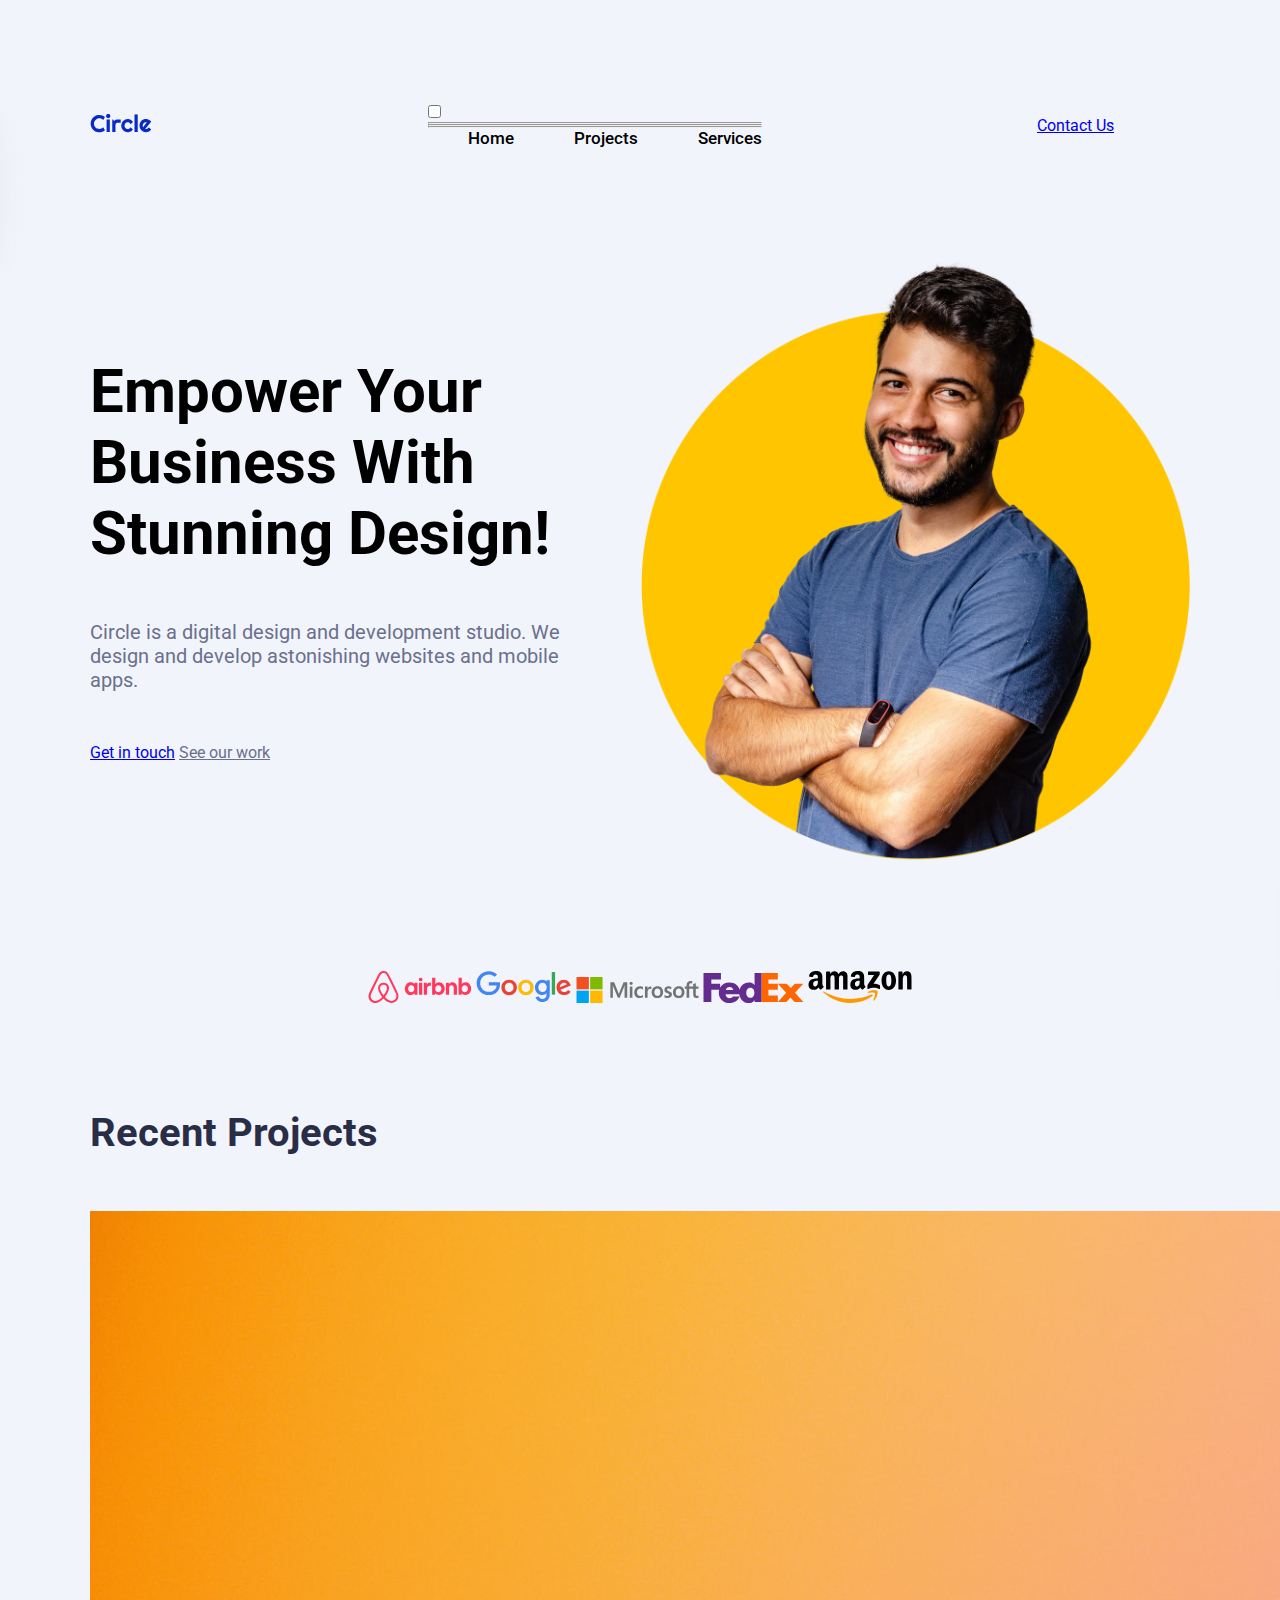
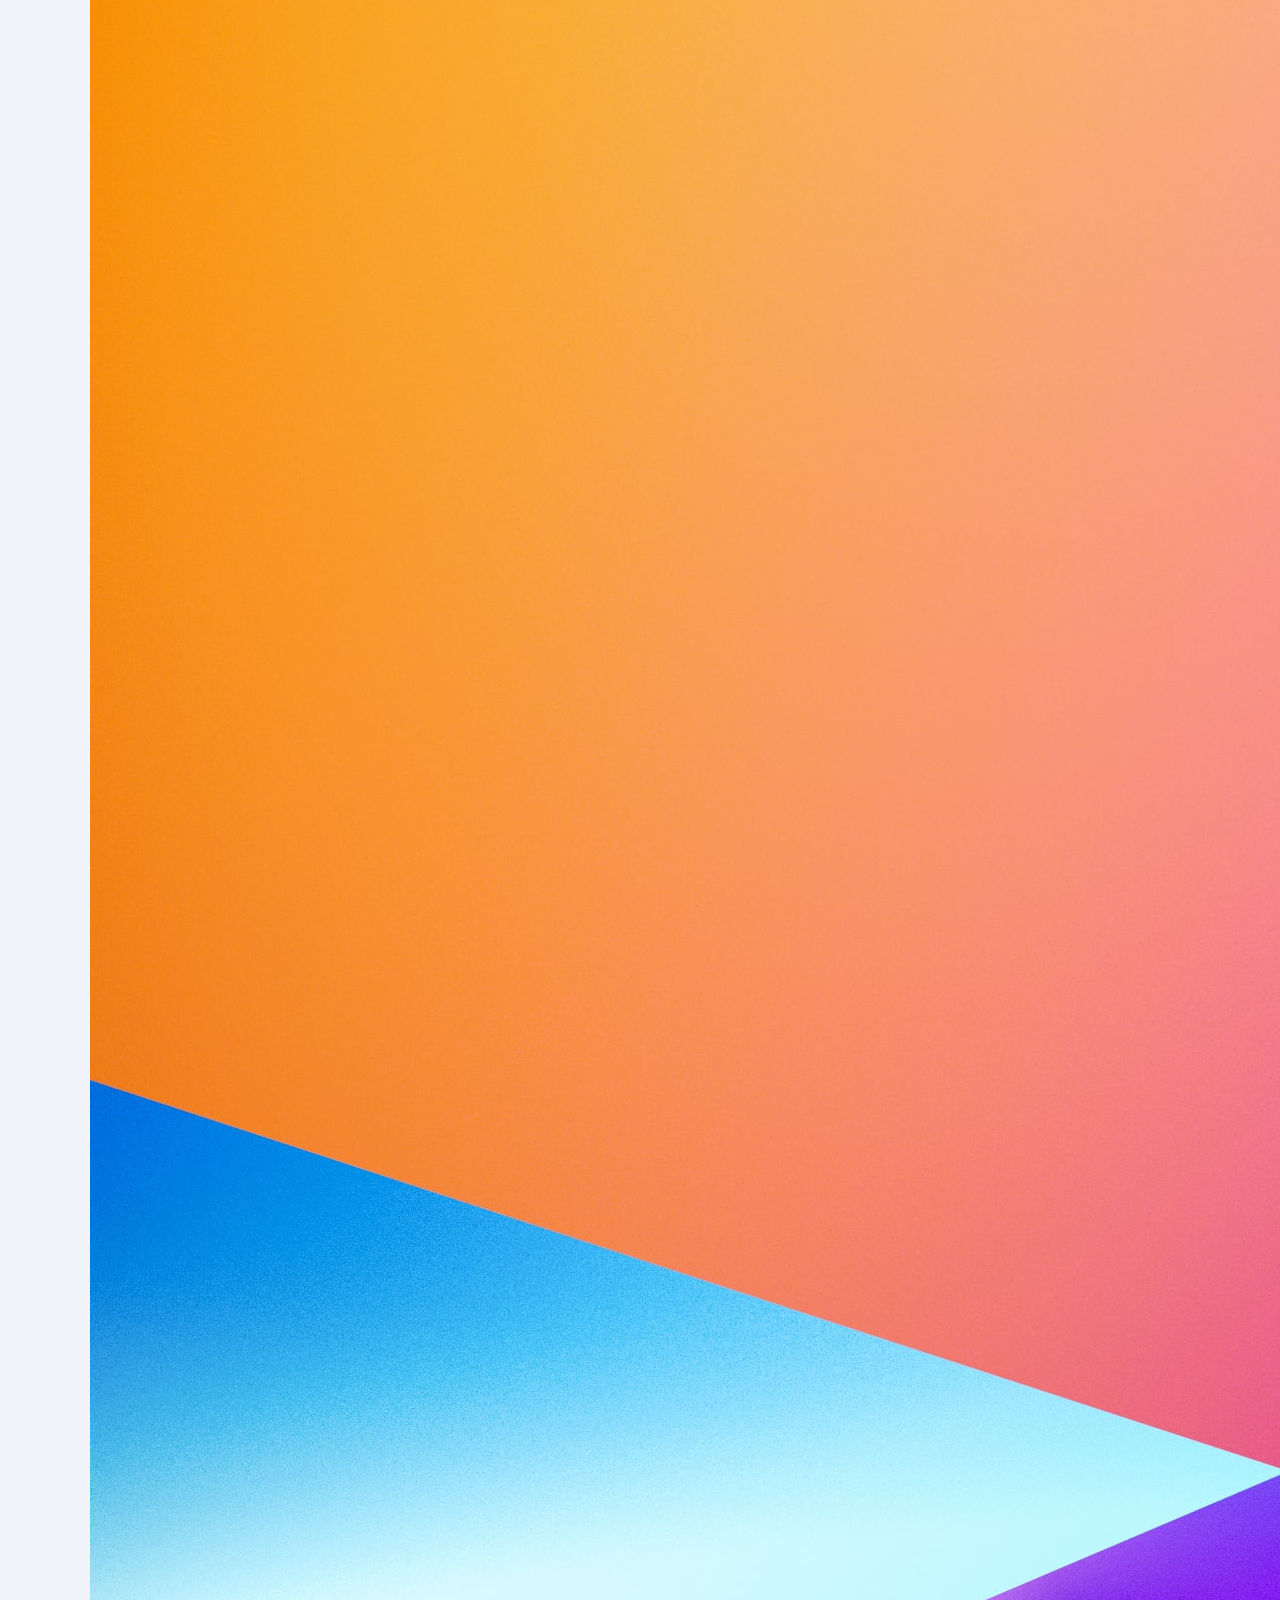
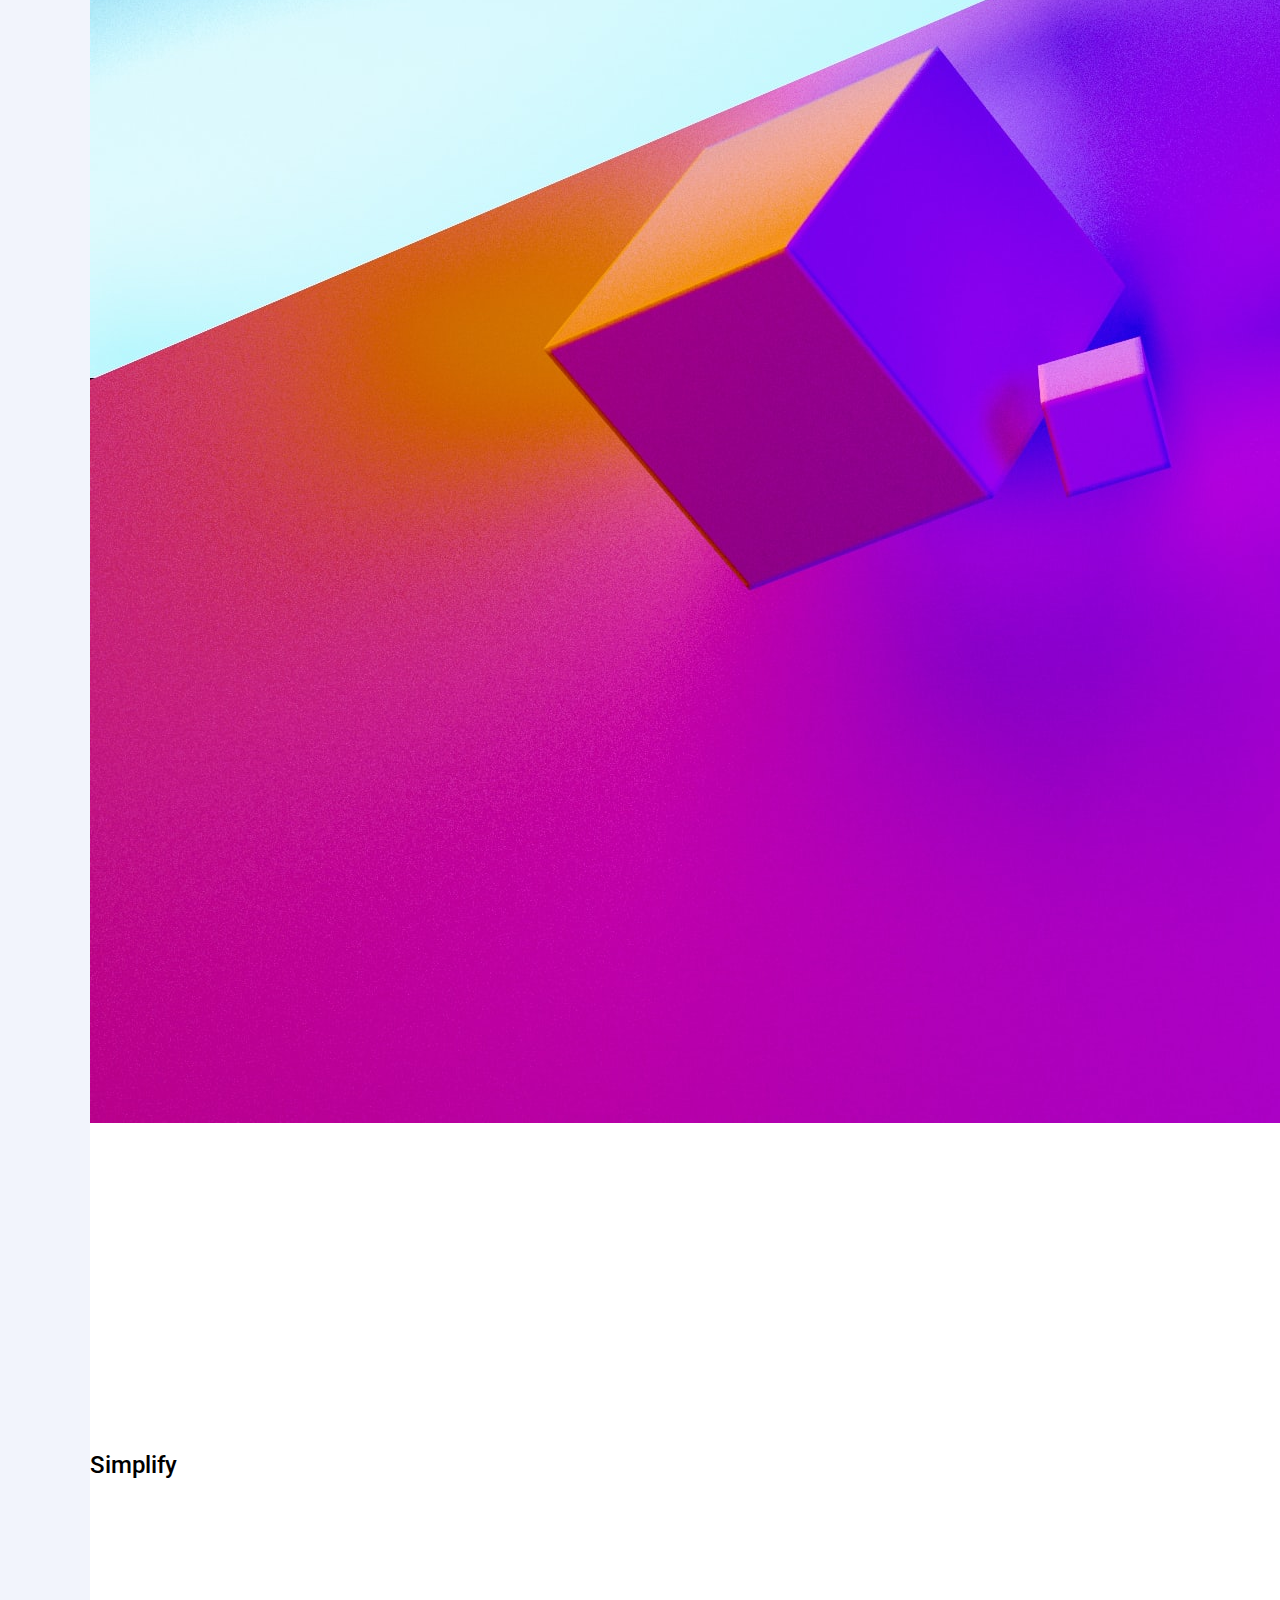
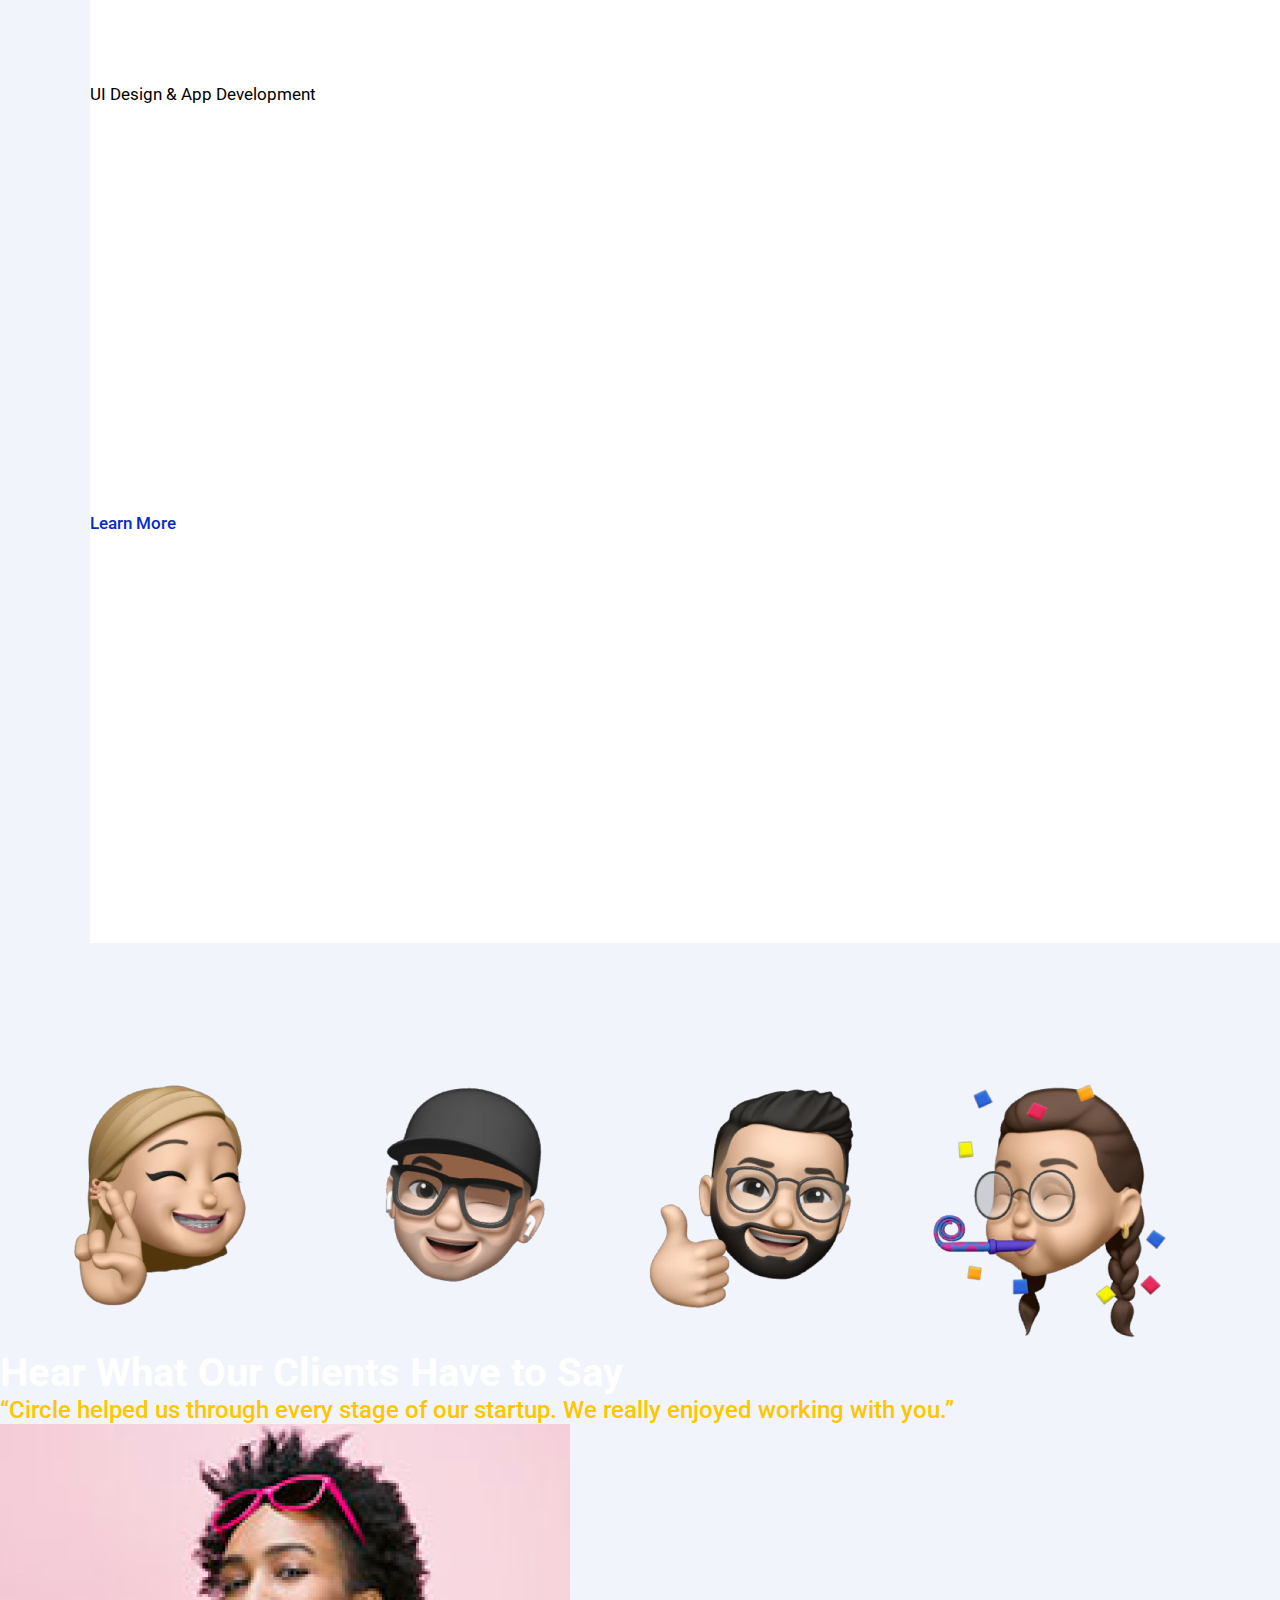
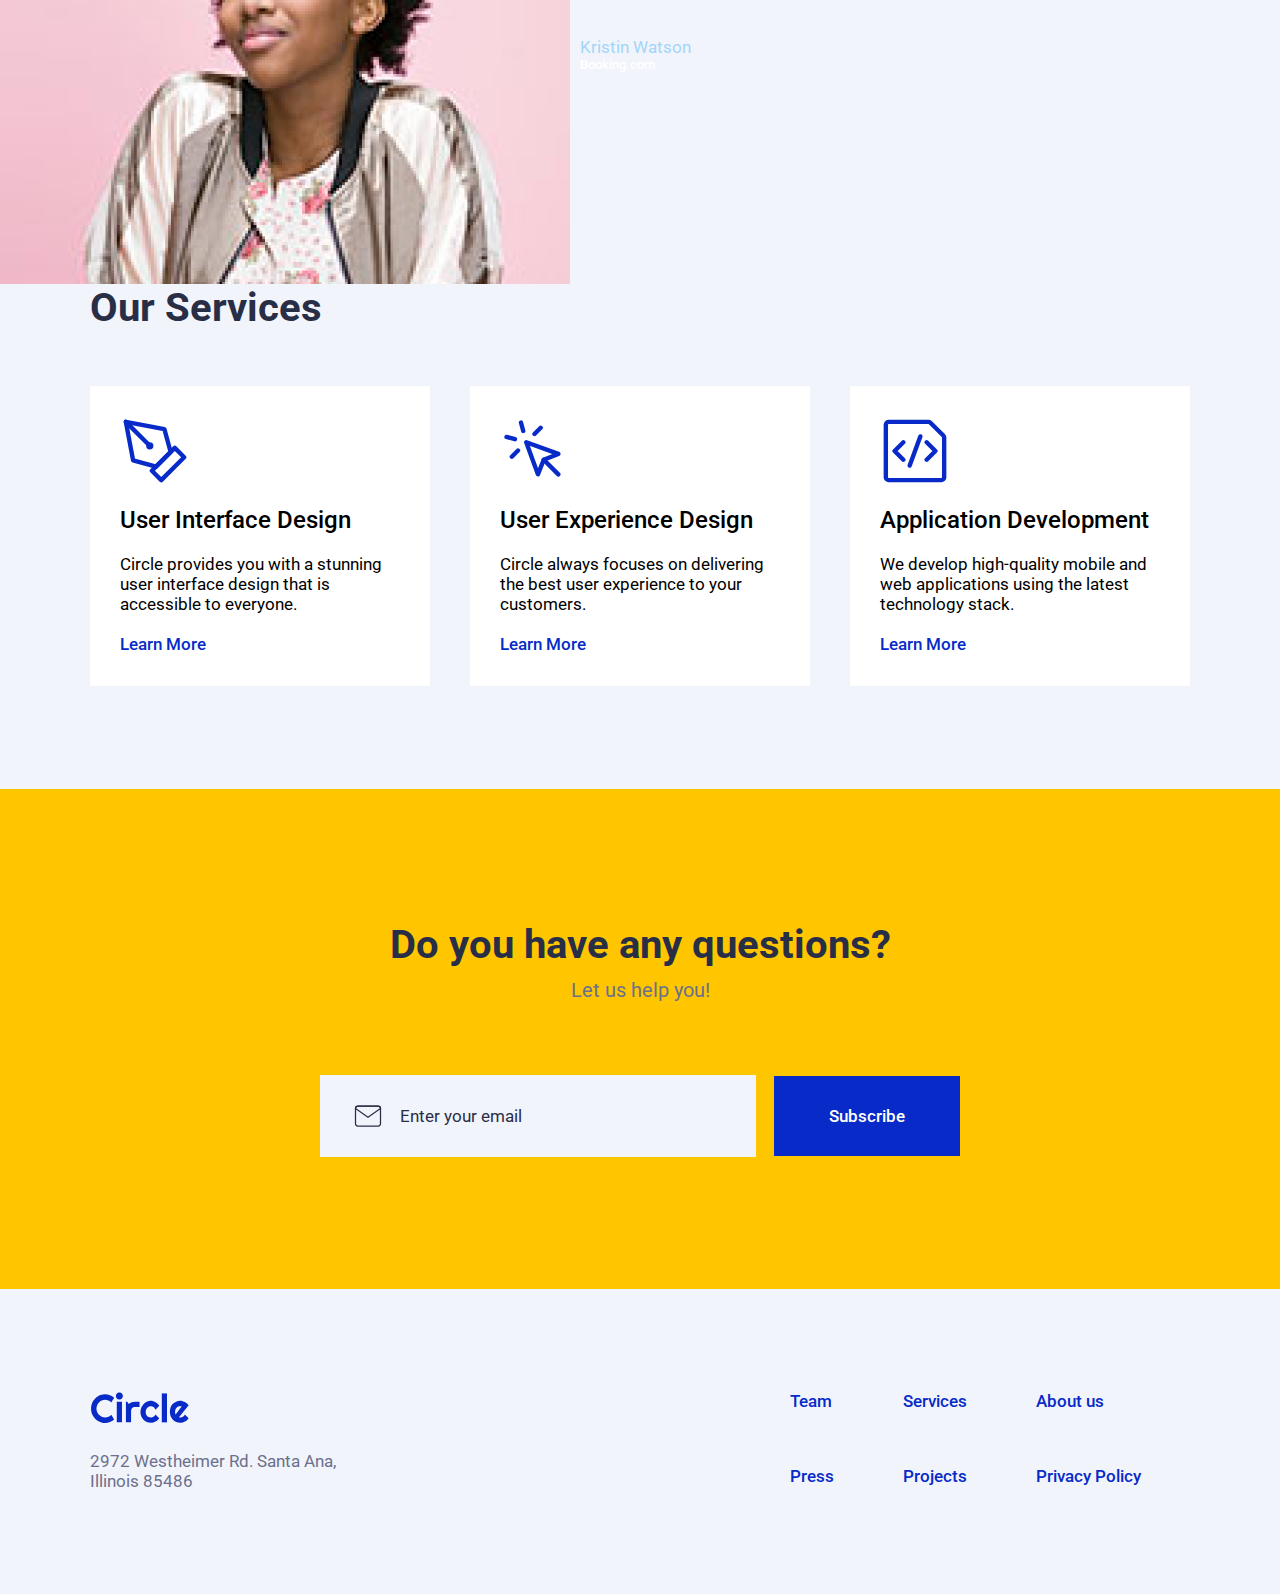
==== index.html @ 89d479fb "add: html boilerplate, link google fonts, structure and images" ====
<!DOCTYPE html>
<html lang="en">

<head>
    <meta charset="UTF-8" />
    <meta http-equiv="X-UA-Compatible" content="IE=edge" />
    <meta name="viewport" content="width=device-width, initial-scale=1.0" />
    <!-- Page Title -->
    <title>Home Page - Circle Agency</title>
    <!-- SEO Meta Tags -->
    <meta name="description"
        content="Your description goes here. This is a brief description of your website or webpage, containing important keywords." />
    <meta name="keywords" content="keyword1, keyword2, keyword3" />
    <!-- CSS Inyection -->
    <link rel="stylesheet" href="assets/css/styles.css" />
    <!-- TO add the script tag + defer attribute to load script file after the html is parsed on the webpage -->
    <!-- Google Fonts -->
    <link rel="preconnect" href="https://fonts.googleapis.com" />
    <link rel="preconnect" href="https://fonts.gstatic.com" crossorigin />
    <link href="https://fonts.googleapis.com/css2?family=Roboto:wght@400;500;700&display=swap" rel="stylesheet" />
    <!-- Js file -->
    <script src="./assets/js/index.js" defer></script>
</head>

<body>
    <header>
        <div class="header container">
            <div class="sub-container">
                <div class="logo">
                    <img class="logo" src="assets/images/logos/circle.svg" alt="circle agency logo">
                </div>
                <nav id="hamburger">
                    <input type="checkbox" id="menu">
                    <label for="menu">
                        <div class="icon">
                            <hr>
                            <hr>
                            <hr>
                        </div>
                    </label>
                    <ul>
                        <li>Home</li>
                        <li>Projects</li>
                        <li>Services</li>
                    </ul>
                </nav>
                <div class="visible">
                    <a class="blue-btn" href="contact.html">Contact Us</a>
                </div>
            </div>
        </div>
    </header>
    <section id="main">
        <div class="vertical-container container">
            <div class="texts">
                <h1>Empower Your Business With Stunning Design!</h1>
                <h4 class="light-grey">
                    Circle is a digital design and development studio. We design and develop astonishing websites and mobile apps.
                </h4>
                <div class="hero-buttons vertical-container">
                    <a href="contact.html" class="hero-btn-blue">Get in touch</a>
                    <a href="project.html" class="hero-btn light-grey">See our work</a>
                </div>
            </div>
            <div class="hero-image">
                <img class="hero" src="assets/images/hero-section/hero-image.png" alt="a happy man smiling at the camera">
                <img class="card1" src="assets/images/hero-section/card-1.png" alt="choose your credit/debit card-1">
                <img  class="card2" src="assets/images/hero-section/card-2.png" alt="thumbs up emoji">
            </div>
        </div>
    </section>
    <section id="logos">
        <div class="logo-container">
            <img class="logo-items" src="assets/images/logos/airbnb-logo.svg" alt="airbnb-logo">
            <img class="logo-items" src="assets/images/logos/google-logo.svg" alt="google-logo">
            <img class="logo-items" src="assets/images/logos/microsoft-logo.svg" alt="microsoft-logo">
            <img class="logo-items" src="assets/images/logos/fedex-logo.svg" alt="fedex-logo">
            <img class="logo-items" src="assets/images/logos/amazon-logo.svg" alt="amazon-logo">
        </div>
    </section>
    <section id="recent-projects">
        <div class="vertical-container">
            <h2 class="grey">Recent Projects</h2>
            <div class="vertical-container horizontal projects">
                <article class="box-section">
                    <img src="assets/images/projects-section/1.jpg"
                        alt="simplify">
                    <div class="fill">
                        <h3 class="gray">Simplify</h3>
                        <h5>UI Design & App Development</h5>
                    </div>
                    <a href="project.html" class="button-learn blue">Learn More</a>
                </article>
                <article class="box-section">
                    <img src="assets/images/projects-section/2.jpg"
                        alt="dashcoin">
                    <div class="fill">
                        <h3 class="gray">Dashcoin</h3>
                        <h5>Web Development</h5>
                    </div>
                    <a href="project.html" class="button-learn blue">Learn More</a>
                </article>
                <article class="box-section">
                    <img src="assets/images/projects-section/3.jpg"
                        alt="Vectorify">
                    <div class="fill">
                        <h3 class="gray">Vectorify</h3>
                        <h5>User Experience Design</h5>
                    </div>
                    <a href="project.html" class="button-learn blue">Learn More</a>
                </article>
            </div>
        </div>
    </section>
    <section id="clients-opinion">
        <div class="emojis">
            <img class="memoji1"
                src="assets/images/testimonial-section/memoji-1.png"
                alt="memoji1" >
            <img class="memoji2"
                src="assets/images/testimonial-section/memoji-2.png"
                alt="memoji2" >
            <img class="memoji3"
                src="assets/images/testimonial-section/memoji-3.png"
                alt="memoji3" >
            <img class="memoji4"
                src="assets/images/testimonial-section/memoji-4.png"
                alt="memoji4" >
            <div class="opinion">
                <h2 class="white">Hear What Our Clients Have to Say</h2>
                <h3 class="yellow">“Circle helped us through every stage of our startup. We really enjoyed working with you.”</h3>
                <div class="card">
                    <img src="assets/images/testimonial-section/profile.png" alt="profile picture">
                    <div class="card-info">
                        <h5 class=light-blue>Kristin Watson</h5>
                        <h6 class="white">Booking.com</h6>
                    </div>
                </div>
            </div>
        </div>
    </section>
    <section id="services">
        <div class="vertical-container">
            <h2 class="grey"> Our Services</h2>
            <div class="vertical-container horizontal2">
                <article class="services-info">
                    <img src="assets/images/services-section/icons/1.svg" alt="pen">
                    <h3 class="services-heading">User Interface Design</h3>
                    <h5>Circle provides you with a stunning user interface design that is accessible to everyone.</h5>
                    <a href="#" class="button-learn blue">Learn More</a>
                </article>
                <article class="services-info">
                    <img src="assets/images/services-section/icons/2.svg" alt="mouse click">
                    <h3 class="services-heading">User Experience Design</h3>
                    <h5>Circle always focuses on delivering the best user experience to your customers.</h5>
                    <a href="#" class="button-learn blue">Learn More</a>
                </article>
                <article class="services-info">
                    <img src="assets/images/services-section/icons/3.svg" alt="document">
                    <h3 class="services-heading">Application Development</h3>
                    <h5>We develop high-quality mobile and web applications using the latest technology stack.</h5>
                    <a href="#" class="button-learn blue">Learn More</a>
                </article>
            </div>
        </div>
    </section>
    <section id="questions">
        <div class="box">
            <h2 class="grey">Do you have any questions?</h2>
            <h4 class="light-grey">Let us help you!</h4>
            <form action="/search" method="get">
                <div class="email-btns">
                    <img src="assets/images/newsletter/icon/mail.svg" alt="email">
                    <input type="email" placeholder="Enter your email">
                    <button type="submit">Subscribe</button>
                </div>
            </form>
        </div>
    </section>
    <footer id="footer">
        <div class="box3">
            <img class="image-logo"
                src="assets/images/logos/circle.svg" />
            <address class="light-grey">
                2972 Westheimer Rd. Santa Ana,<br />Illinois 85486
            </address>
        </div>
        <div class="tags-grid">
            <div class="tags-item"><a href="#" class="button-learn">Team</a></div>
            <div class="tags-item">
                <a href="#services" class="button-learn">Services</a>
            </div>
            <div class="tags-item">
                <a href="#" class="button-learn">About us</a>
            </div>
            <div class="tags-item"><a href="#clients-opinion" class="button-learn">Press</a></div>
            <div class="tags-item">
                <a href="#recent-projects" class="button-learn">Projects</a>
            </div>
            <div class="tags-item">
                <a href="#" class="button-learn">Privacy Policy</a>
            </div>
        </div>
    </footer>
</body>
</html>
---- assets/css/styles.css ----
* {
    font-family: 'Roboto', sans-serif;
    margin: 0;
}

.white {
    color: white;
}

.blue {
    color: #072AC8;
}

.light-blue {
    color: #a2d6f9;
}

.blue2 {
    color: #0082f3;
}

.grey {
    color: #292E47;
}

.medium-grey {
    color: #514D67;
}

.light-grey {
    color: #6B708D;
}

.yellow {
    color: #FFC600;
}

h5 {
    font-size: 17px;
    font-weight: 400;
}

h6 {
    font-size: 13px;
    font-weight: 500;
}

body {
    background-color: #F2F4FC;
}










@media only screen and (max-width: 902px) {

    .super-container {
        display: flex;
        flex-direction: column;
        align-items: center;
    }

    body {
        background-color: #F2F4FC;

    }

    .visible {
        display: none;
    }

    h1 {
        font-size: 30px;
        font-weight: 700;
    }

    h2 {
        font-size: 30px;
        font-weight: 700;
    }

    h4 {
        font-size: 17px;
        font-weight: 400;
    }

    .vertical-container {
        width: 100vw;
        display: flex;
        flex-direction: column;
        align-items: center;
        gap: 2vh;
        margin: 0;
    }

    .button-blue {
        background-color: #072AC8;
        color: white;
        text-decoration: none;
        padding: 15px 30px;
        font-size: 17px;
        font-weight: 500;
    }

    /* ------------------------HEADER -----------------------*/

    .header {
        position: relative;
        width: 100vw;
        display: flex;
        justify-content: center;
        /* border: 1px solid black; */
    }

    .sub-container {
        width: 80vw;
        height: 70px;
        display: flex;
        flex-direction: row;
        align-items: center;
        justify-content: space-between;
        /* border: 1px solid red; */
    }

    .logo {
        padding: 6% 0;
        width: 60px;
        height: 18px;
        /* border: 1px solid black; */
    }

    #hamburger {
        position: relative;
        height: 100%;
        width: 15%;
        display: flex;
        flex-direction: column;
        /* border: 1px solid black; */
    }

    #hamburger input {
        display: none;
        position: absolute;
        top: 0;
        left: 0;
        right: 0;
        bottom: 0;
        margin: auto;
        position: relative;
    }

    ul {
        visibility: hidden;
        position: absolute;
        top: 70px;
        left: -80vw;
        width: 100vw;
        overflow: hidden;
        display: flex;
        flex-direction: column;
        align-items: center;
        justify-content: center;
        list-style: none;
        background-color: lightgrey;
        padding-top: 2vh;
        padding-bottom: 2vh;
    }

    #hamburger input:checked~ul {
        visibility: visible;
    }

    #hamburger input:checked~label {
        background-color: lightgrey;
    }

    #hamburger input:checked~label hr {
        background-color: white;
    }

    #hamburger label {
        height: 100%;
        width: 60px;
        display: flex;
        flex-direction: column;
        justify-content: center;
        align-items: center;
        /* border: 1px solid green; */
    }

    .icon {
        /* border: 1px solid green; */
        width: 15px;
        height: 10px;
        display: flex;
        flex-direction: column;
        justify-content: space-between;
    }

    hr {
        height: 2px;
        background-color: #292E47;
        border: none;
    }

    ul li {
        width: 100vw;
        margin: 0;
        padding: 5%;
        font-size: 17px;
        font-weight: 500;
    }




    /*-------------------------- MAIN --------------------------*/

    .two-buttons {
        display: flex;
        align-content: center;
        margin-top: 50px;
        font-size: 17px;
        font-weight: 500;
    }

    .button-white {
        text-decoration: none;
        padding: 15px 30px;

    }

    .button-learn {
        font-size: 17px;
        font-weight: 500;
        text-decoration: none;
        color: #072AC8
    }

    #main {
        margin-bottom: 5vh 0;
        width: 100vw;
    }

    #main img {
        padding: 0px;
        margin: 0px;
        width: 70vw;
    }

    .texts {
        display: flex;
        flex-direction: column;
        align-items: center;
        width: 80vw;
        padding: 5%;
        text-align: center;
    }

    .texts h4 {
        margin-top: 2vh;
    }

    /* ------------------------LOGOS-------------------------- */

    #logos {
        margin: 15vw 0;
        display: flex;
        flex-direction: column;
        align-items: center;
    }

    .logos-grid {
        display: grid;
        grid-template-columns: auto auto;
    }

    /* --------------------RECENT PROJECTS-------------------- */

    #recent-projects {
        margin-bottom: 8vh;
    }

    #recent-projects article {
        background-color: white;
        width: 80vw;
        display: flex;
        flex-direction: column;
        gap: 1vh;
        /* border: 1px solid red; */
    }

    .box-section {
        background-color: white;
        display: flex;
        flex-direction: column;
        /* border: 1px solid green; */
    }

    #recent-projects h3 {
        margin-left: 8vw;
        margin-top: 5vw;
    }

    #recent-projects h5 {
        margin-left: 8vw;
        margin-top: 1vw;
    }

    #recent-projects a {
        margin-left: 8vw;
        margin-top: 5vw;
        margin-bottom: 8vw;
    }

    .width {
        width: 90%;
        height: 300px;
        /* border: 1px solid black; */
        display: flex;
        flex-direction: column;
        justify-content: space-between;

    }


    /* ------------------------------ OPINIONS------------------ */

    #opinions {
        margin-bottom: 8vh;
        height: 50vh;
        padding: 5vh 0;
        position: relative;
        background-color: #292E47;
        background-image: url("https://res.cloudinary.com/dmcofgm8p/image/upload/v1658237000/Midproject_Images/Orbit_uw90mo.png");
        background-position: center;
        background-repeat: no-repeat;
        background-size: cover;
    }

    #opinions h3 {
        margin-top: 6vh;
        margin-bottom: 6vh;
    }

    .disposition {
        width: 100vw;
        margin-right: auto;
        margin-left: auto;
        display: flex;
        justify-content: space-around;
        align-items: baseline;
    }

    .emoji1 {
        position: absolute;
        top: 50px;
        left: 50px;
    }

    .emoji2 {
        position: absolute;
        top: 50px;
        right: 50px;
    }

    .emoji3 {
        position: absolute;
        bottom: 50px;
        right: 50px;
    }

    .emoji4 {
        position: absolute;
        bottom: 50px;
        left: 50px;
    }

    .profile-pic {
        max-width: 50px;
        max-height: 50px;
    }

    .personal-opinion {
        display: flex;
        flex-direction: column;
        text-align: center;
        line-height: 5vh;
        width: 80vw;
        align-items: center;
        justify-content: space-around;
    }

    .card {
        display: flex;
        gap: 20px;
        align-items: center;

    }

    .card-texts {
        text-align: left;
        line-height: 30px;
    }


    /* --------------------- SERVICES ------------------------*/

    #services {
        margin-bottom: 8vh;
    }

    #services article {
        background-color: white;
        width: 60vw;
        display: flex;
        flex-direction: column;
        gap: 4vh;
        padding: 10%;
    }

    #services img {
        max-width: 70px;
    }


    /* ---------------QUESTIONS------------------ */

    #questions {
        margin-bottom: 8vh;
        background-color: #FFC600;
        height: 50vh;
        padding-top: 8vh;
        display: flex;
        flex-direction: column;
        align-items: center;
    }



    .box {
        width: 80vw;
        display: flex;
        flex-direction: column;
        align-items: center;
        gap: 4vh;
        margin: 0;
        text-align: center;
    }

    form {
        width: 70vw;
        position: relative;
        display: flex;
        flex-direction: column;
        justify-content: center;
        align-items: center;

    }

    .email-btns {
        width: 70vw;
        display: flex;
        flex-direction: column;
        align-items: center;
        gap: 2vh;
        position: relative;
    }

    .email-btns img {
        position: absolute;
        width: 8vw;
        height: 8vw;
        top: 3.2vh;
        left: 5vw;
    }

    ::placeholder {
        color: #292E47;
        font-weight: 400;
        padding: 20vw;
    }

    #questions input {
        width: 100%;
        padding: 4vh 0;
        background-color: #F2F4FC;
        font-size: 17px;
        font-weight: 500;
        border: none;
    }

    #questions button {
        width: 100%;
        padding: 4vh 5vw;
        background-color: #072AC8;
        font-size: 17px;
        font-weight: 500;
        color: white;
        border: none;
    }

    /*----------------------- FOOTER------------------- */

    #footer {
        margin-bottom: 8vh;
        padding-top: 8vh;
        display: flex;
        flex-direction: column;
        align-items: center;
        gap: 5vh;
    }

    .box3 {
        display: flex;
        flex-direction: column;
        justify-content: center;
        align-items: center;
        gap: 2vh;
        /* border: 1px solid black; */
    }

    #footer img {
        width: 100px;
        /* border: 1px solid black; */
    }

    address {
        text-align: center;
        font-style: normal;
        font-size: 17px;
    }

    .tags-grid {
        width: 80vw;
        display: grid;
        grid-template-columns: auto auto auto;
        gap: 50% 20%;
    }

}


















@media only screen and (min-width: 903px) {

    h1 {
        font-size: 60px;
        font-weight: 700;
    }

    h2 {
        font-size: 40px;
        font-weight: 700;
    }

    h3 {
        font-size: 24px;
        font-weight: 500;
    }


    h4 {
        font-size: 20px;
        font-weight: 400;
    }

    .button-blue {
        background-color: #072AC8;
        color: white;
        text-decoration: none;
        padding: 15px 30px;
        font-size: 17px;
        font-weight: 500;
    }

    /* ------------------------HEADER -----------------------*/

    .container {
        max-width: 1100px;
        margin-right: auto;
        margin-left: auto;
        display: flex;
        justify-content: space-between;
        /* border: 1px solid red; */
    }

    .sub-container {
        width: 80vw;
        height: 70px;
        display: flex;
        flex-direction: row;
        align-items: center;
        justify-content: space-between;
        /* border: 1px solid red; */
    }

    .header {
        display: flex;
        justify-content: space-between;
        align-items: baseline;
        margin-top: 10vh;
        margin-bottom: 10vh;
        /* border: 1px solid yellow; */
    }

    .image-logo {
        width: 60px;
        height: 18px;
    }

    #hamburguer input {
        display: none;
    }

    #hamburguer label {
        display: none;
    }

    ul {
        font-size: 17px;
        font-weight: 500;
        display: flex;
        list-style: none;
        gap: 60px;
    }


    /*-------------------------- MAIN --------------------------*/

    #main {
        margin-bottom: 8%;
    }

    .two-buttons {
        display: flex;
        align-content: center;
        font-size: 17px;
        font-weight: 500;
    }

    .button-white {
        text-decoration: none;
        padding: 15px 30px;

    }

    .button-learn {
        font-size: 17px;
        font-weight: 500;
        text-decoration: none;
        color: #072AC8
    }

    .hero-shot {
        position: relative;
    }

    .hero {
        max-width: 550px;
    }

    .card1 {
        position: absolute;
        max-width: 275px;
        top: 5%;
        left: -18%;
    }

    .card2 {
        position: absolute;
        max-width: 275px;
        right: -20%;
        bottom: -20%;
    }

    .texts {
        display: flex;
        flex-direction: column;
        justify-content: center;
        text-align: left;
        width: 45%;
        padding: 5% 0 5% 0;
        /* border: 1px solid green; */
        gap: 10%;
    }

    /* ------------------------LOGOS-------------------------- */

    #logos {
        margin-bottom: 8%;
        display: flex;
        flex-direction: column;
        align-items: center;
    }

    .logos-grid {

        display: grid;
        width: 100%;
        grid-template-columns: auto auto auto auto auto;
    }

    /* --------------------RECENT PROJECTS-------------------- */

    #recent-projects {
        margin-bottom: 8%;
        max-width: 1100px;
        margin-right: auto;
        margin-left: auto;
        display: flex;
        flex-direction: column;
        /* border: 1px solid black; */
    }

    .horizontal {
        margin-top: 5%;
        display: flex;
        /* justify-content: space-between; */
        gap: 40px;
    }

    .box-section {
        background-color: white;
        display: flex;
        flex-direction: column;
    }

    #recent-projects h3 {

        margin-top: 8%;
    }

    #recent-projects h5 {

        margin-top: 5%;
    }

    #recent-projects a {

        margin-top: 10%;
        margin-bottom: 10%;
    }

    .width {
        display: flex;
        flex-direction: column;
        justify-content: space-between;
        padding: 0 10%;
        /* padding: 4%; */
        height: 350px;
        /* border: 1px solid red; */
    }


    /* ------------------------------ OPINIONS------------------ */

    #opinions {
        margin-bottom: 8%;
        position: relative;
        background-color: #292E47;
        background-image: url("https://res.cloudinary.com/dmcofgm8p/image/upload/v1658237000/Midproject_Images/Orbit_uw90mo.png");
        background-position: center;
        background-repeat: no-repeat;
        background-size: cover;
        max-width: 1300px;
        margin-right: auto;
        margin-left: auto;
        height: 622px;
        display: flex;
        justify-content: center;
        align-items: center;
    }

    #opinions h3 {
        margin-top: 6vh;
        margin-bottom: 6vh;
    }

    .disposition {
        justify-items: flex-end;
        width: 80%;
        height: 100%;
        display: flex;
        justify-content: center;
        align-items: center;
    }

    .emoji1 {
        position: absolute;
        top: 50px;
        left: 60px;
    }

    .emoji2 {
        position: absolute;
        top: 50px;
        right: 60px;
    }

    .emoji3 {
        position: absolute;
        bottom: 50px;
        right: 60px;
    }

    .emoji4 {
        position: absolute;
        bottom: 50px;
        left: 60px;
    }

    .profile-pic {
        max-width: 50px;
        max-height: 50px;
    }

    .personal-opinion {
        display: flex;
        flex-direction: column;
        text-align: center;
        line-height: 50px;
        width: 80%;
        height: 100%;
        align-items: center;
        justify-content: space-around;
    }

    .card {
        display: flex;
        gap: 10px;
        align-items: center;
    }

    .card-texts {
        text-align: left;
        line-height: 20px;
    }


    /* --------------------- SERVICES ------------------------*/

    #services {
        margin-bottom: 8%;
        max-width: 1100px;
        margin-right: auto;
        margin-left: auto;
        display: flex;
        flex-direction: column;
        /* border: 1px solid black; */
    }

    .horizontal2 {
        margin-top: 5%;
        height: 300px;
        display: flex;
        flex-direction: row;
        gap: 40px;
        /* border: 1px solid black; */
    }

    #services article {
        background-color: #FFFFFF;
        padding: 30px;
        flex-grow: 1;
        flex-basis: 0;
        display: flex;
        flex-direction: column;
        align-items: left;
        gap: 20px;

    }

    #services img {
        max-width: 70px;
    }

    #services h4 {
        font-weight: 400;
    }






    /* ---------------QUESTIONS------------------ */

    #questions {
        margin-bottom: 8%;
        background-color: #FFC600;
        max-width: 1300px;
        margin-right: auto;
        margin-left: auto;
        height: 500px;
        display: flex;
        justify-content: center;
        align-items: center;
    }

    .box {
        width: 100%;
        display: flex;
        flex-direction: column;
        align-items: center;
        gap: 10px;
        margin: 0;
        text-align: center;
        /* border: 1px solid black; */
    }

    form {
        margin-top: 5%;
        width: 100%;
        position: relative;
        display: flex;
        justify-content: center;
        align-items: center;
        /* border: 1px solid black; */
    }

    .email-btns {
        width: 50%;
        height: 80px;
        display: flex;
        flex-direction: row;
        justify-content: center;
        align-items: center;
        gap: 2vh;
        position: relative;
        /* border: 1px solid red; */
    }

    .email-btns img {
        position: absolute;
        max-width: 30px;
        max-height: 30px;
        top: 0;
        right: 0;
        bottom: 0;
        left: -85%;
        margin: auto;
    }

    ::placeholder {
        color: #292E47;
        font-weight: 400;
        padding: 18%;
    }

    #questions input {
        width: 70%;
        height: 100%;
        background-color: #F2F4FC;
        font-size: 17px;
        font-weight: 500;
        border: none;
        /* border: 1px solid red; */
    }

    #questions button {
        width: 30%;
        height: 100%;
        background-color: #072AC8;
        font-size: 17px;
        font-weight: 500;
        color: white;
        border: none;
    }

    /*----------------------- FOOTER------------------- */

    #footer {


        display: flex;
        flex-direction: row;
        justify-content: space-between;
        align-items: center;
        height: 100px;

        margin-bottom: 8%;
        max-width: 1100px;
        margin-right: auto;
        margin-left: auto;
        /* border: 1px solid red; */
    }

    .box3 {
        height: 100%;
        /* border: 1px solid red; */
        display: flex;
        flex-direction: column;
        justify-content: space-between;
    }

    #footer img {
        width: 100px;
        height: auto;
    }

    address {
        text-align: left;
        font-style: normal;
        font-size: 17px;
    }

    .tags-grid {
        width: 400px;
        height: 100%;
        font-weight: 400;
        display: grid;
        grid-template-columns: auto auto auto;
        gap: 50% 5%;
        /* border: 1px solid green; */
    }

}
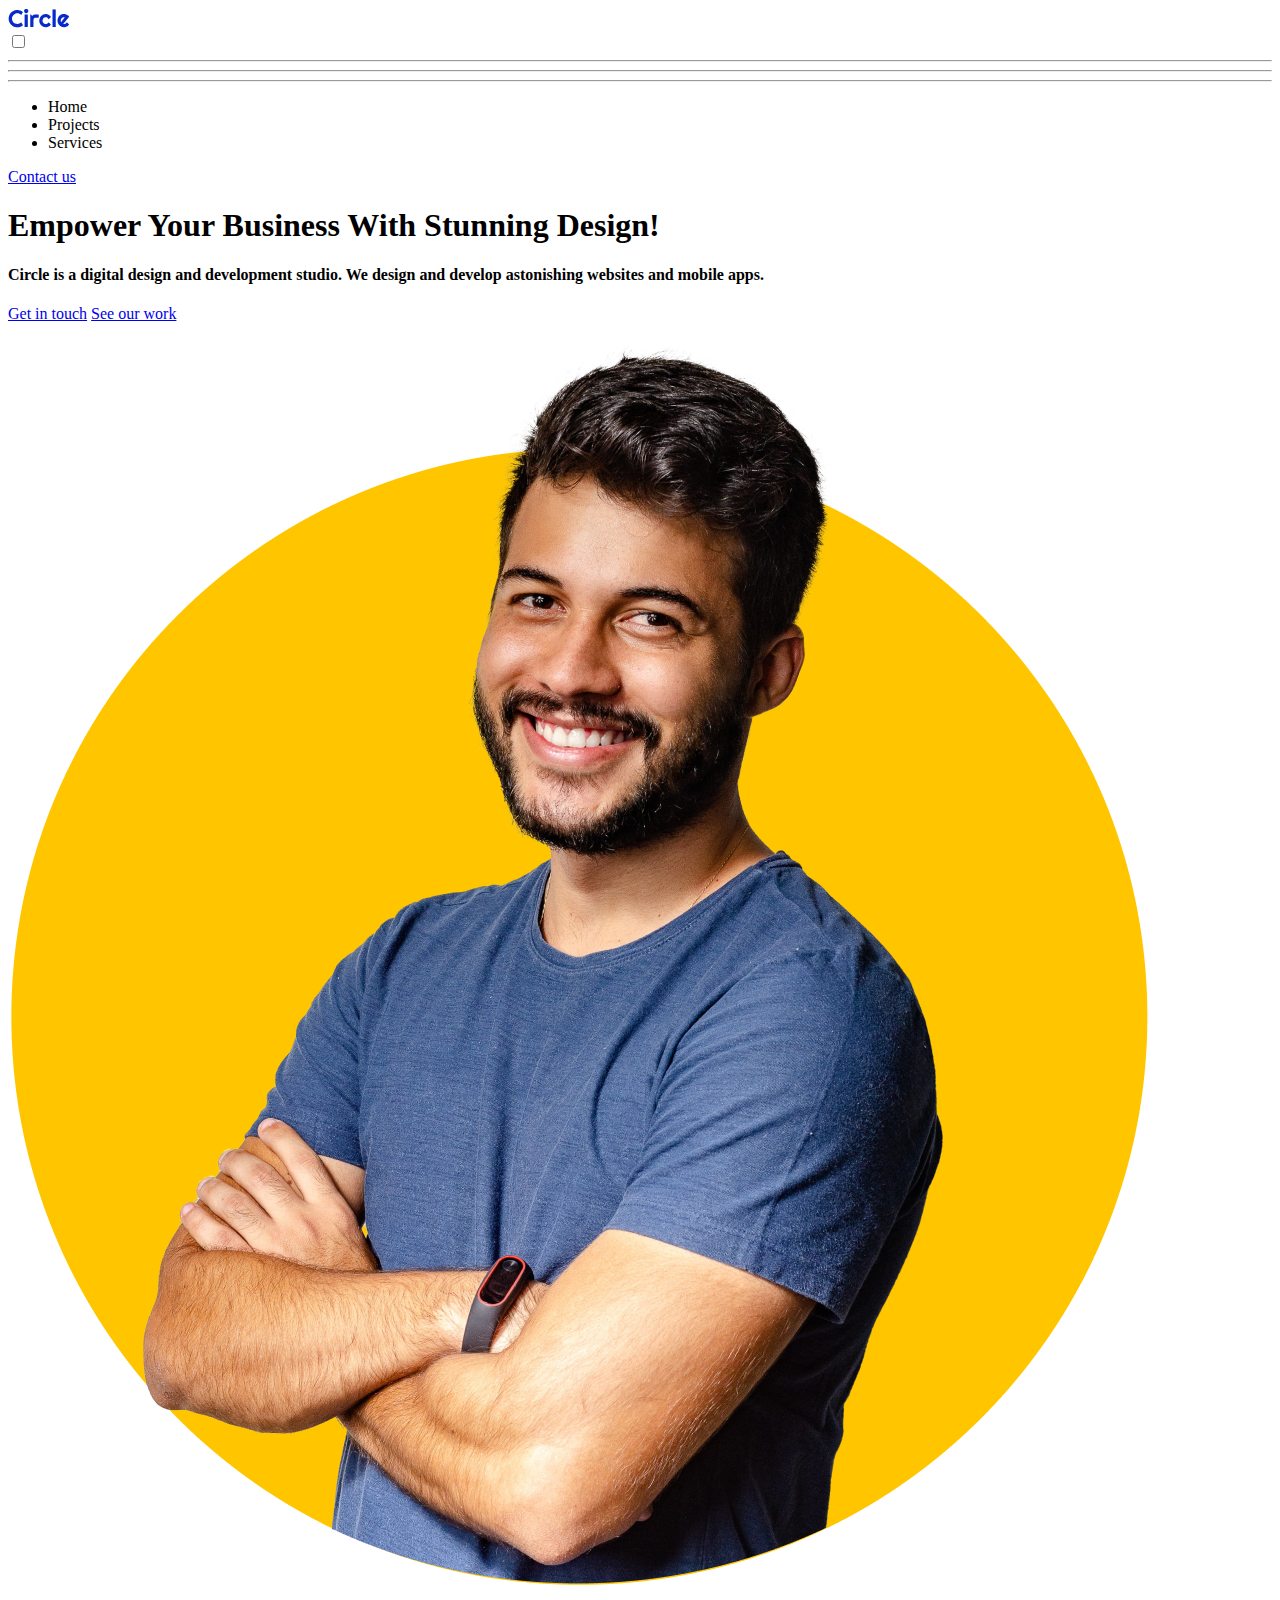
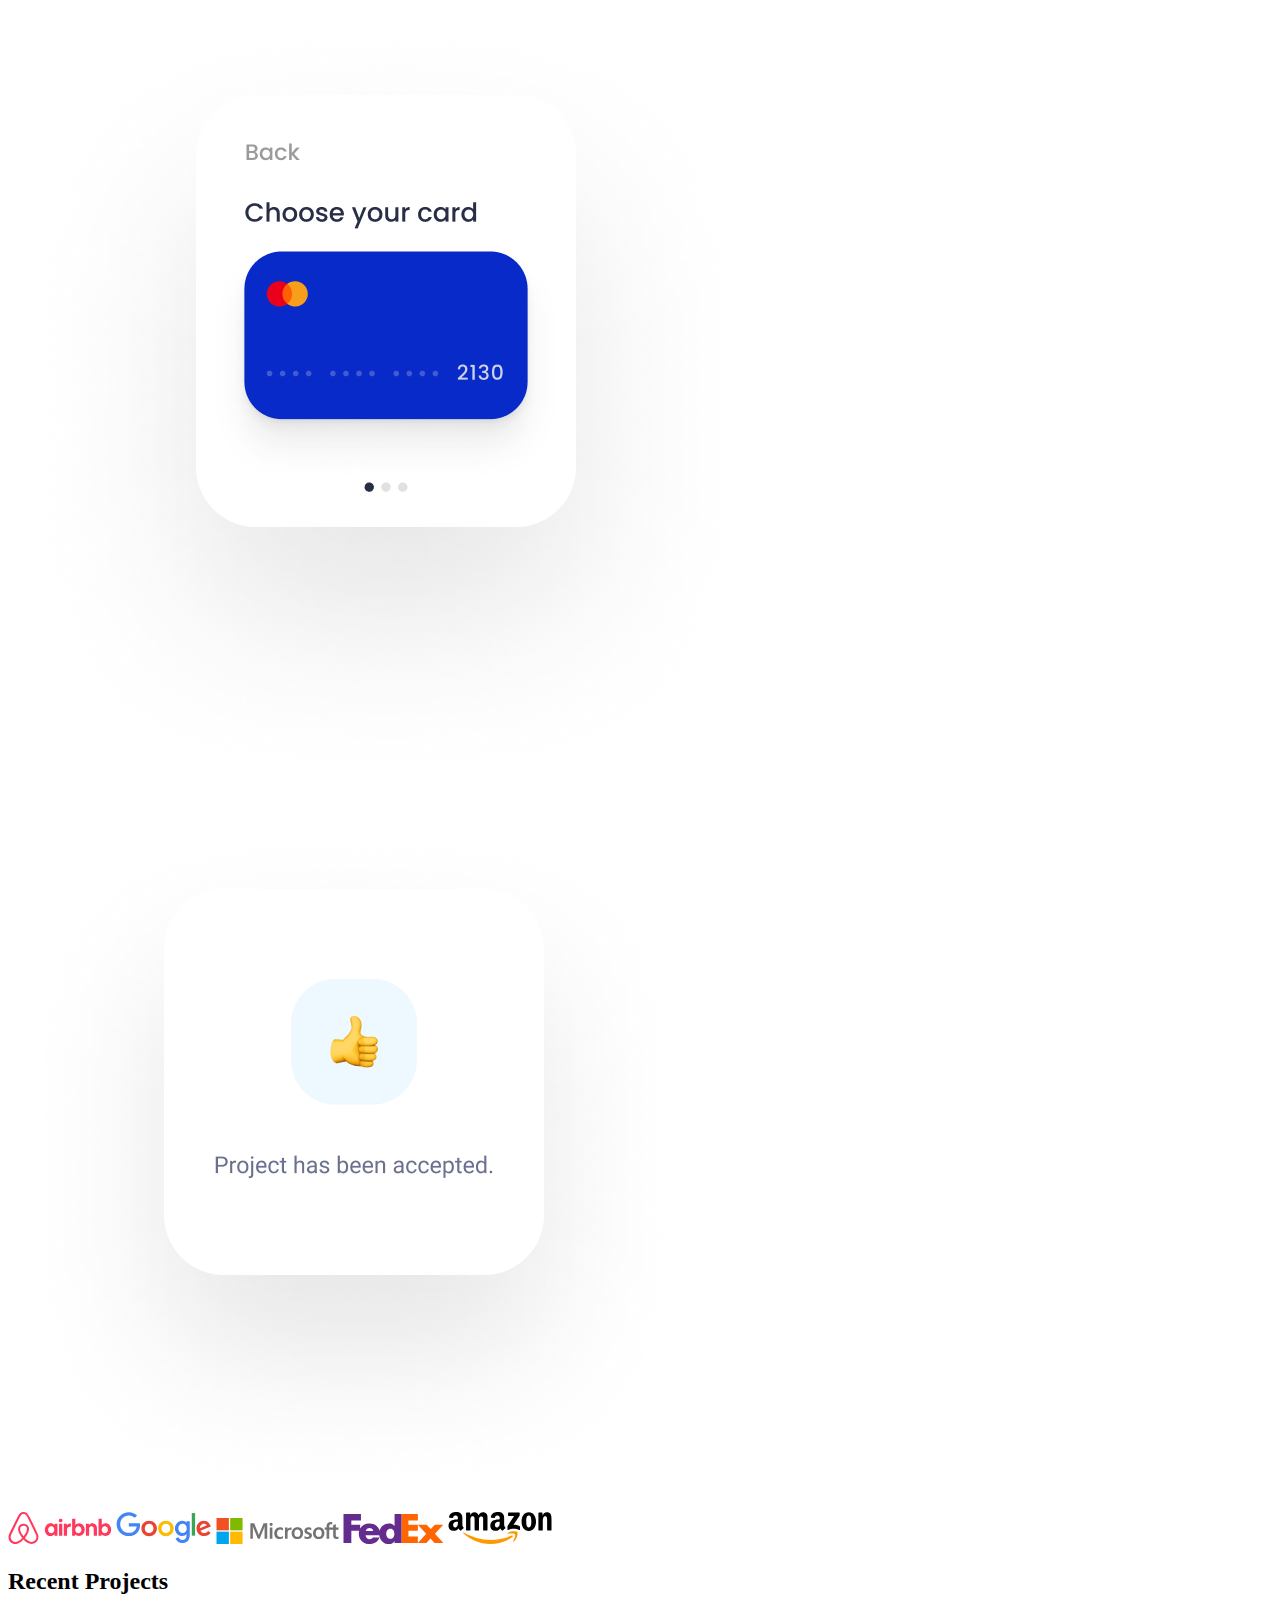
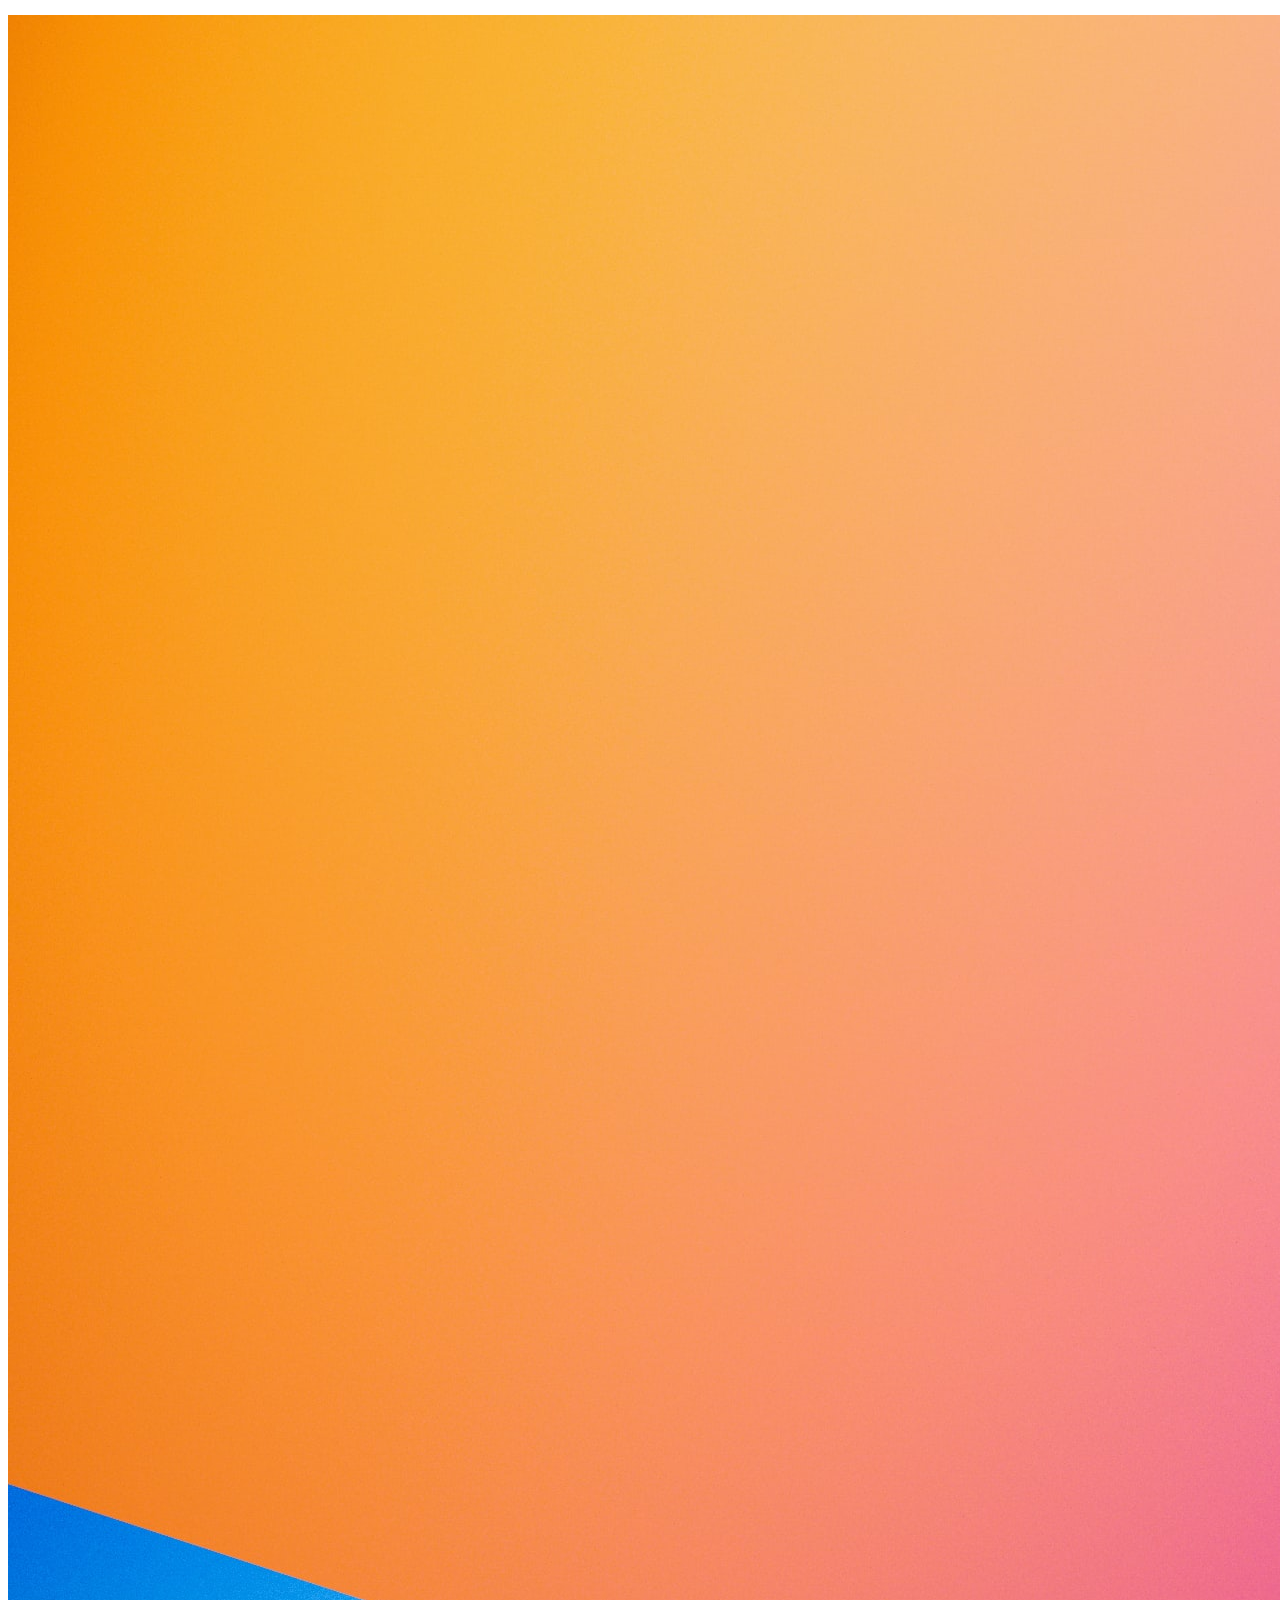
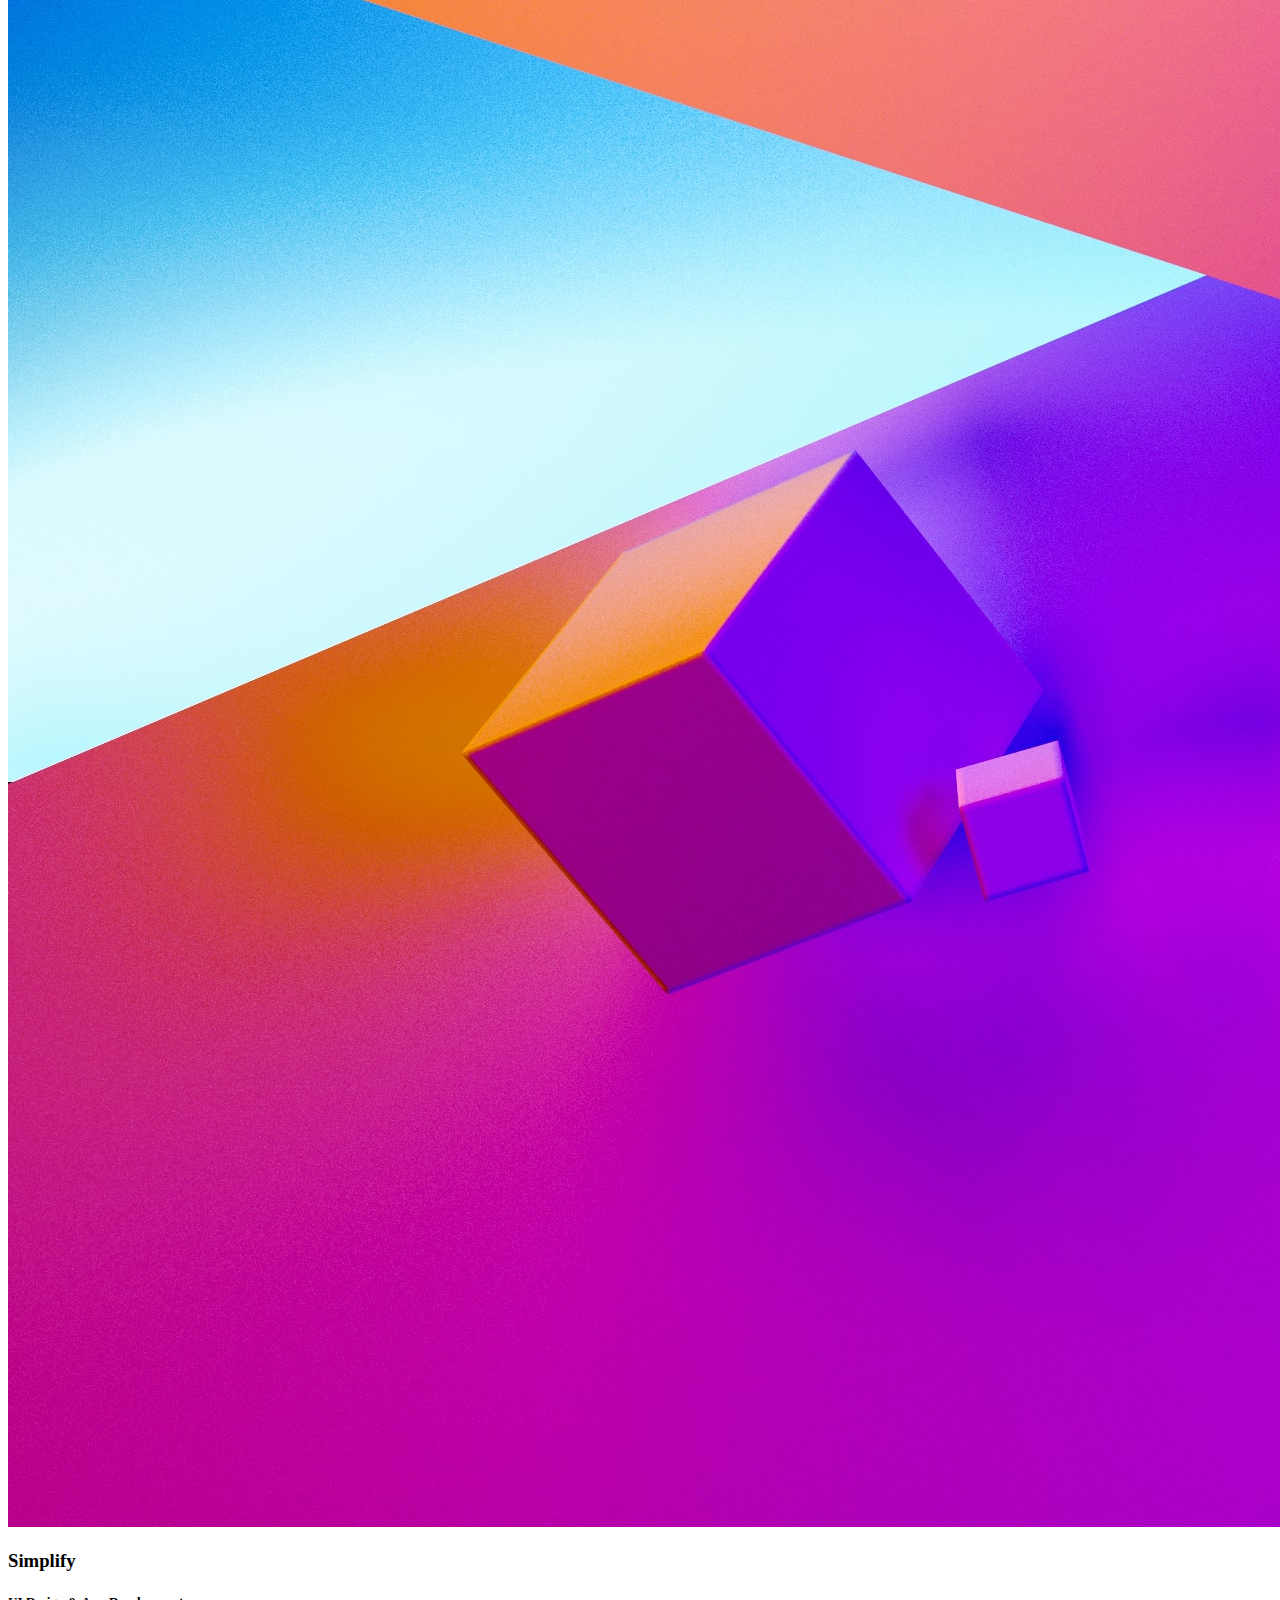
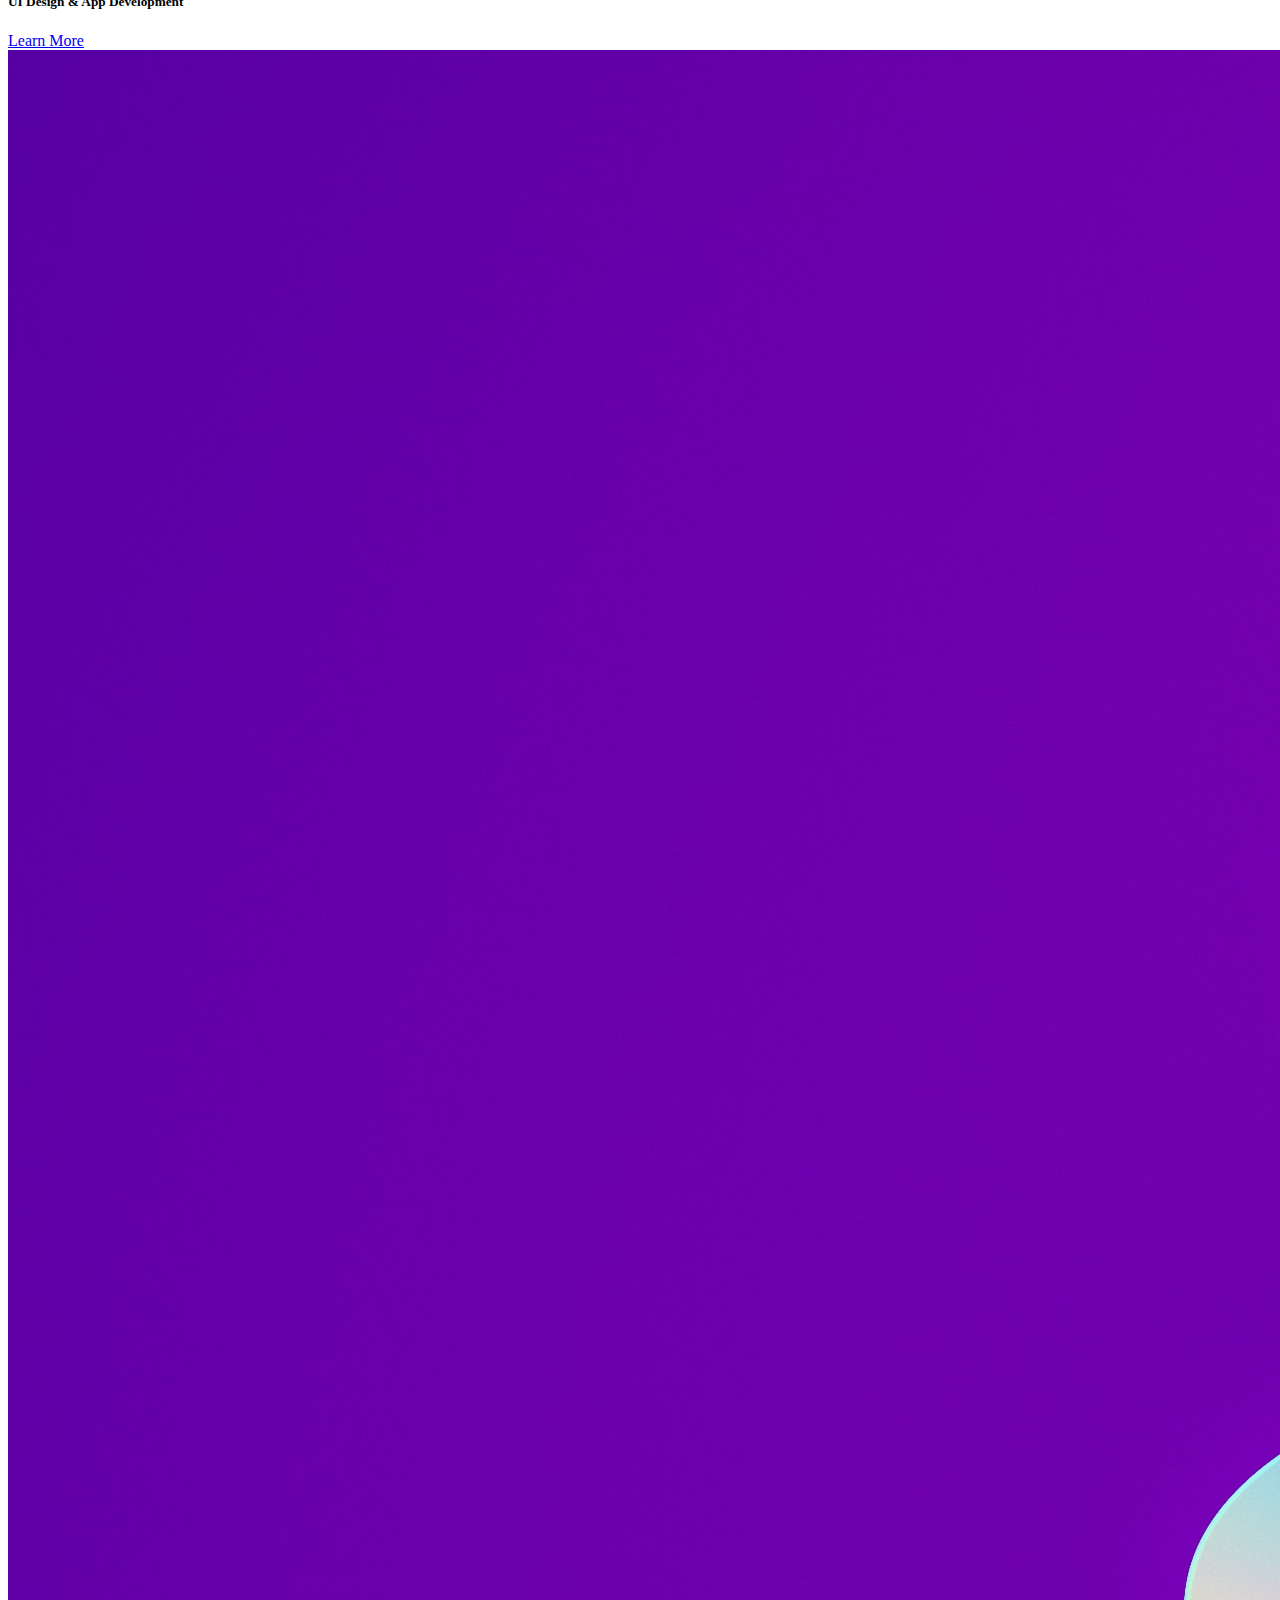
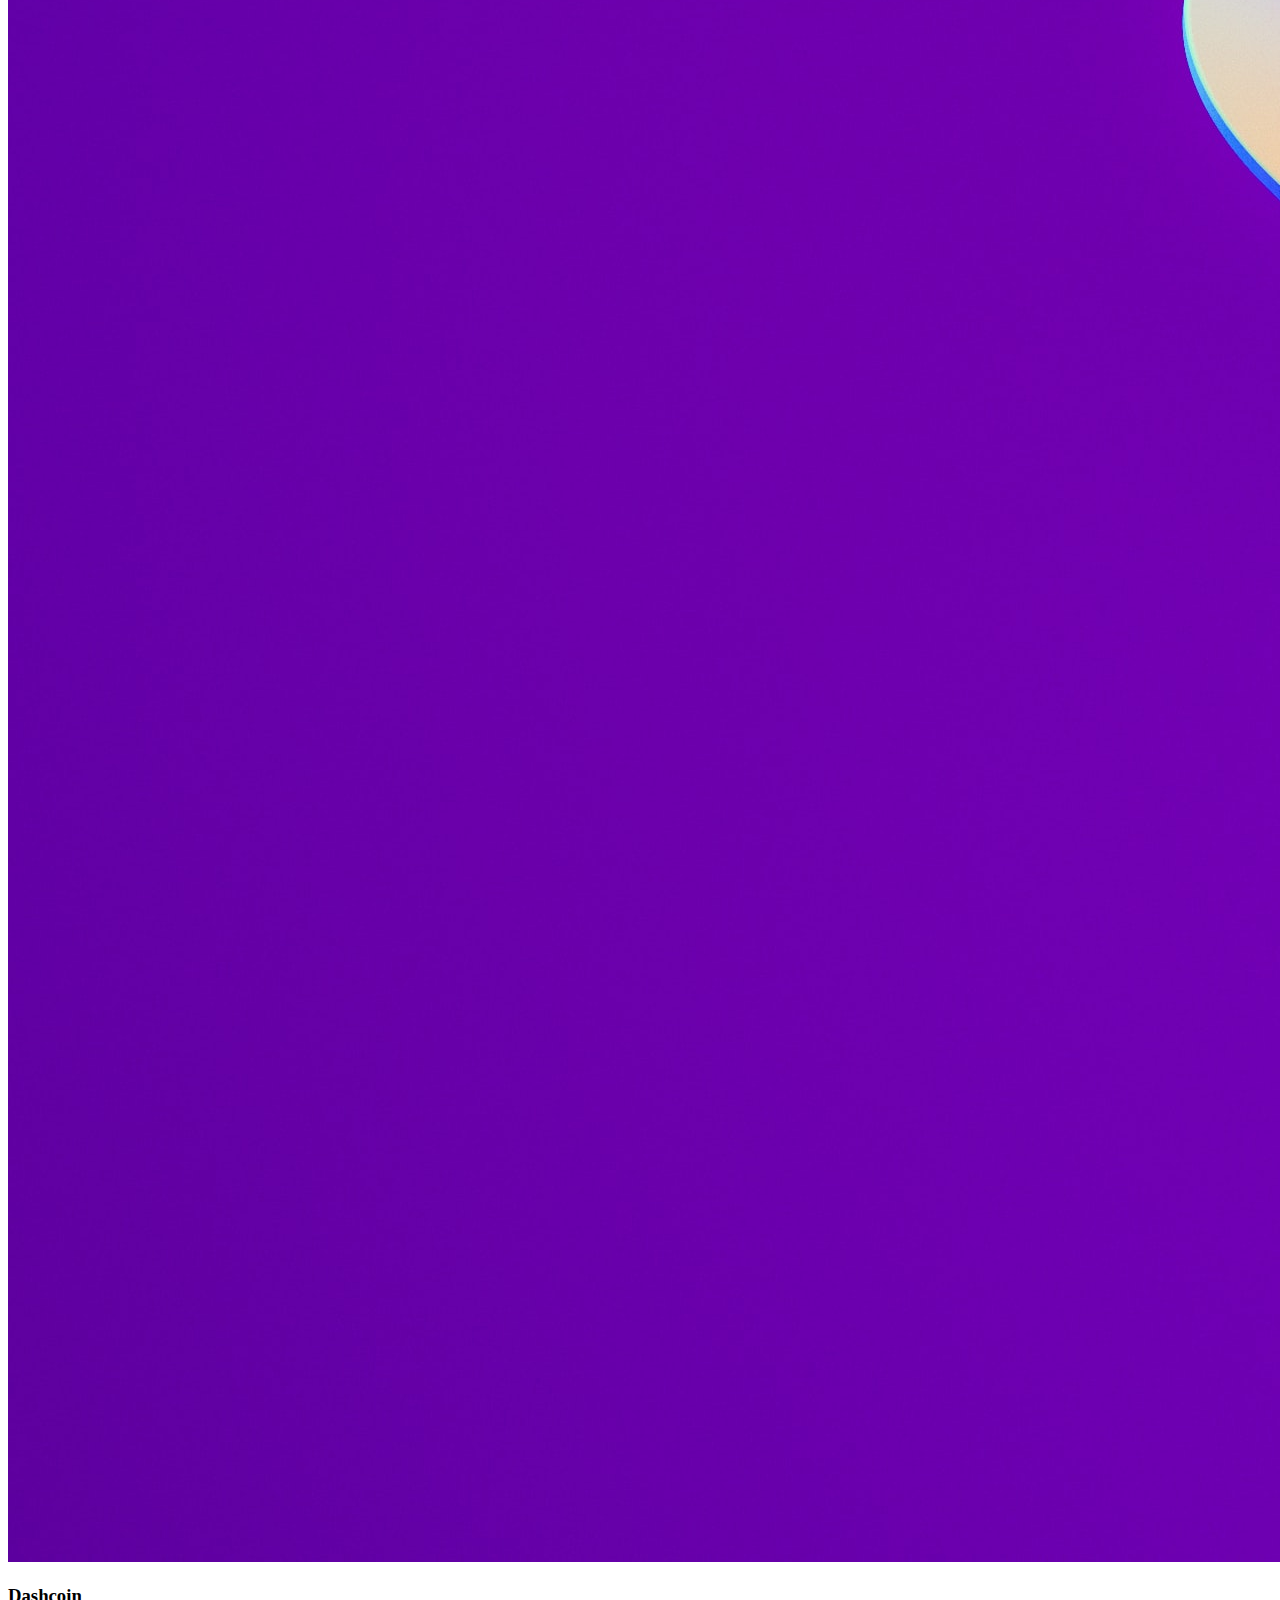
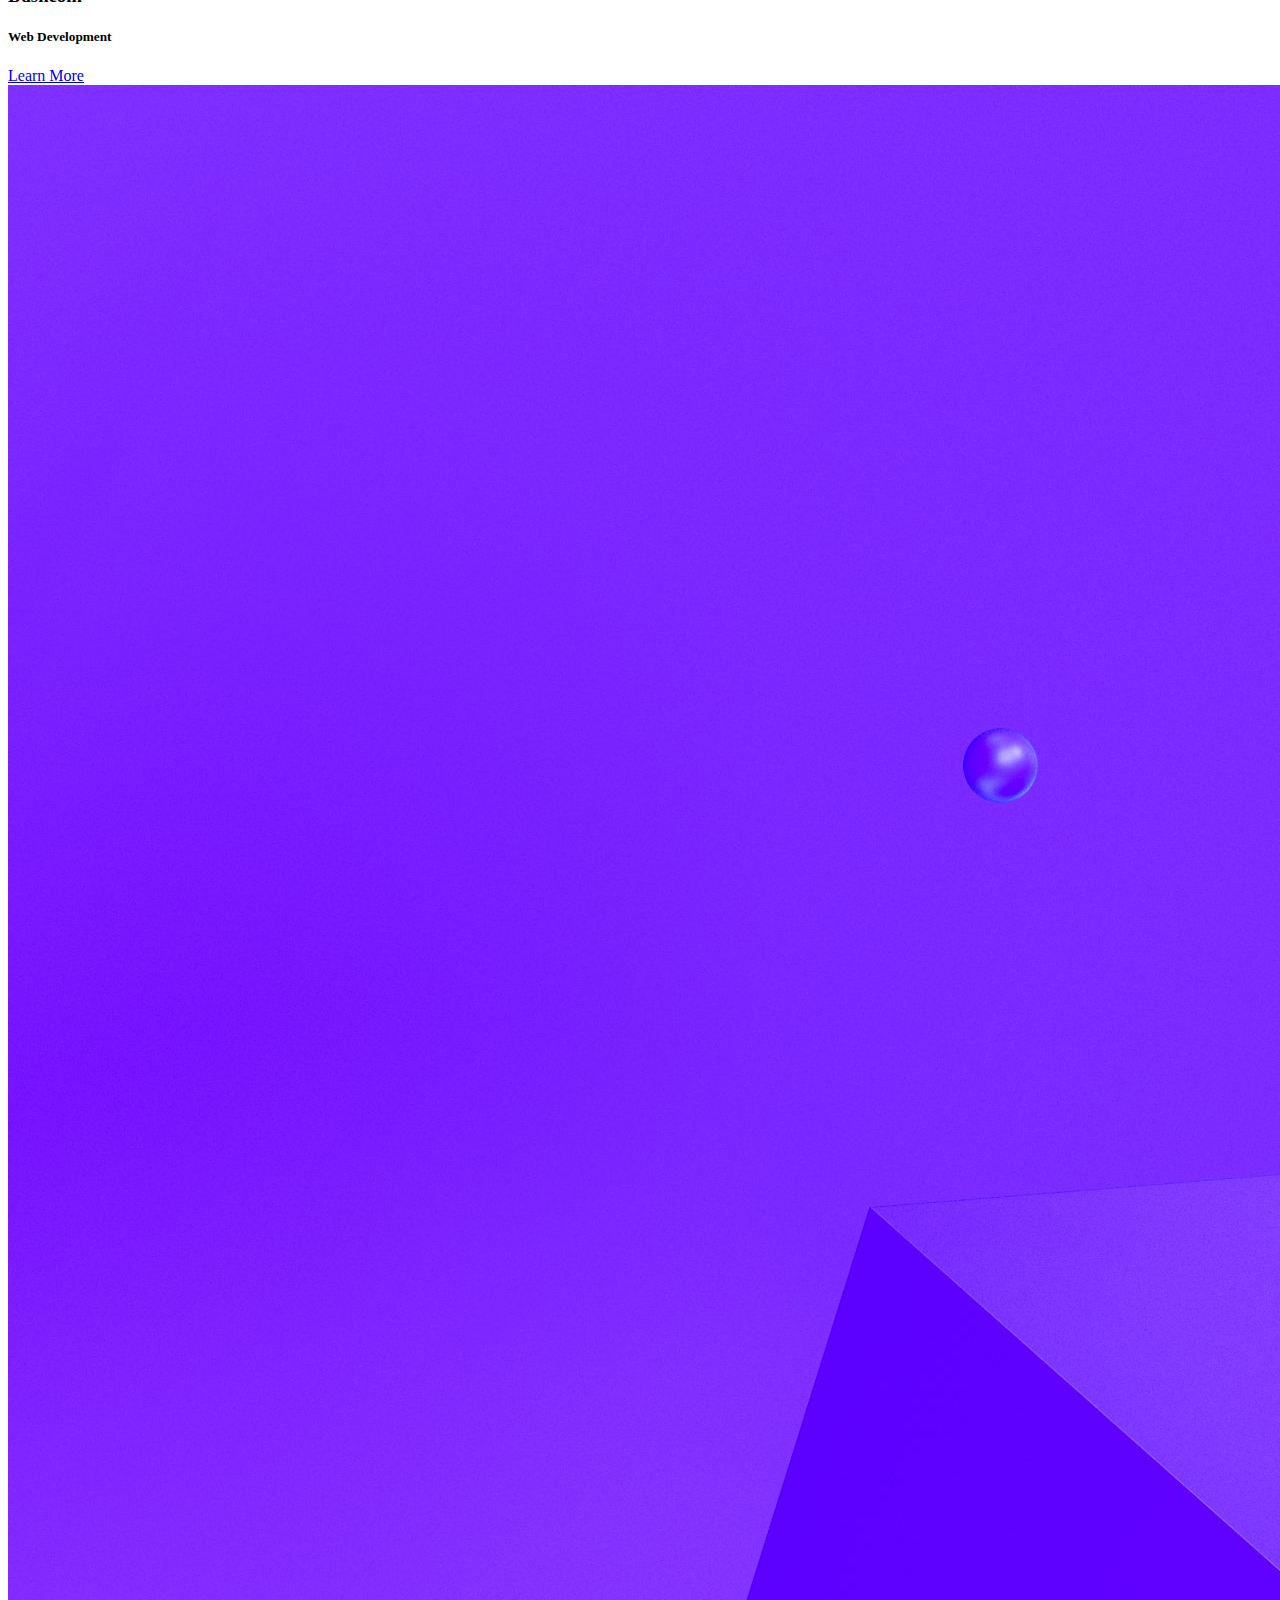
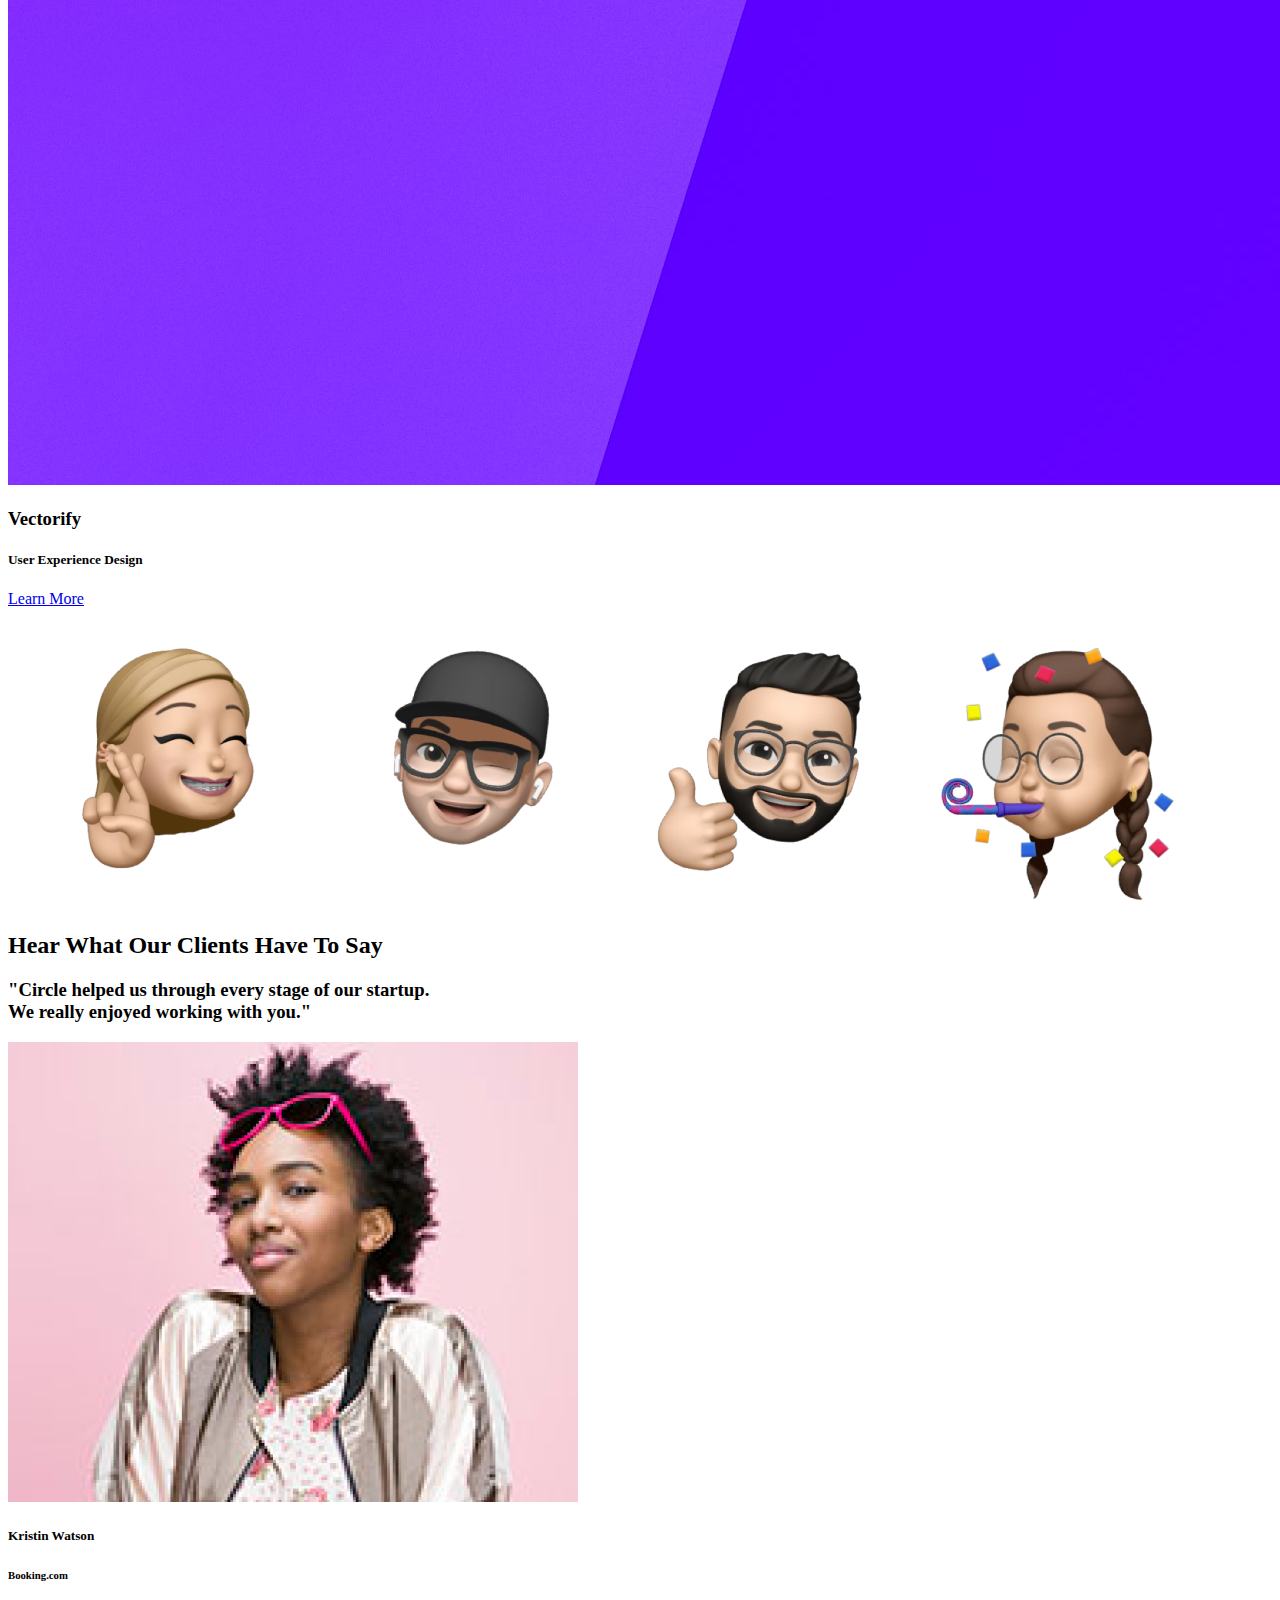
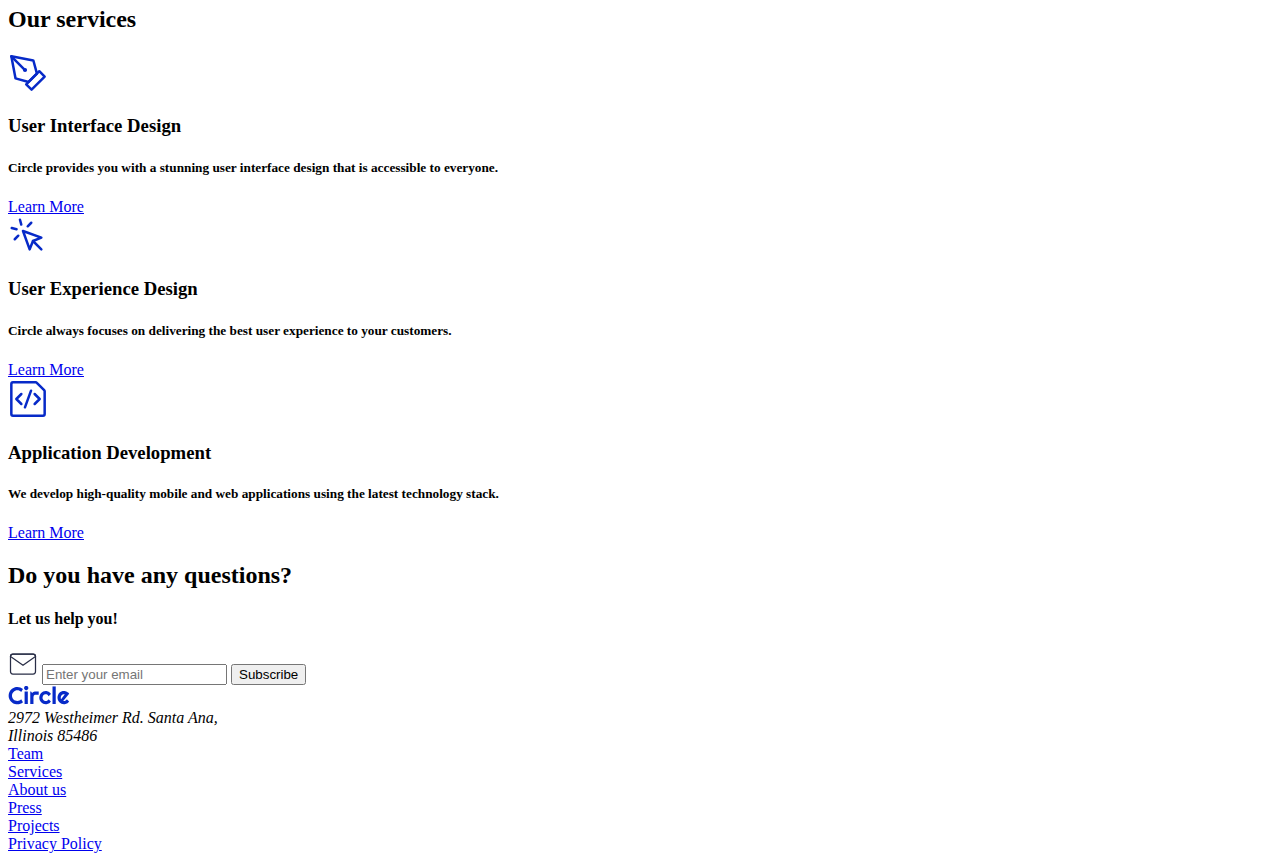
==== commit a342e83b: "add: structure, ids, classes, img links" ====
--- a/index.html
+++ b/index.html
@@ -6,31 +6,26 @@
     <meta http-equiv="X-UA-Compatible" content="IE=edge" />
     <meta name="viewport" content="width=device-width, initial-scale=1.0" />
     <!-- Page Title -->
-    <title>Home Page - Circle Agency</title>
+    <title>Contact Page - Circle Agency</title>
     <!-- SEO Meta Tags -->
     <meta name="description"
         content="Your description goes here. This is a brief description of your website or webpage, containing important keywords." />
     <meta name="keywords" content="keyword1, keyword2, keyword3" />
-    <!-- CSS Inyection -->
-    <link rel="stylesheet" href="assets/css/styles.css" />
+    <!-- CSS Injection -->
+    <link rel="stylesheet" href="style.css" />
     <!-- TO add the script tag + defer attribute to load script file after the html is parsed on the webpage -->
-    <!-- Google Fonts -->
-    <link rel="preconnect" href="https://fonts.googleapis.com" />
-    <link rel="preconnect" href="https://fonts.gstatic.com" crossorigin />
-    <link href="https://fonts.googleapis.com/css2?family=Roboto:wght@400;500;700&display=swap" rel="stylesheet" />
-    <!-- Js file -->
-    <script src="./assets/js/index.js" defer></script>
+    <script src="/assets/js/index.js" defer></script>
 </head>
-
 <body>
     <header>
-        <div class="header container">
-            <div class="sub-container">
-                <div class="logo">
-                    <img class="logo" src="assets/images/logos/circle.svg" alt="circle agency logo">
+        <div class="container header">
+            <div class="menu-container">
+                <div class="logo-container">
+                    <img class="image-logo"
+                        src="assets/images/logos/circle.svg" />
                 </div>
                 <nav id="hamburger">
-                    <input type="checkbox" id="menu">
+                    <input type="checkbox" id="menu" />
                     <label for="menu">
                         <div class="icon">
                             <hr>
@@ -38,14 +33,14 @@
                             <hr>
                         </div>
                     </label>
-                    <ul>
-                        <li>Home</li>
+                    <ul class="list">
+                        <li class="blue2">Home</li>
                         <li>Projects</li>
                         <li>Services</li>
                     </ul>
                 </nav>
                 <div class="visible">
-                    <a class="blue-btn" href="contact.html">Contact Us</a>
+                    <a class='blue-btn' href='contact.html'>Contact us</a>
                 </div>
             </div>
         </div>
@@ -57,25 +52,39 @@
                 <h4 class="light-grey">
                     Circle is a digital design and development studio. We design and develop astonishing websites and mobile apps.
                 </h4>
-                <div class="hero-buttons vertical-container">
-                    <a href="contact.html" class="hero-btn-blue">Get in touch</a>
-                    <a href="project.html" class="hero-btn light-grey">See our work</a>
-                </div>
-            </div>
-            <div class="hero-image">
-                <img class="hero" src="assets/images/hero-section/hero-image.png" alt="a happy man smiling at the camera">
-                <img class="card1" src="assets/images/hero-section/card-1.png" alt="choose your credit/debit card-1">
-                <img  class="card2" src="assets/images/hero-section/card-2.png" alt="thumbs up emoji">
+                <div class="two-buttons vertical-container">
+                    <a href="contact.html" class="blue-btn">Get in touch</a>
+                    <a href="#recent-projects" class="button-white light-grey">See our work</a>
+                </div>
+            </div>
+            <div class="hero-shot">
+                <img class="hero"
+                    src="assets/images/hero-section/hero-image.png">
+                <img class="visible card1"
+                    src="assets/images/hero-section/card-1.png"
+                    alt="man smiling smiling at the camera">
+                <img class="visible card2"
+                    src="assets/images/hero-section/card-2.png">
             </div>
         </div>
     </section>
     <section id="logos">
-        <div class="logo-container">
-            <img class="logo-items" src="assets/images/logos/airbnb-logo.svg" alt="airbnb-logo">
-            <img class="logo-items" src="assets/images/logos/google-logo.svg" alt="google-logo">
-            <img class="logo-items" src="assets/images/logos/microsoft-logo.svg" alt="microsoft-logo">
-            <img class="logo-items" src="assets/images/logos/fedex-logo.svg" alt="fedex-logo">
-            <img class="logo-items" src="assets/images/logos/amazon-logo.svg" alt="amazon-logo">
+        <div class="logos-grid container">
+            <img class="logos-items"
+                src="assets/images/logos/airbnb-logo.svg"
+                alt="airbnb logo">
+            <img class="logos-items"
+                src="assets/images/logos/google-logo.svg"
+                alt="google logo">
+            <img class="logos-items"
+                src="assets/images/logos/microsoft-logo.svg"
+                alt="microsoft logo">
+            <img class="logos-items"
+                src="assets/images/logos/fedex-logo.svg"
+                alt="fedex logo">
+            <img class="logos-items visible"
+                src="assets/images/logos/amazon-logo.svg"
+                alt="amazon logo">
         </div>
     </section>
     <section id="recent-projects">
@@ -83,56 +92,57 @@
             <h2 class="grey">Recent Projects</h2>
             <div class="vertical-container horizontal projects">
                 <article class="box-section">
-                    <img src="assets/images/projects-section/1.jpg"
-                        alt="simplify">
-                    <div class="fill">
-                        <h3 class="gray">Simplify</h3>
-                        <h5>UI Design & App Development</h5>
-                    </div>
-                    <a href="project.html" class="button-learn blue">Learn More</a>
-                </article>
+					<img class="projects-image" src="assets/images/projects-section/1.jpg" alt="simplify" >
+					<div class="fill">
+						<h3 class="grey">Simplify</h3>
+						<h5>UI Design & App Development</h5>
+					</div>
+					<a href="project.html" class="button-learn blue">Learn More</a>
+				</article>
                 <article class="box-section">
-                    <img src="assets/images/projects-section/2.jpg"
-                        alt="dashcoin">
-                    <div class="fill">
-                        <h3 class="gray">Dashcoin</h3>
-                        <h5>Web Development</h5>
-                    </div>
-                    <a href="project.html" class="button-learn blue">Learn More</a>
-                </article>
-                <article class="box-section">
-                    <img src="assets/images/projects-section/3.jpg"
-                        alt="Vectorify">
-                    <div class="fill">
-                        <h3 class="gray">Vectorify</h3>
-                        <h5>User Experience Design</h5>
-                    </div>
-                    <a href="project.html" class="button-learn blue">Learn More</a>
-                </article>
-            </div>
-        </div>
-    </section>
-    <section id="clients-opinion">
-        <div class="emojis">
-            <img class="memoji1"
+					<img class="projects-image" src="assets/images/projects-section/2.jpg" alt="dashcoin" >
+					<div class="fill">
+						<h3 class="grey">Dashcoin</h3>
+						<h5>Web Development</h5>
+					</div>
+					<a href="project.html" class="button-learn blue">Learn More</a>
+				</article>
+				<article class="box-section">
+					<img class="projects-image" src="assets/images/projects-section/3.jpg" alt="Vectorify">
+					<div class="fill">
+						<h3 class="grey">Vectorify</h3>
+						<h5>User Experience Design</h5>
+					</div>
+					<a href="project.html" class="button-learn blue">Learn More</a>
+				</article>
+            </div>
+        </div>
+    </section>
+    <section id="opinions">
+        <div class="disposition">
+            <img class="memoji1 visible"
                 src="assets/images/testimonial-section/memoji-1.png"
-                alt="memoji1" >
-            <img class="memoji2"
+                alt="mmemoji1" />
+            <img class="memoji2 visible"
                 src="assets/images/testimonial-section/memoji-2.png"
-                alt="memoji2" >
-            <img class="memoji3"
+                alt="mmemoji2" />
+            <img class="memoji3 visible"
                 src="assets/images/testimonial-section/memoji-3.png"
-                alt="memoji3" >
-            <img class="memoji4"
+                alt="memoji3" />
+            <img class="memoji4 visible"
                 src="assets/images/testimonial-section/memoji-4.png"
-                alt="memoji4" >
-            <div class="opinion">
-                <h2 class="white">Hear What Our Clients Have to Say</h2>
-                <h3 class="yellow">“Circle helped us through every stage of our startup. We really enjoyed working with you.”</h3>
+                alt="memoji4" />
+            <div class="personal-opinion">
+                <h2 class="white">Hear What Our Clients Have To Say</h2>
+                <h3 class="yellow">
+                    "Circle helped us through every stage of our startup.<br />We really enjoyed working with you."
+                </h3>
                 <div class="card">
-                    <img src="assets/images/testimonial-section/profile.png" alt="profile picture">
-                    <div class="card-info">
-                        <h5 class=light-blue>Kristin Watson</h5>
+                    <img class="profile-pic"
+                        src="assets/images/testimonial-section/profile.png"
+                        alt="profile pic" />
+                    <div class="card-texts">
+                        <h5 class="light-blue">Kristin Watson</h5>
                         <h6 class="white">Booking.com</h6>
                     </div>
                 </div>
@@ -141,38 +151,50 @@
     </section>
     <section id="services">
         <div class="vertical-container">
-            <h2 class="grey"> Our Services</h2>
+            <h2 class="grey">Our services</h2>
             <div class="vertical-container horizontal2">
-                <article class="services-info">
-                    <img src="assets/images/services-section/icons/1.svg" alt="pen">
-                    <h3 class="services-heading">User Interface Design</h3>
-                    <h5>Circle provides you with a stunning user interface design that is accessible to everyone.</h5>
-                    <a href="#" class="button-learn blue">Learn More</a>
+                <article class="box-services">
+                    <img src="assets/images/services-section/icons/1.svg"
+                        alt="pen">
+                    <h3 class="grey">User Interface Design</h3>
+                    <h5>
+                        Circle provides you with a stunning user interface design that is accessible to everyone.
+                    </h5>
+                    <div><a href="#recent-projects" class="button-learn blue">Learn More</a></div>
                 </article>
-                <article class="services-info">
-                    <img src="assets/images/services-section/icons/2.svg" alt="mouse click">
-                    <h3 class="services-heading">User Experience Design</h3>
-                    <h5>Circle always focuses on delivering the best user experience to your customers.</h5>
-                    <a href="#" class="button-learn blue">Learn More</a>
+                <article class="box-services">
+                    <img src="assets/images/services-section/icons/2.svg"
+                        alt="click">
+                    <h3 class="grey">User Experience Design</h3>
+                    <h5>
+                        Circle always focuses on delivering the best user experience to your customers.
+                    </h5>
+                    <div><a href="#recent-projects" class="button-learn blue">Learn More</a></div>
                 </article>
-                <article class="services-info">
-                    <img src="assets/images/services-section/icons/3.svg" alt="document">
-                    <h3 class="services-heading">Application Development</h3>
-                    <h5>We develop high-quality mobile and web applications using the latest technology stack.</h5>
-                    <a href="#" class="button-learn blue">Learn More</a>
+                <article class="box-services">
+                    <img src="assets/images/services-section/icons/3.svg"
+                        alt="html file icon">
+                    <h3 class="grey">Application Development</h3>
+                    <h5>
+                        We develop high-quality mobile and web applications using the
+                        latest technology stack.
+                    </h5>
+                    <div><a href="#recent-projects" class="button-learn blue">Learn More</a></div>
                 </article>
             </div>
         </div>
     </section>
     <section id="questions">
-        <div class="box">
+        <div class="newsletter">
             <h2 class="grey">Do you have any questions?</h2>
             <h4 class="light-grey">Let us help you!</h4>
+
             <form action="/search" method="get">
-                <div class="email-btns">
-                    <img src="assets/images/newsletter/icon/mail.svg" alt="email">
-                    <input type="email" placeholder="Enter your email">
-                    <button type="submit">Subscribe</button>
+                <div class="email-btn">
+                    <img src="assets/images/newsletter/icon/mail.svg"
+                        alt="email" />
+                    <input type="email" placeholder="Enter your email" />
+                    <button>Subscribe</button>
                 </div>
             </form>
         </div>
@@ -193,7 +215,7 @@
             <div class="tags-item">
                 <a href="#" class="button-learn">About us</a>
             </div>
-            <div class="tags-item"><a href="#clients-opinion" class="button-learn">Press</a></div>
+            <div class="tags-item"><a href="#" class="button-learn">Press</a></div>
             <div class="tags-item">
                 <a href="#recent-projects" class="button-learn">Projects</a>
             </div>
@@ -202,5 +224,7 @@
             </div>
         </div>
     </footer>
+    <script src="homepage.js"></script>
 </body>
+
 </html>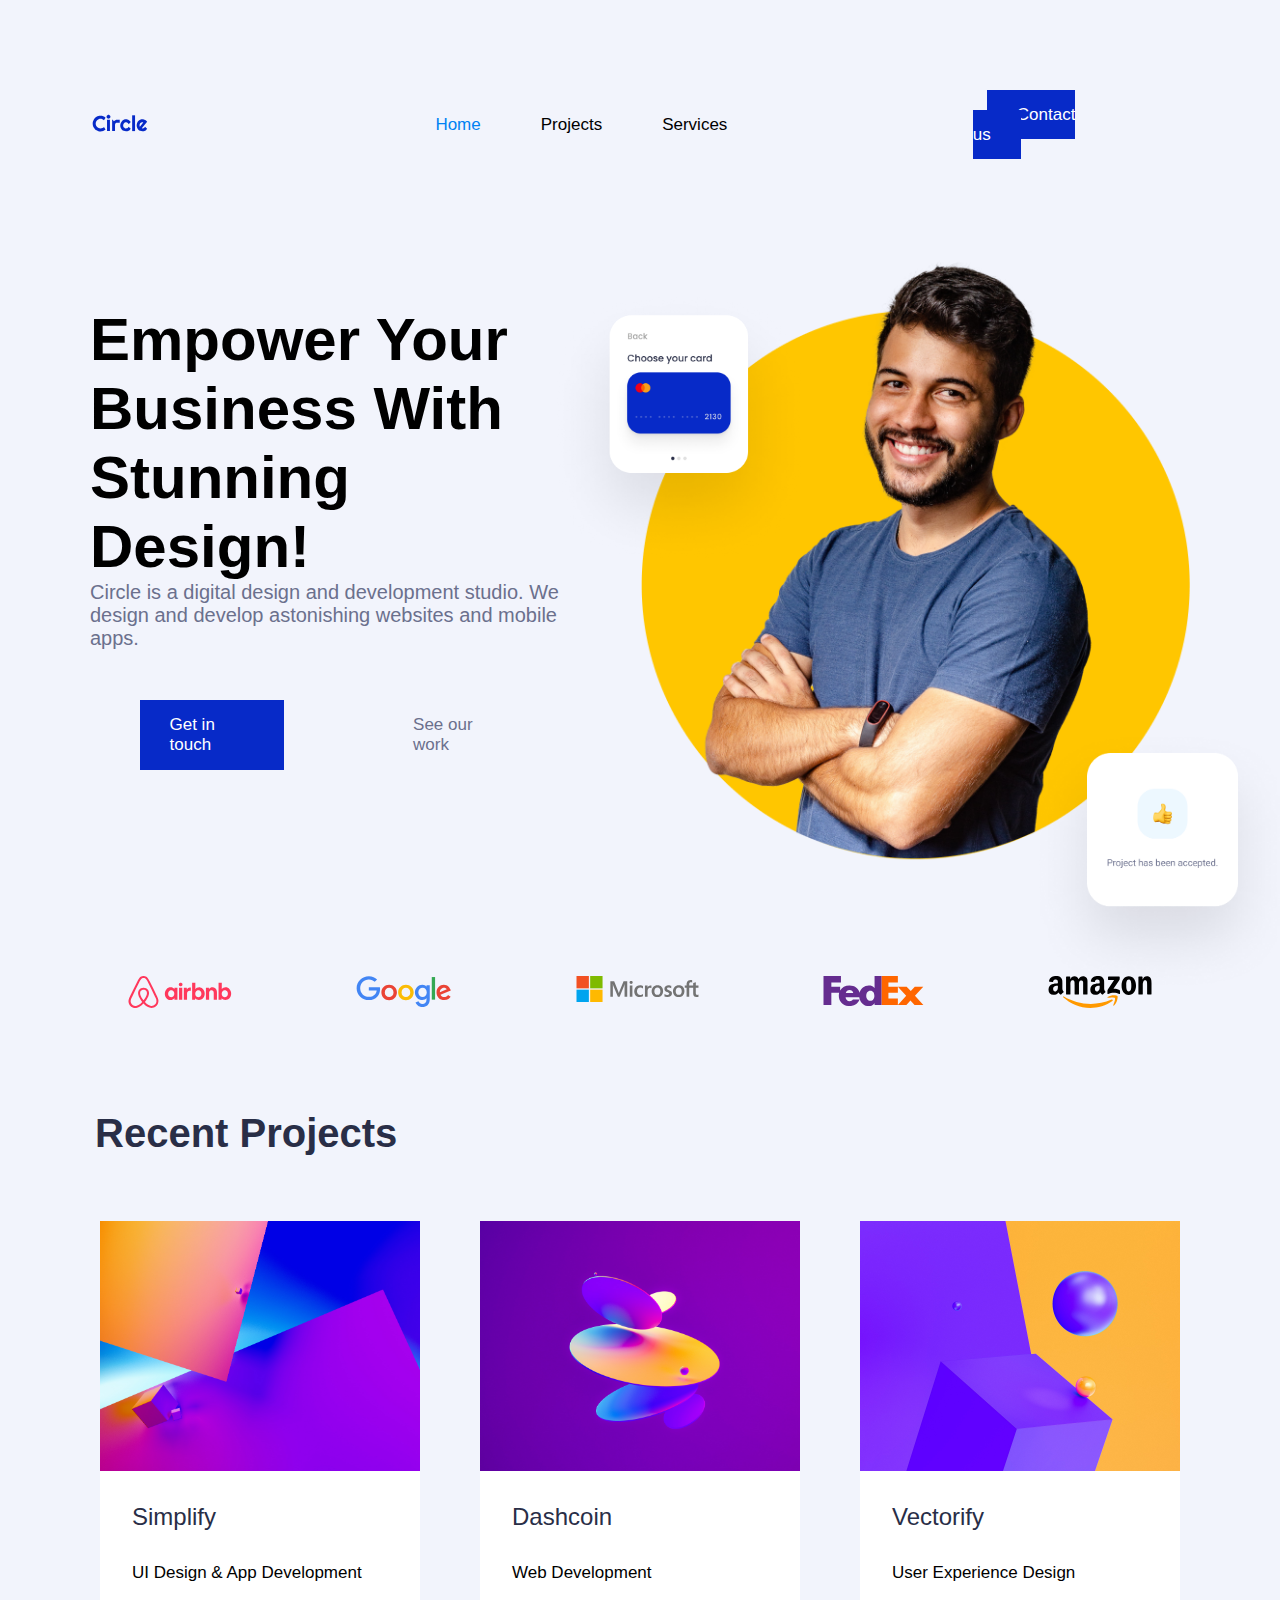
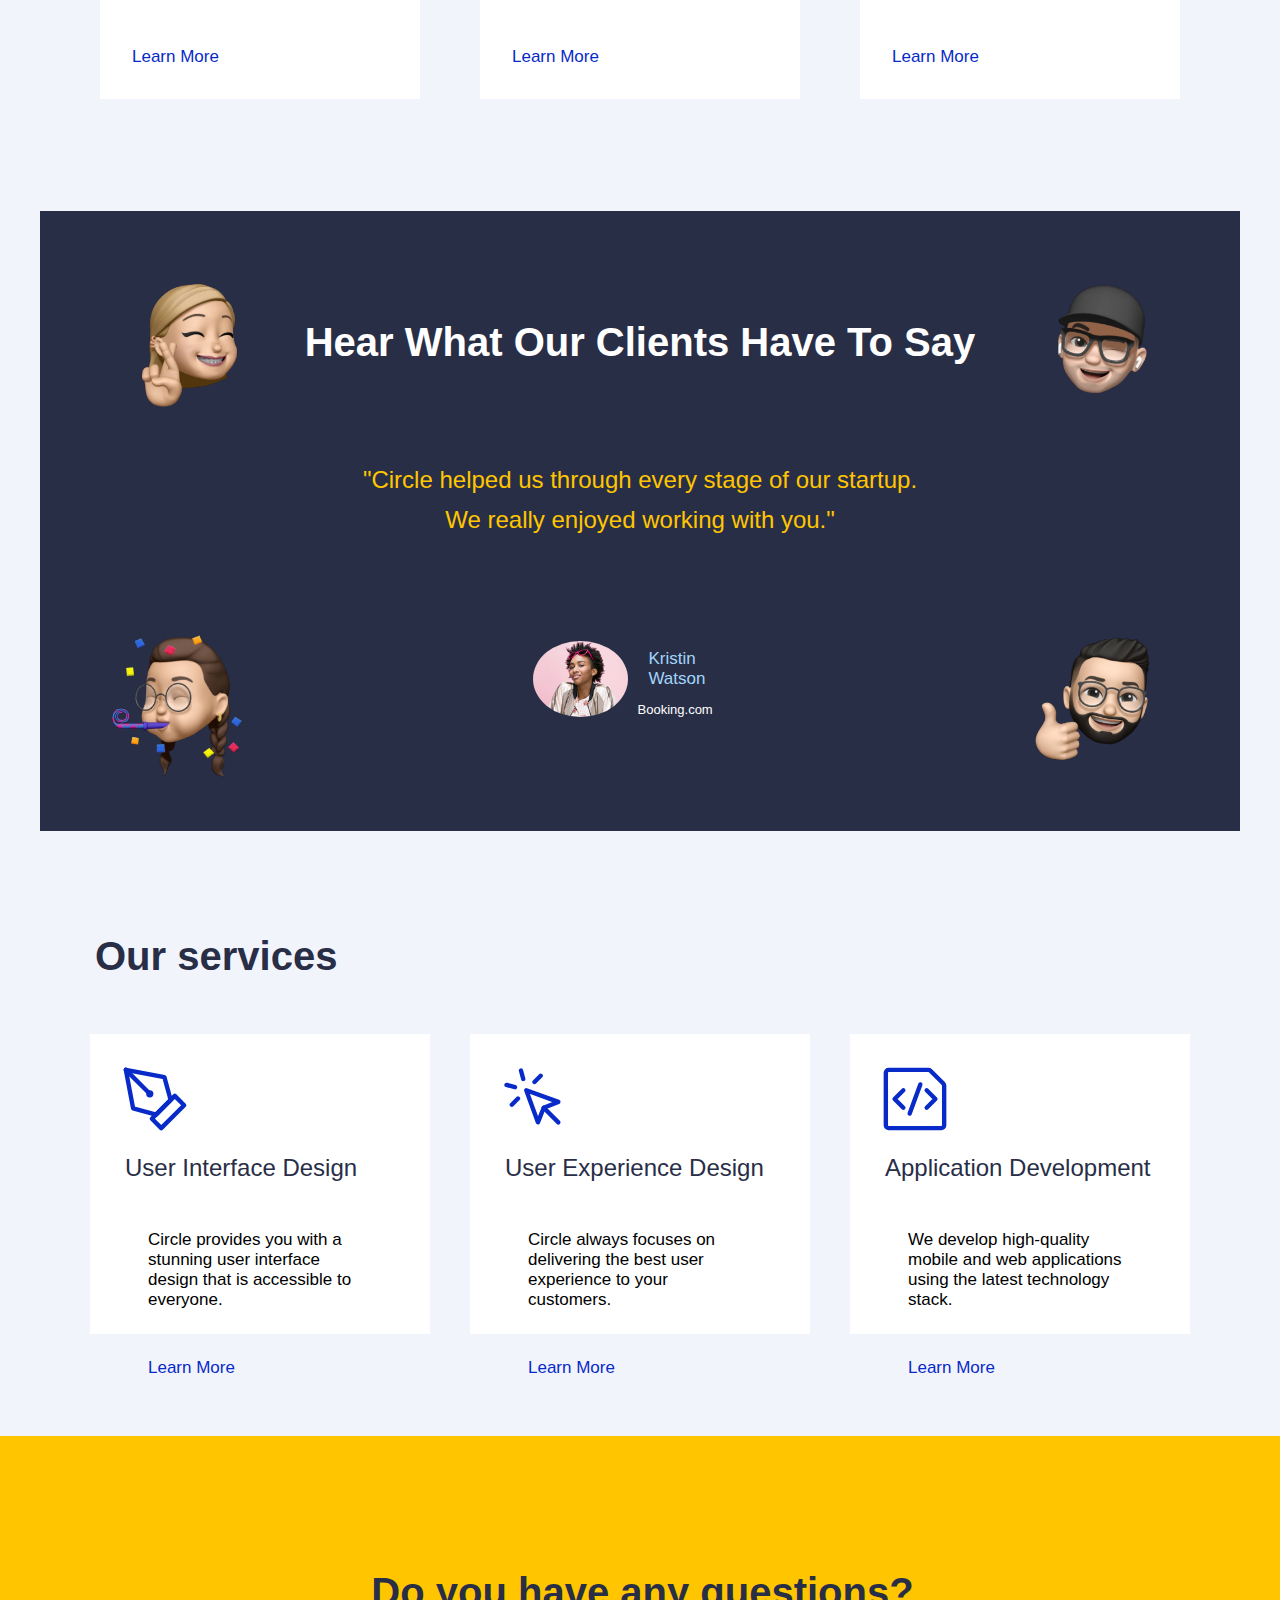
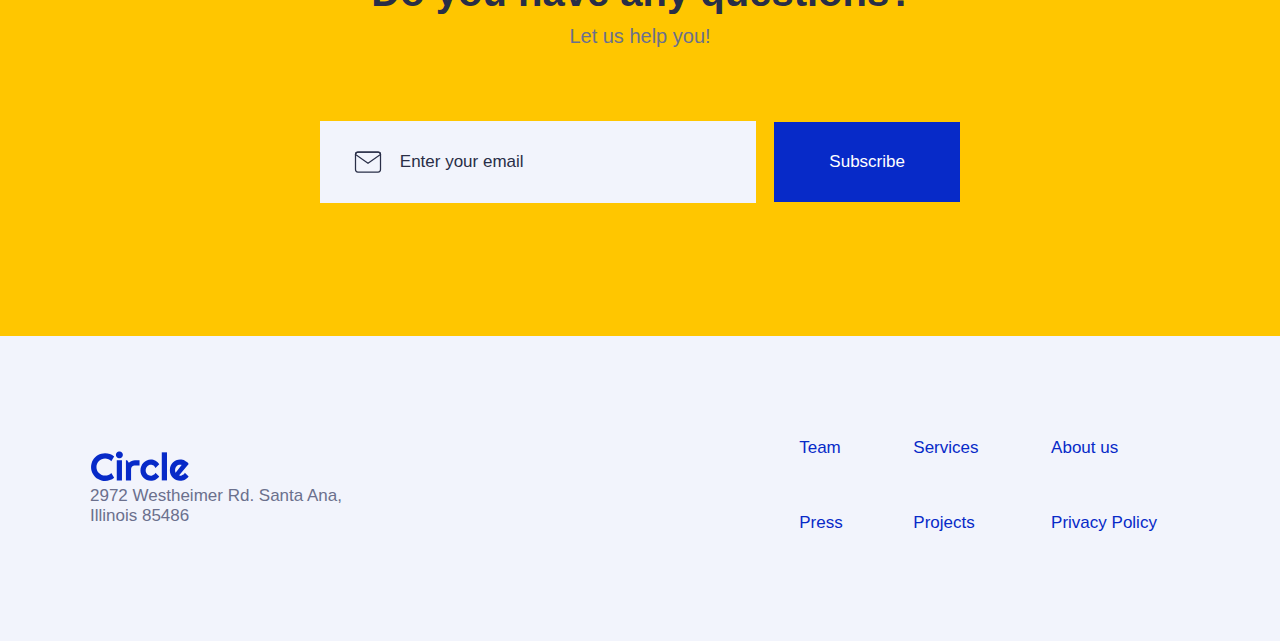
==== commit e80e81f1: "fix: stylesheet path" ====
--- a/index.html
+++ b/index.html
@@ -12,7 +12,7 @@
         content="Your description goes here. This is a brief description of your website or webpage, containing important keywords." />
     <meta name="keywords" content="keyword1, keyword2, keyword3" />
     <!-- CSS Injection -->
-    <link rel="stylesheet" href="style.css" />
+    <link rel="stylesheet" href="./assets/css/styles.css" />
     <!-- TO add the script tag + defer attribute to load script file after the html is parsed on the webpage -->
     <script src="/assets/js/index.js" defer></script>
 </head>
@@ -122,10 +122,10 @@
         <div class="disposition">
             <img class="memoji1 visible"
                 src="assets/images/testimonial-section/memoji-1.png"
-                alt="mmemoji1" />
+                alt="memoji1" />
             <img class="memoji2 visible"
                 src="assets/images/testimonial-section/memoji-2.png"
-                alt="mmemoji2" />
+                alt="memoji2" />
             <img class="memoji3 visible"
                 src="assets/images/testimonial-section/memoji-3.png"
                 alt="memoji3" />
--- a/assets/css/styles.css
+++ b/assets/css/styles.css
@@ -0,0 +1,978 @@
+:root {
+    --font-family: 'Roboto', sans-serif;
+    --color-white: #FFFFFF;
+    --color-blue: #072AC8;
+    --color-light-blue: #a2d6f9;
+    --color-blue2: #0082f3;
+    --color-grey: #292E47;
+    --color-medium-grey: #514D67;
+    --color-light-grey: #6B708D;
+    --color-yellow: #FFC600;
+    --background-color: #F2F4FC;
+    --font-size-h5: 17px;
+    --font-size-h6: 13px;
+    --font-weight-h5: 400;
+    --font-weight-h6: 500;
+    --padding-btn: 15px 30px;
+}
+
+* {
+    font-family: var(--font-family);
+    margin: 0;
+}
+
+.white {
+    color: var(--color-white);
+}
+
+.blue {
+    color: var(--color-blue);
+}
+
+.light-blue {
+    color: var(--color-light-blue);
+}
+
+.blue2 {
+    color: var(--color-blue2);
+}
+
+.grey {
+    color: var(--color-grey);
+}
+
+.medium-grey {
+    color: var(--color-medium-grey);
+}
+
+.light-grey {
+    color: var(--color-light-grey);
+}
+
+.yellow {
+    color: var(--color-yellow);
+}
+
+body {
+    background-color: var(--background-color);
+}
+
+h5 {
+    font-size: var(--font-size-h5);
+    font-weight: var(--font-weight-h5);
+}
+
+h6 {
+    font-size: var(--font-size-h6);
+    font-weight: var(--font-weight-h6);
+}
+
+.blue-btn {
+    background-color: var(--color-blue);
+    color: var(--color-white);
+    text-decoration: none;
+    padding: var(--padding-btn);
+    font-size: var(--font-size-h5);
+    font-weight: var(--font-weight-h6);
+}
+
+@media only screen and (max-width: 902px) {
+
+    .super-container {
+        display: flex;
+        flex-direction: column;
+        align-items: center;
+    }
+
+    body {
+        background-color: #F2F4FC;
+
+    }
+
+    .visible {
+        display: none;
+    }
+
+    h1 {
+        font-size: 30px;
+        font-weight: 700;
+    }
+
+    h2 {
+        font-size: 30px;
+        font-weight: 700;
+    }
+
+    h4 {
+        font-size: 17px;
+        font-weight: 400;
+    }
+
+    
+
+    /* Header Section */
+
+    .header {
+        position: relative;
+        width: 100vw;
+        display: flex;
+        justify-content: center;
+    }
+
+    .menu-container {
+        width: 80vw;
+        height: 70px;
+        display: flex;
+        flex-direction: row;
+        align-items: center;
+        justify-content: space-between;
+    }
+
+    .logo-container {
+        padding: 5% 0;
+        width: 60px;
+        height: 18px;
+    }
+
+    #hamburger {
+        position: relative;
+        height: 100%;
+        width: 15%;
+        display: flex;
+        flex-direction: column;
+
+    }
+
+    #hamburger input {
+        display: none;
+        position: absolute;
+        inset: 0;
+        margin: auto;
+    }
+
+    .list {
+        visibility: hidden;
+        position: absolute;
+        inset: 70px 0 auto -80vw;
+        width: 100vw;
+        overflow: hidden;
+        display: flex;
+        flex-direction: column;
+        align-items: center;
+        justify-content: center;
+        list-style: none;
+        padding: 2vh 0;
+    }
+
+    #hamburger input:checked~ul {
+        visibility: visible;
+    }
+
+    #hamburger input:checked~label {
+        background-color: lightgrey;
+    }
+
+
+    #hamburger label {
+        height: 100%;
+        width: 50px;
+        display: flex;
+        flex-direction: column;
+        justify-content: center;
+        align-items: center;
+    }
+
+    .icon {
+        width: 15px;
+        height: 10px;
+        display: flex;
+        flex-direction: column;
+        justify-content: space-between;
+    }
+
+    hr {
+        height: 2px;
+        background-color: #292E47;
+        border: none;
+    }
+
+    ul li {
+        width: 80vw;
+        margin: 10px;
+        padding: 4%;
+        font-size: 17px;
+        font-weight: 500;
+        background-color: #d3d3d3;
+        box-shadow: 0px 0px 20px rgba(0, 0, 0, 0.1);
+    }
+
+    /* Main Section */
+    .vertical-container {
+        width: 100vw;
+        display: flex;
+        flex-direction: column;
+        align-items: center;
+        gap: 2vh;
+        margin: 0;
+    }
+    
+    
+
+    .two-buttons {
+        display: flex;
+        align-content: center;
+        margin-top: 50px;
+        font-size: 17px;
+        font-weight: 500;
+    }
+
+    .button-white {
+        text-decoration: none;
+        padding: 15px 30px;
+
+    }
+
+    .button-learn {
+        font-size: 17px;
+        font-weight: 500;
+        text-decoration: none;
+        color: #072AC8
+    }
+
+    #main {
+        margin-bottom: 5vh 0;
+        width: 100vw;
+    }
+
+    #main img {
+        padding: 0px;
+        margin: 0px;
+        width: 70vw;
+    }
+
+    .texts {
+        display: flex;
+        flex-direction: column;
+        align-items: center;
+        width: 80vw;
+        padding: 5%;
+        text-align: center;
+    }
+
+    .texts h4 {
+        margin-top: 2vh;
+    }
+
+    /* Logo Section*/
+
+    #logos {
+        margin: 15vw 0;
+        padding: 2px;
+        display: flex;
+        flex-direction: column;
+        align-items: center;
+    }
+
+    .logos-grid {
+        display: grid;
+        grid-template-columns: auto auto;
+        gap: 20px;
+    }
+
+    /* Recent project section*/
+
+    #recent-projects {
+        margin-bottom: 8vh;
+    }
+
+    #recent-projects article {
+        background-color: white;
+        width: 80vw;
+        display: flex;
+        flex-direction: column;
+        gap: 1vh;
+        /* border: 1px solid red; */
+    }
+
+    .newsletter-section {
+        background-color: white;
+        display: flex;
+        flex-direction: column;
+    }
+
+    .grey { 
+
+    }
+    #recent-projects h3 {
+        margin-left: 8vw;
+        margin-top: 5vw;
+    }
+
+    #recent-projects h5 {
+        margin-left: 8vw;
+        margin-top: 1vw;
+    }
+
+    #recent-projects a {
+        margin-left: 8vw;
+        margin-top: 5vw;
+        margin-bottom: 8vw;
+    }
+
+    .width {
+        width: 90%;
+        height: 300px;
+        display: flex;
+        flex-direction: column;
+        justify-content: space-between;
+
+    }
+    
+
+
+
+    /* Testemonials section*/
+
+    #opinions {
+        margin-bottom: 8vh;
+        height: 50vh;
+        padding: 5vh 0;
+        position: relative;
+        background-color: #292E47;
+        background-image: url(assets/images/testemonial-section/orbit.png);
+        background-position: center;
+        background-repeat: no-repeat;
+        background-size: cover;
+    }
+
+    #opinions h3 {
+        margin-top: 6vh;
+        margin-bottom: 6vh;
+    }
+
+    .disposition {
+        width: 100vw;
+        margin-right: auto;
+        margin-left: auto;
+        display: flex;
+        justify-content: space-around;
+        align-items: baseline;
+    }
+
+
+    .profile-pic {
+        width: 50px;
+        height: 50px;
+        border-radius: 50%;
+        object-fit: cover;
+    }
+
+    .personal-opinion {
+        display: flex;
+        flex-direction: column;
+        text-align: center;
+        line-height: 5vh;
+        width: 80vw;
+        align-items: center;
+        justify-content: space-around;
+    }
+
+    .card {
+        display: flex;
+        gap: 20px;
+        align-items: center;
+
+    }
+
+    .card-texts {
+        text-align: left;
+        line-height: 30px;
+    }
+
+
+    /* Our Services section */
+
+    #services {
+        margin-bottom: 8vh;
+    }
+
+    #services article {
+        background-color: white;
+        width: 60vw;
+        display: flex;
+        flex-direction: column;
+        gap: 4vh;
+        padding: 10%;
+    }
+
+    #services img {
+        max-width: 70px;
+    }
+
+
+    /* Questions section */
+
+    #questions {
+        margin-bottom: 8vh;
+        background-color: #FFC600;
+        height: 50vh;
+        padding-top: 8vh;
+        display: flex;
+        flex-direction: column;
+        align-items: center;
+    }
+
+
+
+    .newsletter {
+        width: 80vw;
+        display: flex;
+        flex-direction: column;
+        align-items: center;
+        gap: 4vh;
+        margin: 0;
+        text-align: center;
+    }
+
+    form {
+        width: 70vw;
+        position: relative;
+        display: flex;
+        flex-direction: column;
+        justify-content: center;
+        align-items: center;
+
+    }
+
+    .email-btn {
+        width: 70vw;
+        display: flex;
+        flex-direction: column;
+        align-items: center;
+        gap: 2vh;
+        position: relative;
+    }
+
+    .email-btn img {
+        position: absolute;
+        width: 8vw;
+        height: 8vw;
+        top: 3.2vh;
+        left: 5vw;
+    }
+
+    ::placeholder {
+        color: #292E47;
+        font-weight: 400;
+        padding: 20vw;
+    }
+
+    #questions input {
+        width: 100%;
+        padding: 4vh 0;
+        background-color: #F2F4FC;
+        font-size: 17px;
+        font-weight: 500;
+        border: none;
+    }
+
+    #questions button {
+        width: 100%;
+        padding: 4vh 5vw;
+        background-color: #072AC8;
+        font-size: 17px;
+        font-weight: 500;
+        color: white;
+        border: none;
+    }
+
+    /* Footer Section */
+
+    #footer {
+        margin-bottom: 8vh;
+        padding-top: 8vh;
+        display: flex;
+        flex-direction: column;
+        align-items: center;
+        gap: 5vh;
+    }
+
+    .newsletter3 {
+        display: flex;
+        flex-direction: column;
+        justify-content: center;
+        align-items: center;
+        gap: 2vh;
+        /* border: 1px solid black; */
+    }
+
+    #footer img {
+        width: 100px;
+        /* border: 1px solid black; */
+    }
+
+    address {
+        text-align: center;
+        font-style: normal;
+        font-size: 17px;
+    }
+
+    .tags-grid {
+        width: 80vw;
+        display: grid;
+        grid-template-columns: auto auto auto;
+        gap: 50% 20%;
+    }
+
+}
+
+/* Desktop/Tablet/Laptop Screens */
+
+@media only screen and (min-width: 903px) {
+
+    h1 {
+        font-size: 60px;
+        font-weight: 700;
+    }
+
+    h2 {
+        font-size: 40px;
+        font-weight: 700;
+    }
+
+    h3 {
+        font-size: 24px;
+        font-weight: 500;
+    }
+
+
+    h4 {
+        font-size: 20px;
+        font-weight: 400;
+    }
+
+    .blue-btn {
+        background-color: #072AC8;
+        color: white;
+        text-decoration: none;
+        padding: 15px 30px;
+        font-size: 17px;
+        font-weight: 500;
+    }
+
+    /* Header Section*/
+
+    .container {
+        max-width: 1100px;
+        margin-right: auto;
+        margin-left: auto;
+        display: flex;
+        justify-content: space-between;
+
+    }
+
+    .menu-container {
+        width: 80vw;
+        height: 70px;
+        display: flex;
+        flex-direction: row;
+        align-items: center;
+        justify-content: space-between;
+        /* border: 1px solid red; */
+    }
+
+    .header {
+        display: flex;
+        justify-content: space-between;
+        align-items: baseline;
+        margin-top: 10vh;
+        margin-bottom: 10vh;
+    }
+
+    .image-logo {
+        width: 60px;
+        height: 18px;
+    }
+
+    #hamburger input {
+        display: none;
+    }
+
+    #hamburger label {
+        display: none;
+    }
+
+    ul {
+        font-size: 17px;
+        font-weight: 500;
+        display: flex;
+        list-style: none;
+        gap: 60px;
+    }
+
+
+    /* Main Section*/
+
+    #main {
+        margin-bottom: 8%;
+    }
+
+    .two-buttons {
+        display: flex;
+        align-content: center;
+        font-size: 17px;
+        font-weight: 500;
+    }
+
+    .button-white {
+        text-decoration: none;
+        padding: 15px 30px;
+
+    }
+
+    .button-learn {
+        font-size: 17px;
+        font-weight: 500;
+        text-decoration: none;
+        color: #072AC8
+    }
+
+    .hero-shot {
+        position: relative;
+    }
+
+    .hero {
+        max-width: 550px;
+    }
+
+    .card1 {
+        position: absolute;
+        max-width: 275px;
+        top: 5%;
+        left: -18%;
+    }
+
+    .card2 {
+        position: absolute;
+        max-width: 275px;
+        right: -20%;
+        bottom: -20%;
+    }
+
+    .texts {
+        display: flex;
+        flex-direction: column;
+        justify-content: center;
+        text-align: left;
+        width: 45%;
+        padding: 5% 0 5% 0;
+        gap: 10%;
+    }
+
+    /* Logo Section */
+
+    #logos {
+        margin-bottom: 8%;
+        display: flex;
+        flex-direction: column;
+        align-items: center;
+    }
+
+    .logos-grid {
+        display: grid;
+        width: 80%;
+        grid-template-columns: auto auto auto auto auto;
+    }
+
+    /* Recent projects Sectiion */
+
+#recent-projects {
+    margin-bottom: 8%;
+    max-width: 1100px;
+    margin: 0 auto;
+    display: flex;
+    flex-direction: column;
+}
+
+.horizontal {
+    margin-top: 5%;
+    display: flex;
+    gap: 40px;
+}
+
+.newsletter-section {
+    background-color: #FFFFFF;
+    display: flex;
+    flex-direction: column;
+}
+
+.grey { 
+    margin-left: 5px;
+}
+
+#recent-projects h3, h5, a {
+    margin: 10% 10% 10% 10%;
+}
+
+
+.projects-image {
+    width: 100%;
+    height: 250px;
+    object-fit: cover;
+}
+.box-section {
+    flex: 1;
+    margin: 10px;
+    display: flex;
+    flex-direction: column;
+    background-color: #FFFFFF;
+}
+    /* Testemonials section */
+
+    #opinions {
+        margin-top: 8%;
+        margin-bottom: 8%;
+        position: relative;
+        background-color: #292E47;
+        background-image: url("assets/images/testemonial-section/orbi.png");
+        background-position: center;
+        background-repeat: no-repeat;
+        background-size: cover;
+        max-width: 1200px;
+        margin-right: auto;
+        margin-left: auto;
+        height: 620px;
+        display: flex;
+        justify-content: center;
+        align-items: center;
+    }
+
+    #opinions img { 
+        width: 14%;
+    }
+
+    .disposition {
+        justify-items: flex-end;
+        width: 70%;
+        height: 80%;
+        display: flex;
+        justify-content: center;
+        align-items: center;
+    }
+
+    .memoji1 {
+        position: absolute;
+        top: 50px;
+        left: 60px;
+    }
+
+    .memoji2 {
+        position: absolute;
+        top: 50px;
+        right: 60px;
+    }
+
+    .memoji3 {
+        position: absolute;
+        bottom: 50px;
+        right: 60px;
+    }
+
+    .memoji4 {
+        position: absolute;
+        bottom: 50px;
+        left: 60px;
+    }
+
+    .profile-pic {
+        width: 50px;
+        height: auto;
+        border-radius: 50%;
+        object-fit: cover;
+    }
+
+    .personal-opinion {
+        display: flex;
+        flex-direction: column;
+        text-align: center;
+        line-height: 40px;
+        width: 80%;
+        height: 100%;
+        align-items: center;
+        justify-content: space-around;
+    }
+
+    .card {
+        display: flex;
+        gap: 10px;
+        align-items: center;
+        justify-content: center;
+    }
+
+    .card-texts {
+        text-align: left;
+        line-height: 20px;
+    }
+
+
+    /*Services section*/
+
+    #services {
+        margin-bottom: 8%;
+        max-width: 1100px;
+        margin-right: auto;
+        margin-left: auto;
+        display: flex;
+        flex-direction: column;
+    }
+
+    .horizontal2 {
+        margin-top: 5%;
+        height: 300px;
+        display: flex;
+        flex-direction: row;
+        gap: 40px;
+    }
+
+    #services article {
+        background-color: #FFFFFF;
+        padding: 30px;
+        flex-grow: 1;
+        flex-basis: 0;
+        display: flex;
+        flex-direction: column;
+        align-items: left;
+        gap: 20px;
+
+    }
+
+    #services img {
+        max-width: 70px;
+    }
+
+    #services h4 {
+        font-weight: 400;
+    }
+
+    /* Questions section */
+
+    #questions {
+        margin-bottom: 8%;
+        background-color: #FFC600;
+        max-width: 1300px;
+        margin-right: auto;
+        margin-left: auto;
+        height: 500px;
+        display: flex;
+        justify-content: center;
+        align-items: center;
+    }
+
+    .newsletter {
+        width: 100%;
+        display: flex;
+        flex-direction: column;
+        align-items: center;
+        gap: 10px;
+        margin: 0;
+        text-align: center;
+    }
+
+    form {
+        margin-top: 5%;
+        width: 100%;
+        position: relative;
+        display: flex;
+        justify-content: center;
+        align-items: center;
+    }
+
+    .email-btn {
+        width: 50%;
+        height: 80px;
+        display: flex;
+        flex-direction: row;
+        justify-content: center;
+        align-items: center;
+        gap: 2vh;
+        position: relative;
+    }
+
+    .email-btn img {
+        position: absolute;
+        max-width: 30px;
+        max-height: 30px;
+        top: 0;
+        right: 0;
+        bottom: 0;
+        left: -85%;
+        margin: auto;
+    }
+
+    ::placeholder {
+        color: #292E47;
+        font-weight: 400;
+        padding: 18%;
+    }
+
+    #questions input {
+        width: 70%;
+        height: 100%;
+        background-color: #F2F4FC;
+        font-size: 17px;
+        font-weight: 500;
+        border: none;
+    }
+
+    #questions button {
+        width: 30%;
+        height: 100%;
+        background-color: #072AC8;
+        font-size: 17px;
+        font-weight: 500;
+        color: white;
+        border: none;
+    }
+
+    /* Footer section*/
+
+    #footer {
+        display: flex;
+        flex-direction: row;
+        justify-content: space-between;
+        align-items: center;
+        height: 100px;
+        margin-bottom: 8%;
+        max-width: 1100px;
+        margin-right: auto;
+        margin-left: auto;
+    }
+
+    .newsletter3 {
+        height: 100%;
+        display: flex;
+        flex-direction: column;
+        justify-content: space-between;
+    }
+
+    #footer img {
+        width: 100px;
+        height: auto;
+    }
+
+    address {
+        text-align: left;
+        font-style: normal;
+        font-size: 17px;
+    }
+
+    .tags-grid {
+        width: 400px;
+        height: 100%;
+        font-weight: 400;
+        display: grid;
+        grid-template-columns: auto auto auto;
+        gap: 50% 5%;
+    }
+
+}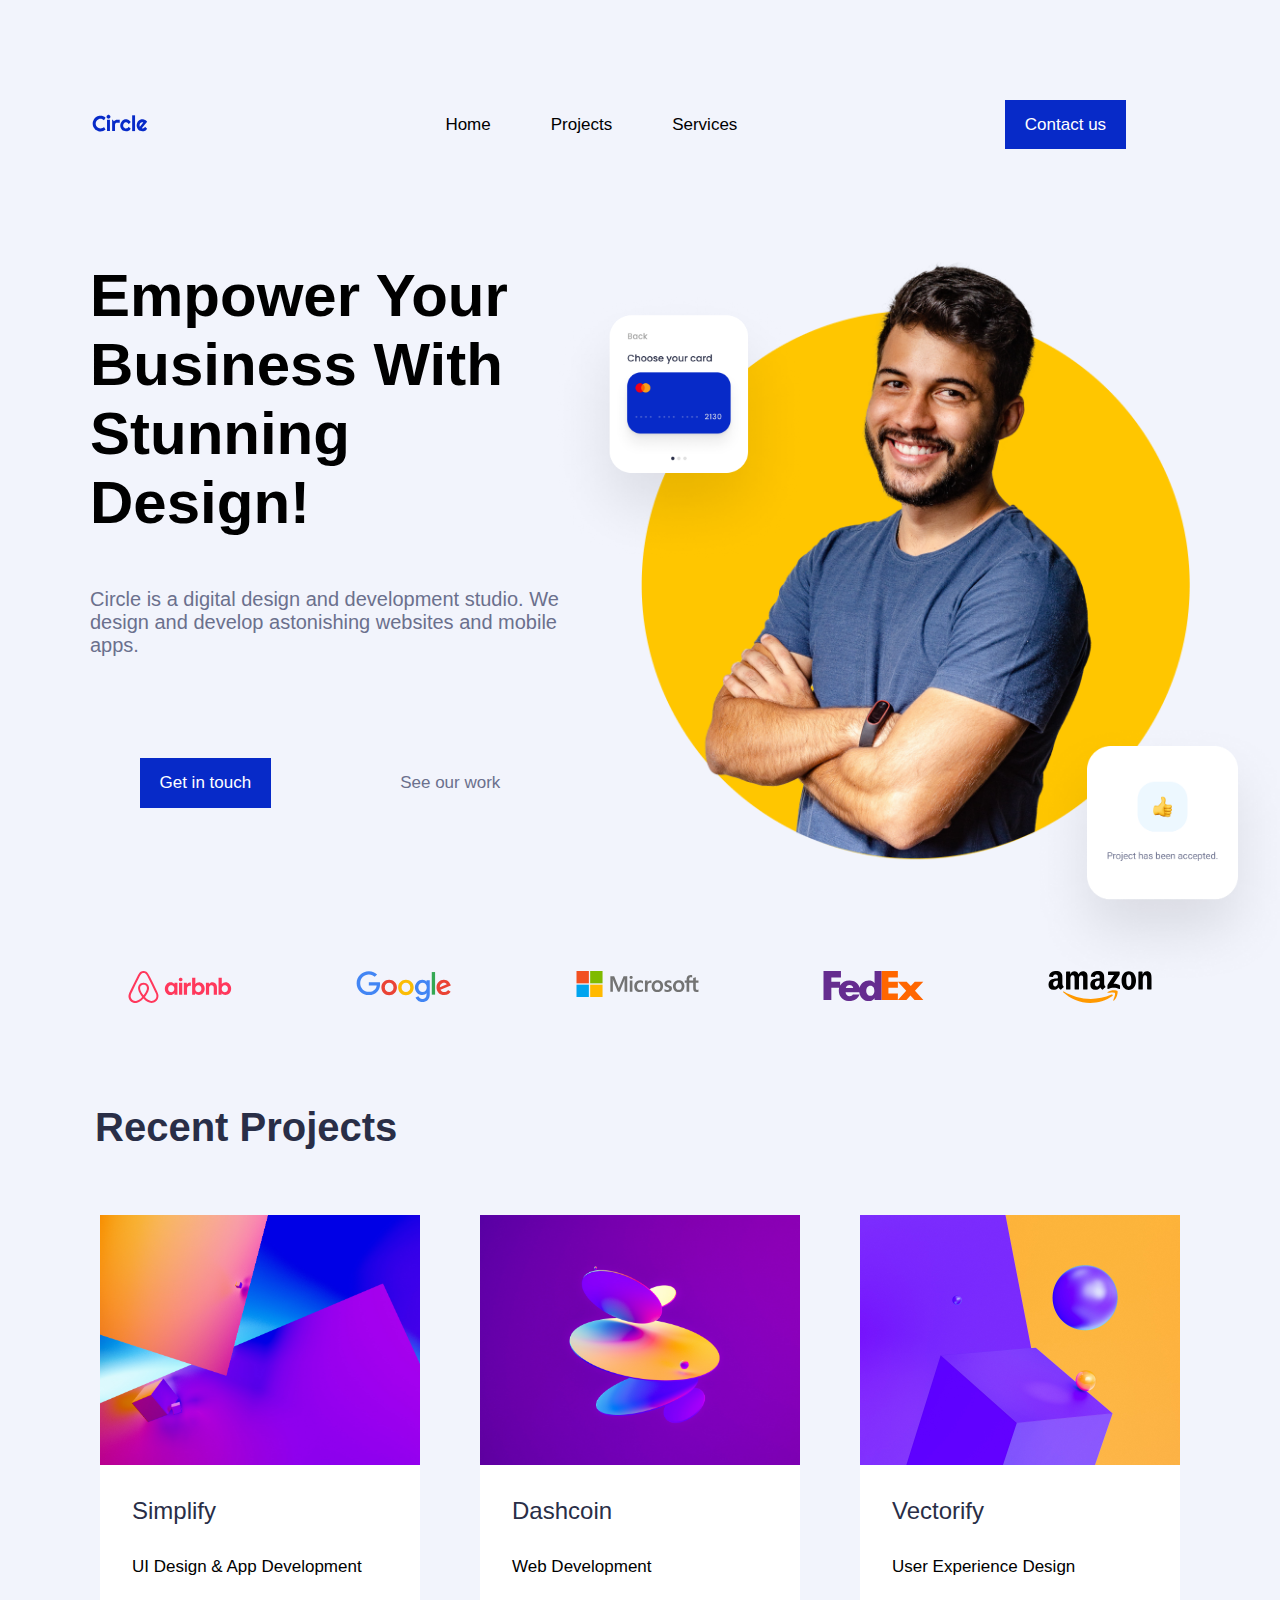
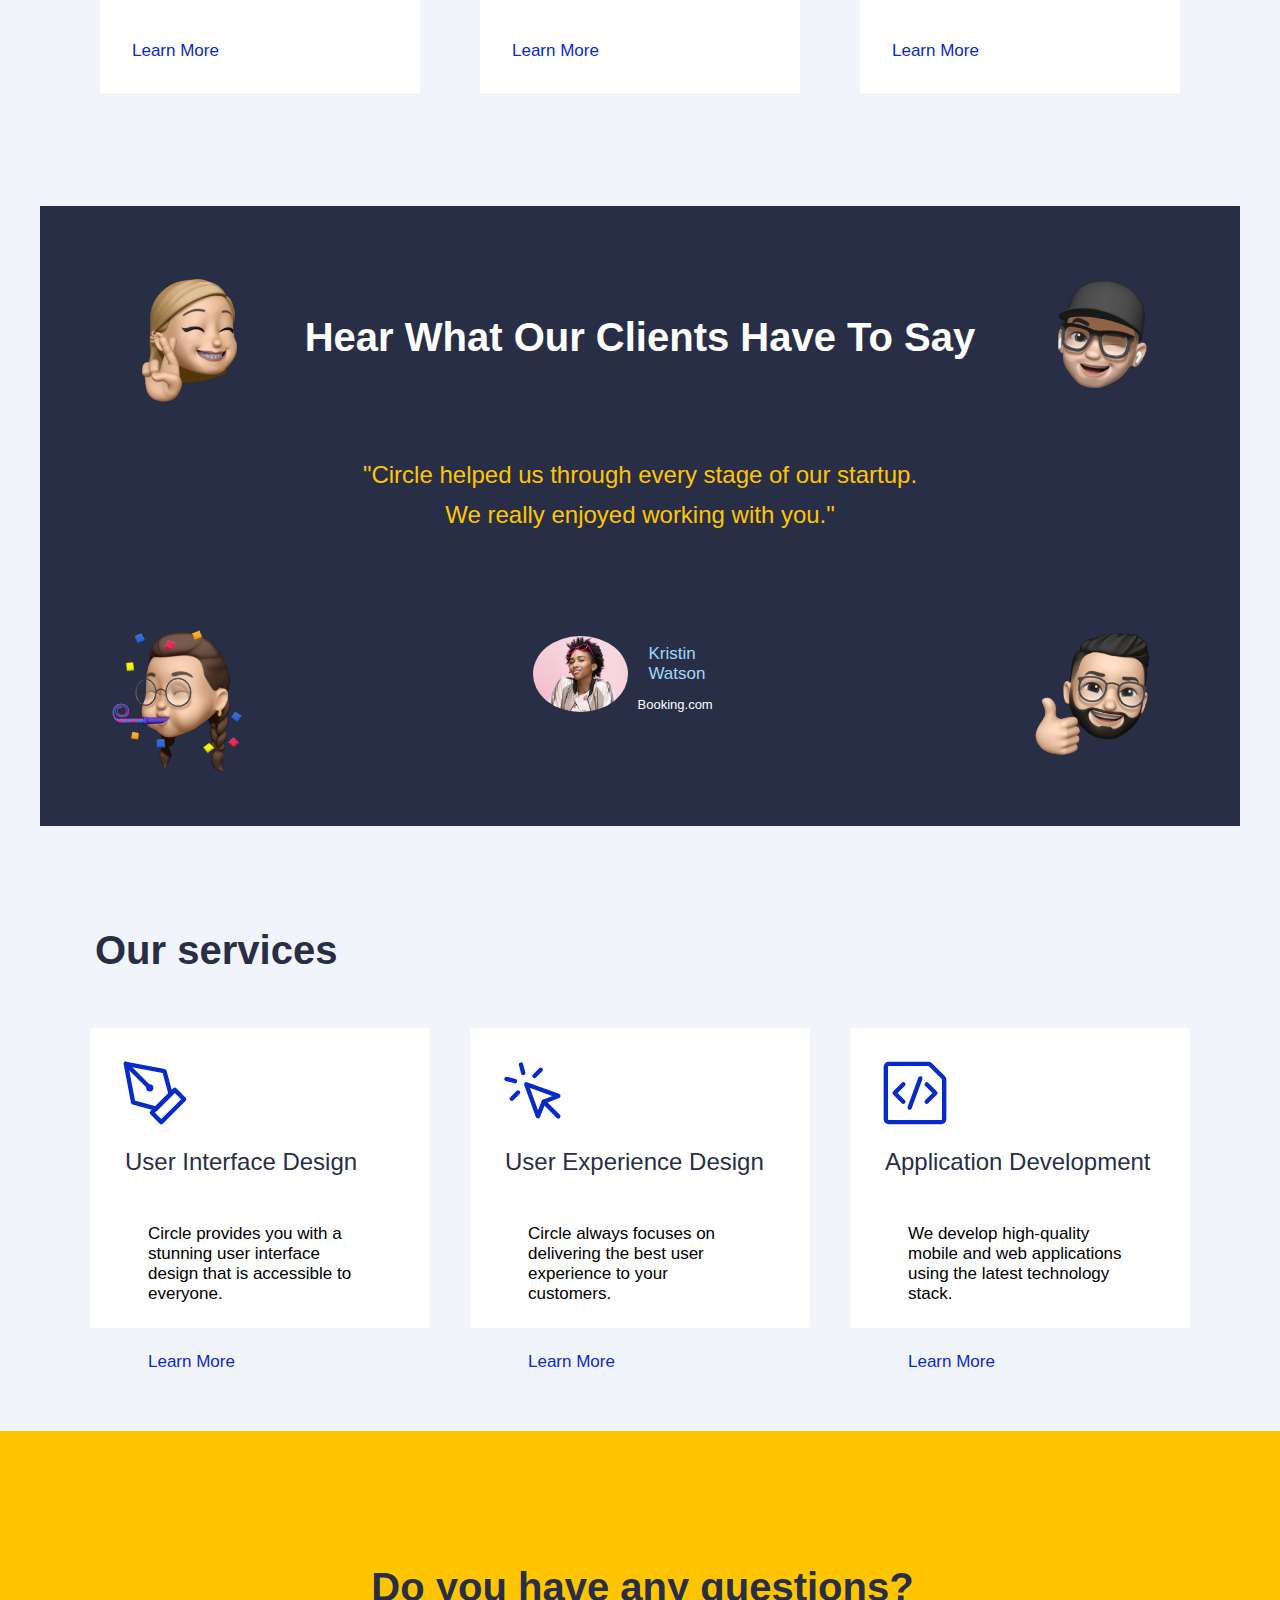
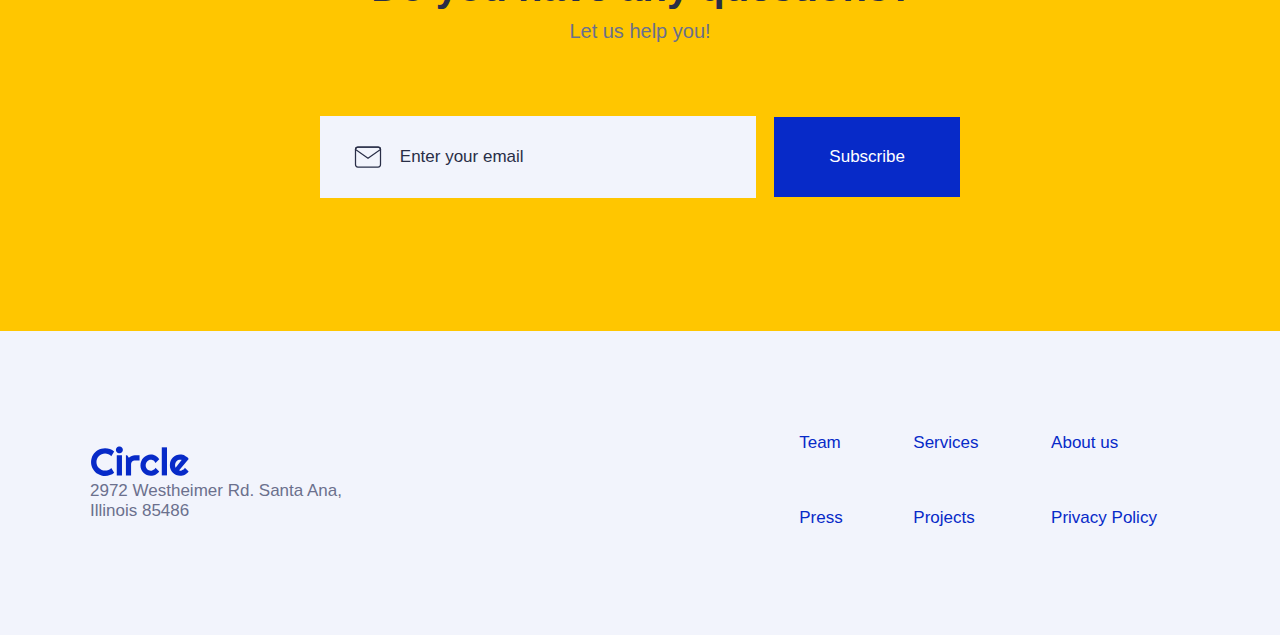
==== commit fd59d2de: "fix: typo" ====
--- a/index.html
+++ b/index.html
@@ -34,7 +34,7 @@
                         </div>
                     </label>
                     <ul class="list">
-                        <li class="blue2">Home</li>
+                        <li>Home</li>
                         <li>Projects</li>
                         <li>Services</li>
                     </ul>
--- a/assets/css/styles.css
+++ b/assets/css/styles.css
@@ -3,7 +3,6 @@
     --color-white: #FFFFFF;
     --color-blue: #072AC8;
     --color-light-blue: #a2d6f9;
-    --color-blue2: #0082f3;
     --color-grey: #292E47;
     --color-medium-grey: #514D67;
     --color-light-grey: #6B708D;
@@ -33,10 +32,6 @@
     color: var(--color-light-blue);
 }
 
-.blue2 {
-    color: var(--color-blue2);
-}
-
 .grey {
     color: var(--color-grey);
 }
@@ -503,12 +498,10 @@
         justify-content: center;
         align-items: center;
         gap: 2vh;
-        /* border: 1px solid black; */
     }
 
     #footer img {
         width: 100px;
-        /* border: 1px solid black; */
     }
 
     address {
@@ -555,9 +548,10 @@
         background-color: #072AC8;
         color: white;
         text-decoration: none;
-        padding: 15px 30px;
-        font-size: 17px;
-        font-weight: 500;
+        padding: 15px 20px;
+        font-size: 17px;
+        font-weight: 500;
+        white-space: nowrap;
     }
 
     /* Header Section*/
@@ -578,7 +572,6 @@
         flex-direction: row;
         align-items: center;
         justify-content: space-between;
-        /* border: 1px solid red; */
     }
 
     .header {
@@ -713,7 +706,6 @@
 #recent-projects h3, h5, a {
     margin: 10% 10% 10% 10%;
 }
-
 
 .projects-image {
     width: 100%;
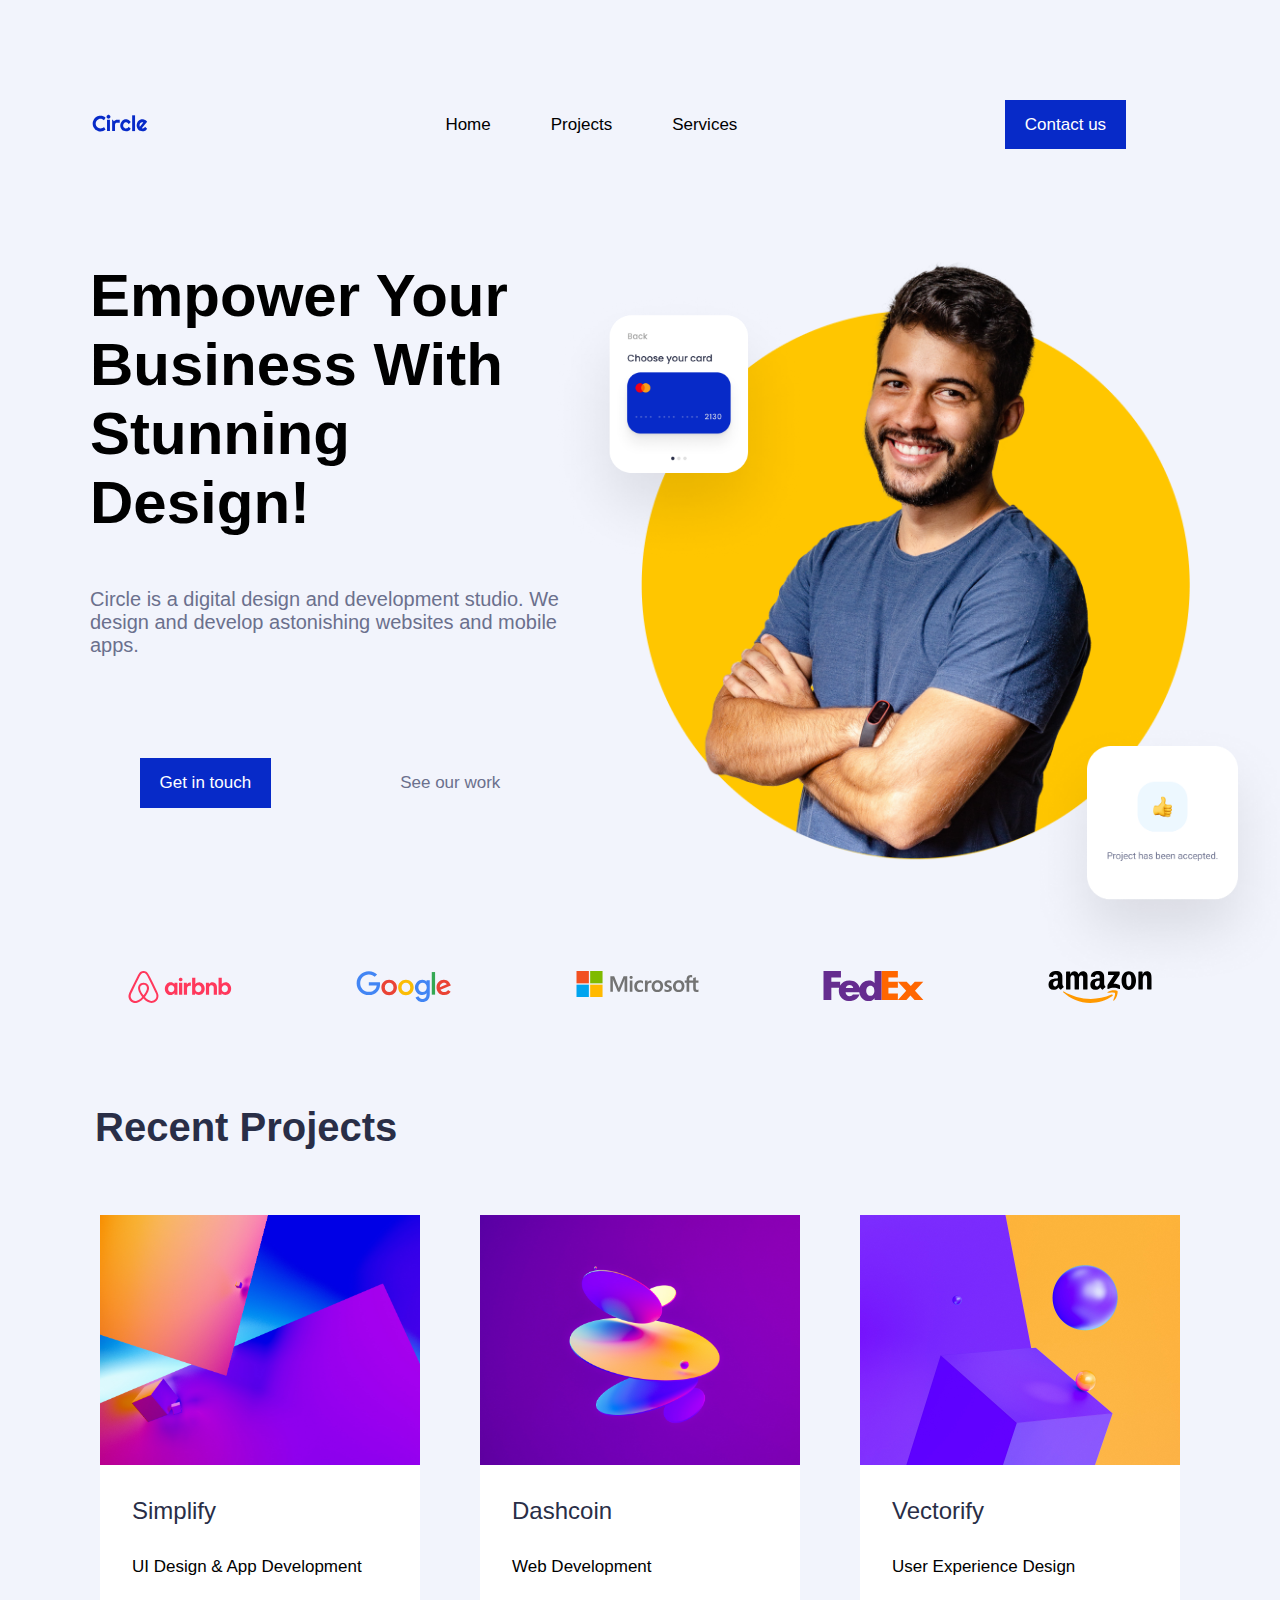
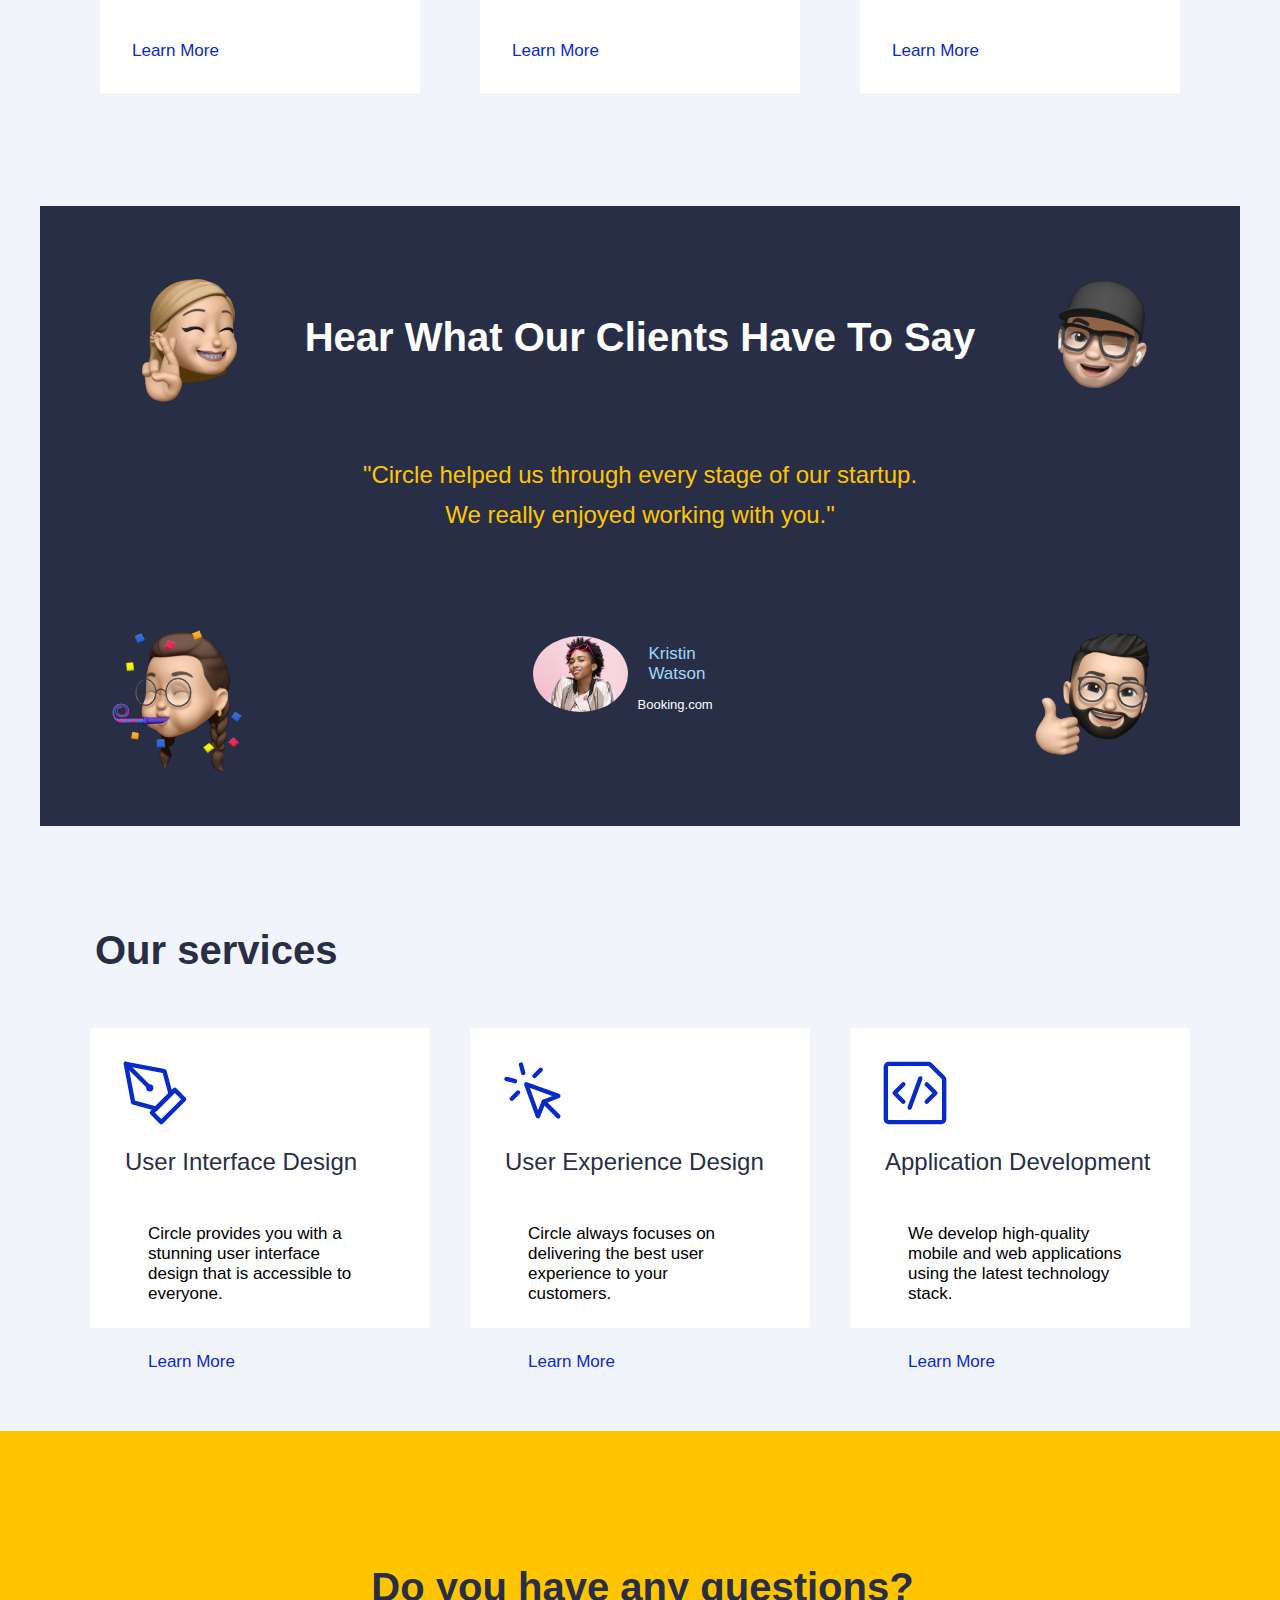
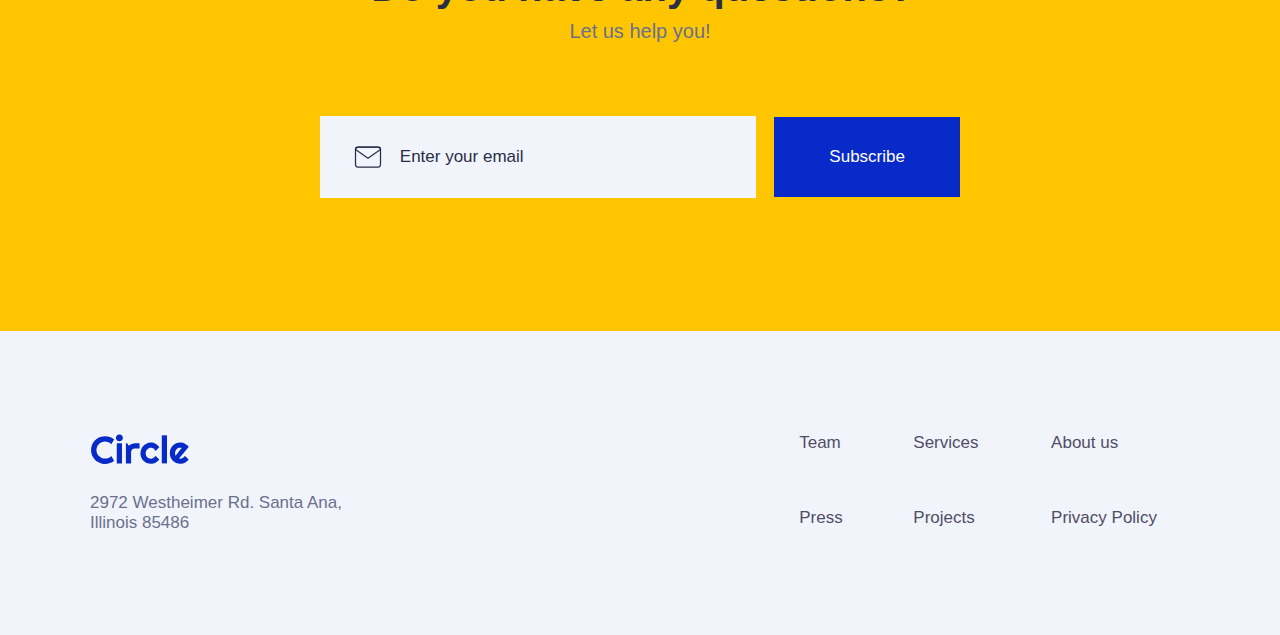
==== commit 5c9dbf09: "clean up" ====
--- a/index.html
+++ b/index.html
@@ -200,7 +200,7 @@
         </div>
     </section>
     <footer id="footer">
-        <div class="box3">
+        <div class="newsletter3">
             <img class="image-logo"
                 src="assets/images/logos/circle.svg" />
             <address class="light-grey">
--- a/assets/css/styles.css
+++ b/assets/css/styles.css
@@ -103,7 +103,7 @@
         font-weight: 400;
     }
 
-    
+
 
     /* Header Section */
 
@@ -210,8 +210,8 @@
         gap: 2vh;
         margin: 0;
     }
-    
-    
+
+
 
     .two-buttons {
         display: flex;
@@ -295,23 +295,12 @@
         flex-direction: column;
     }
 
-    .grey { 
-
-    }
-    #recent-projects h3 {
+    #recent-projects h3,
+    h5,
+    a {
         margin-left: 8vw;
         margin-top: 5vw;
-    }
-
-    #recent-projects h5 {
-        margin-left: 8vw;
-        margin-top: 1vw;
-    }
-
-    #recent-projects a {
-        margin-left: 8vw;
-        margin-top: 5vw;
-        margin-bottom: 8vw;
+        margin-bottom: 5vw;
     }
 
     .width {
@@ -322,8 +311,6 @@
         justify-content: space-between;
 
     }
-    
-
 
 
     /* Testemonials section*/
@@ -517,6 +504,12 @@
         gap: 50% 20%;
     }
 
+    .tags-item a {
+        white-space: nowrap;
+        text-decoration: none;
+        color: #514D67;
+    }
+
 }
 
 /* Desktop/Tablet/Laptop Screens */
@@ -679,46 +672,50 @@
 
     /* Recent projects Sectiion */
 
-#recent-projects {
-    margin-bottom: 8%;
-    max-width: 1100px;
-    margin: 0 auto;
-    display: flex;
-    flex-direction: column;
-}
-
-.horizontal {
-    margin-top: 5%;
-    display: flex;
-    gap: 40px;
-}
-
-.newsletter-section {
-    background-color: #FFFFFF;
-    display: flex;
-    flex-direction: column;
-}
-
-.grey { 
-    margin-left: 5px;
-}
-
-#recent-projects h3, h5, a {
-    margin: 10% 10% 10% 10%;
-}
-
-.projects-image {
-    width: 100%;
-    height: 250px;
-    object-fit: cover;
-}
-.box-section {
-    flex: 1;
-    margin: 10px;
-    display: flex;
-    flex-direction: column;
-    background-color: #FFFFFF;
-}
+    #recent-projects {
+        margin-bottom: 8%;
+        max-width: 1100px;
+        margin: 0 auto;
+        display: flex;
+        flex-direction: column;
+    }
+
+    .horizontal {
+        margin-top: 5%;
+        display: flex;
+        gap: 40px;
+    }
+
+    .newsletter-section {
+        background-color: #FFFFFF;
+        display: flex;
+        flex-direction: column;
+    }
+
+    .grey {
+        margin-left: 5px;
+    }
+
+    #recent-projects h3,
+    h5,
+    a {
+        margin: 10% 10% 10% 10%;
+    }
+
+    .projects-image {
+        width: 100%;
+        height: 250px;
+        object-fit: cover;
+    }
+
+    .box-section {
+        flex: 1;
+        margin: 10px;
+        display: flex;
+        flex-direction: column;
+        background-color: #FFFFFF;
+    }
+
     /* Testemonials section */
 
     #opinions {
@@ -739,7 +736,7 @@
         align-items: center;
     }
 
-    #opinions img { 
+    #opinions img {
         width: 14%;
     }
 
@@ -967,4 +964,9 @@
         gap: 50% 5%;
     }
 
+    .tags-item a {
+        white-space: nowrap;
+        text-decoration: none;
+        color: #514D67;
+    }
 }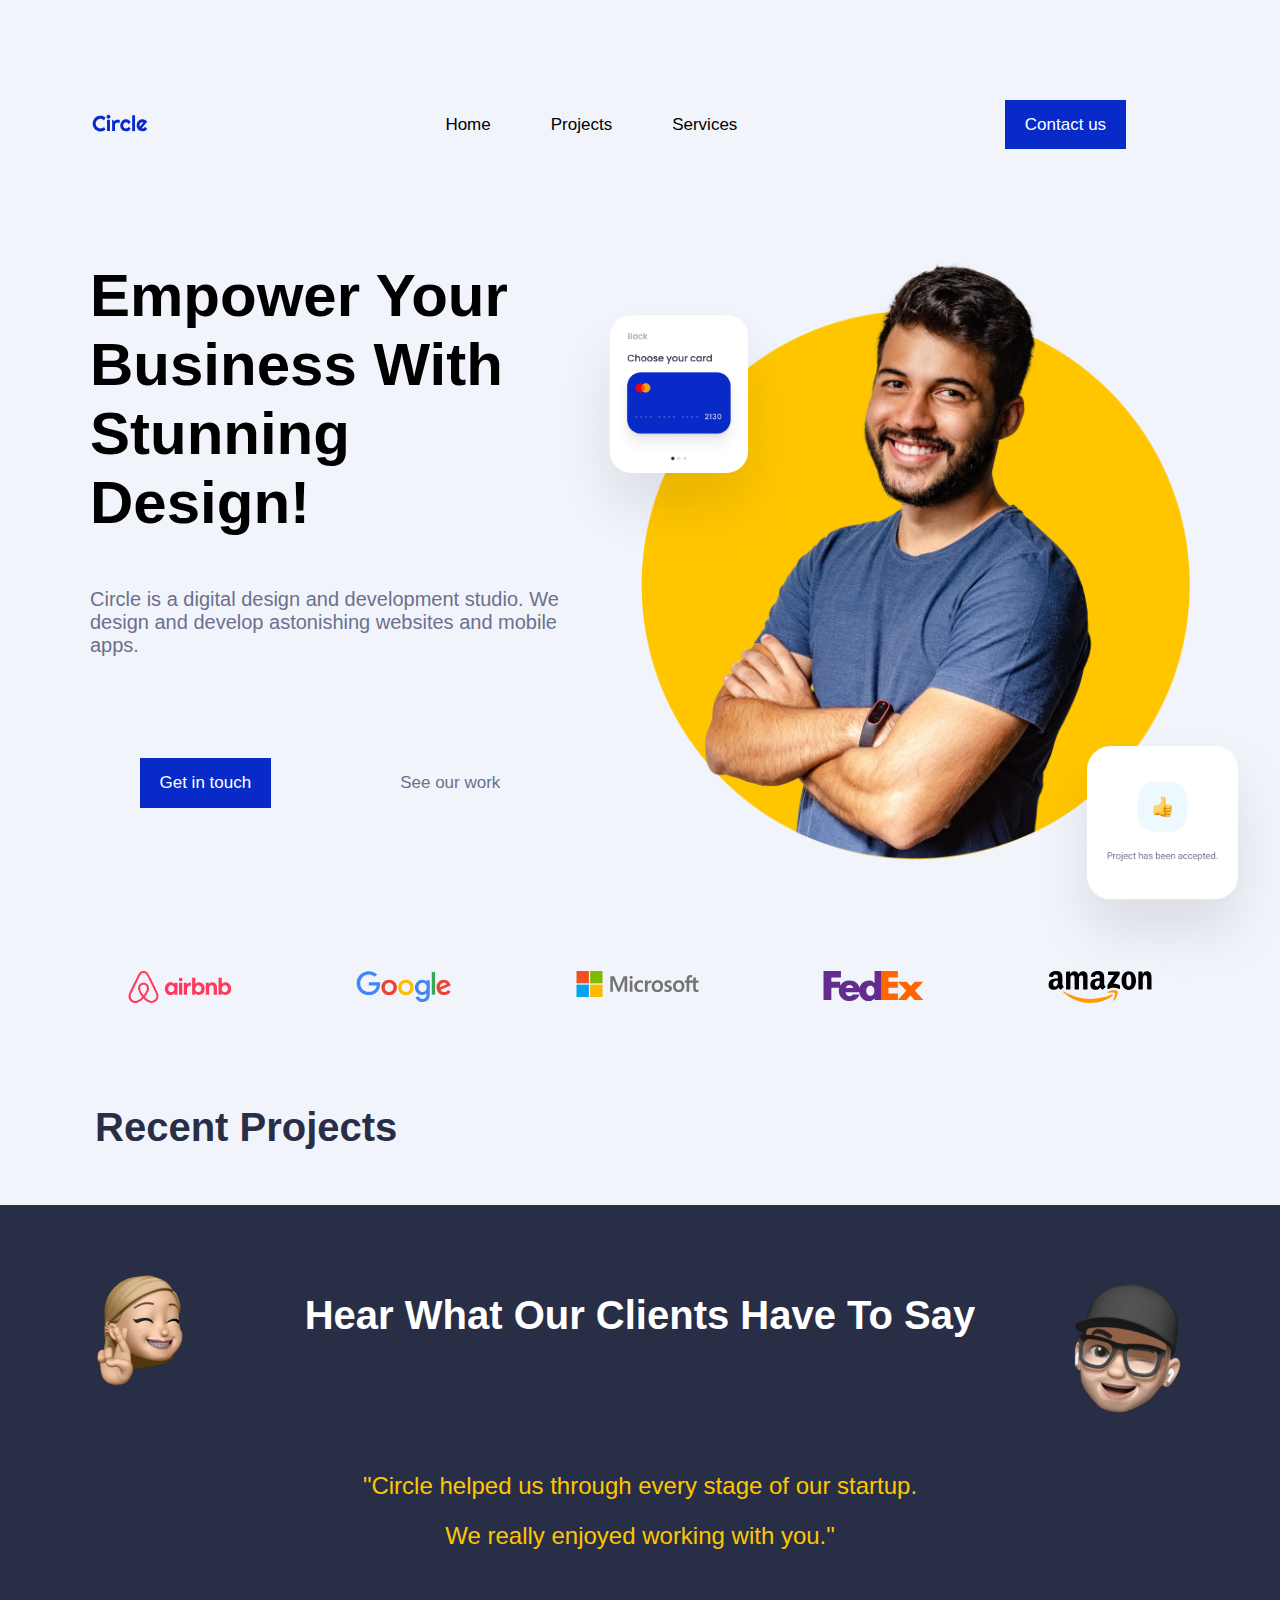
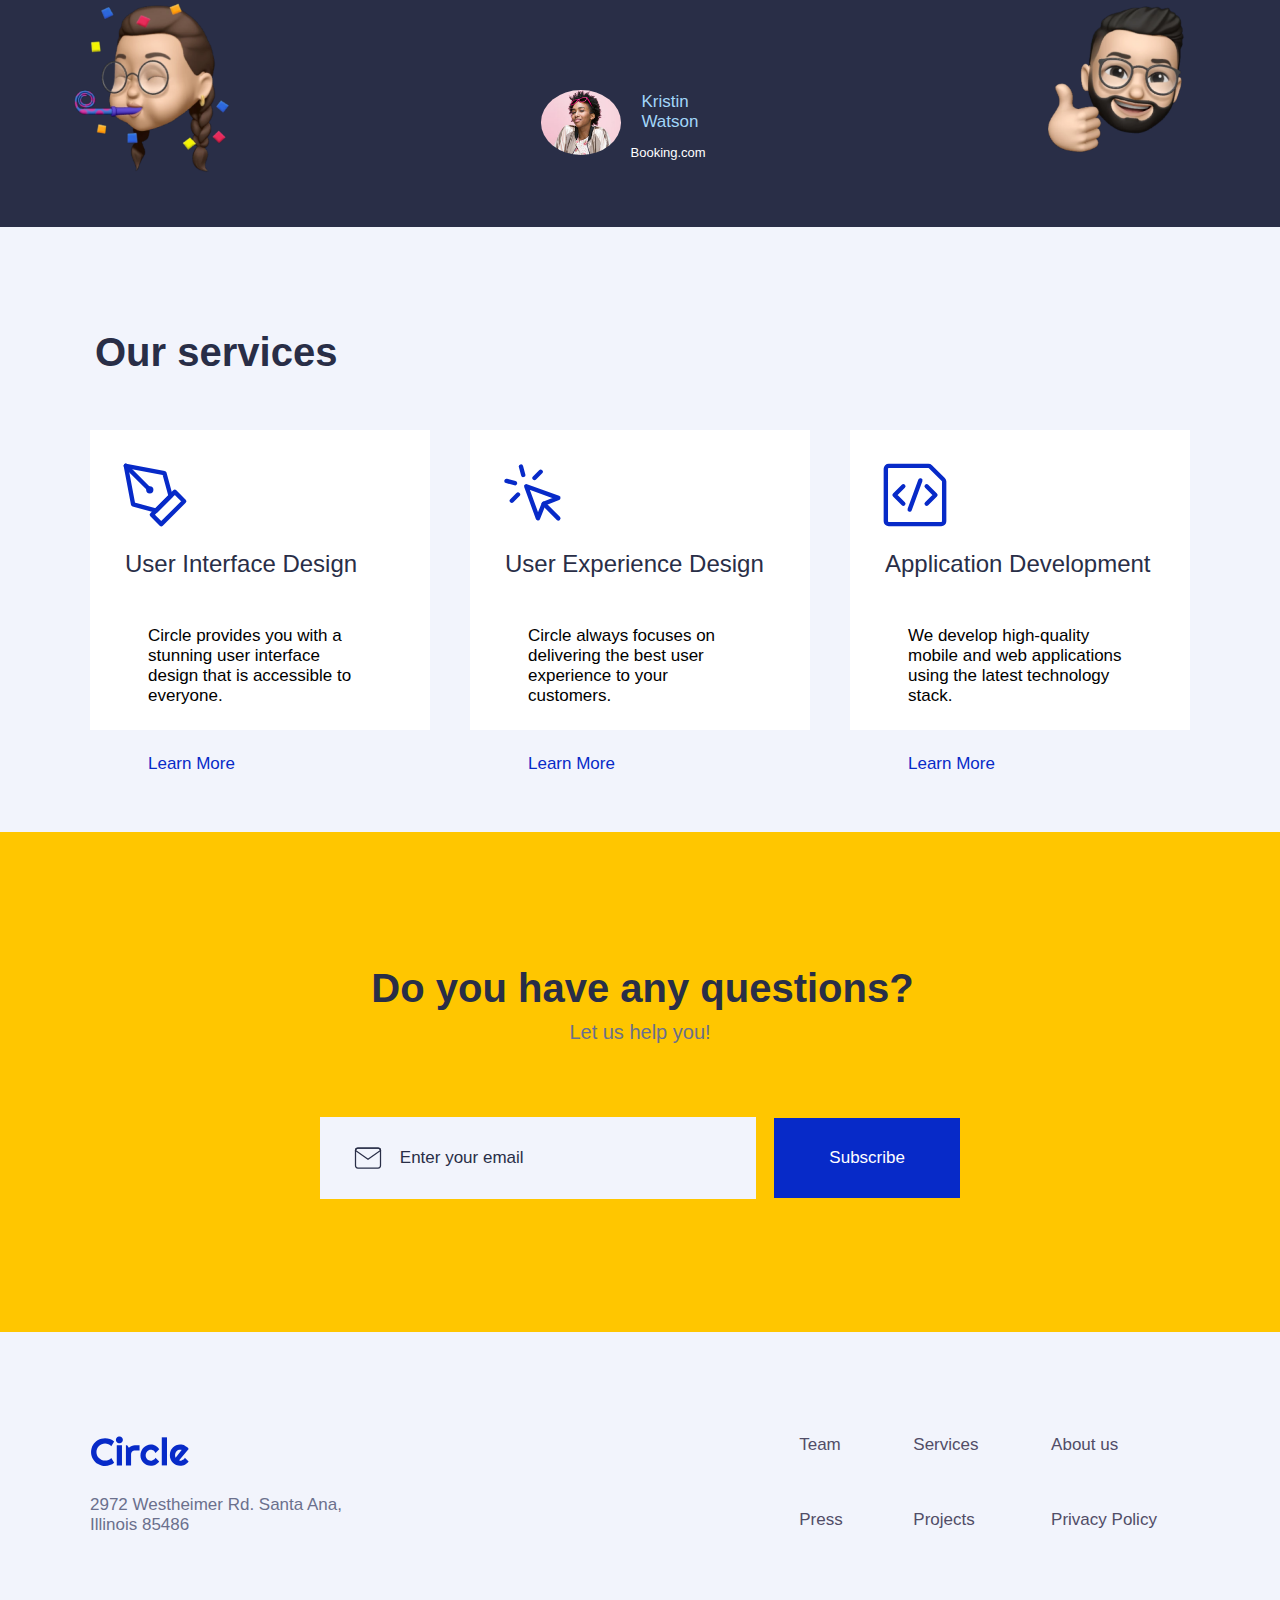
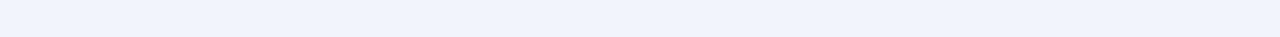
==== commit 7af87784: "fix: typos" ====
--- a/index.html
+++ b/index.html
@@ -91,11 +91,11 @@
         <div class="vertical-container">
             <h2 class="grey">Recent Projects</h2>
             <div class="vertical-container horizontal projects">
-                <article class="box-section">
+                <!-- <article class="box-section">
 					<img class="projects-image" src="assets/images/projects-section/1.jpg" alt="simplify" >
 					<div class="fill">
-						<h3 class="grey">Simplify</h3>
-						<h5>UI Design & App Development</h5>
+
+                        <h5>UI Design & App Development</h5>
 					</div>
 					<a href="project.html" class="button-learn blue">Learn More</a>
 				</article>
@@ -113,13 +113,14 @@
 						<h3 class="grey">Vectorify</h3>
 						<h5>User Experience Design</h5>
 					</div>
-					<a href="project.html" class="button-learn blue">Learn More</a>
-				</article>
-            </div>
+					<a href="project.html" class="button-learn blue">Learn More</a> -->
+				<!-- </article> -->
+            </div>
+            <div id="message2"></div>
         </div>
     </section>
     <section id="opinions">
-        <div class="disposition">
+        <div class="memojis">
             <img class="memoji1 visible"
                 src="assets/images/testimonial-section/memoji-1.png"
                 alt="memoji1" />
@@ -224,7 +225,6 @@
             </div>
         </div>
     </footer>
-    <script src="homepage.js"></script>
 </body>
 
 </html>--- a/assets/css/styles.css
+++ b/assets/css/styles.css
@@ -71,6 +71,7 @@
     font-weight: var(--font-weight-h6);
 }
 
+
 @media only screen and (max-width: 902px) {
 
     .super-container {
@@ -211,11 +212,11 @@
         margin: 0;
     }
 
-
-
     .two-buttons {
         display: flex;
         align-content: center;
+        margin-left: 50%;
+        margin-right: 50%;
         margin-top: 50px;
         font-size: 17px;
         font-weight: 500;
@@ -286,7 +287,6 @@
         display: flex;
         flex-direction: column;
         gap: 1vh;
-        /* border: 1px solid red; */
     }
 
     .newsletter-section {
@@ -309,67 +309,80 @@
         display: flex;
         flex-direction: column;
         justify-content: space-between;
-
-    }
-
+    }
+
+    #message2 {
+        height: 40px;
+        padding: 15px 30px;
+        background-color: #ffa2a26a;
+        display: flex;
+        justify-content: center;
+        align-items: center;
+        text-align: center;
+    }
 
     /* Testemonials section*/
 
-    #opinions {
-        margin-bottom: 8vh;
-        height: 50vh;
-        padding: 5vh 0;
-        position: relative;
-        background-color: #292E47;
-        background-image: url(assets/images/testemonial-section/orbit.png);
-        background-position: center;
-        background-repeat: no-repeat;
-        background-size: cover;
-    }
-
-    #opinions h3 {
-        margin-top: 6vh;
-        margin-bottom: 6vh;
-    }
-
-    .disposition {
-        width: 100vw;
-        margin-right: auto;
-        margin-left: auto;
-        display: flex;
-        justify-content: space-around;
-        align-items: baseline;
-    }
-
-
-    .profile-pic {
-        width: 50px;
-        height: 50px;
-        border-radius: 50%;
-        object-fit: cover;
-    }
-
-    .personal-opinion {
-        display: flex;
-        flex-direction: column;
-        text-align: center;
-        line-height: 5vh;
-        width: 80vw;
-        align-items: center;
-        justify-content: space-around;
-    }
-
-    .card {
-        display: flex;
-        gap: 20px;
-        align-items: center;
-
-    }
-
-    .card-texts {
-        text-align: left;
-        line-height: 30px;
-    }
+   #opinions {
+       margin-bottom: 8vh;
+       height: 50vh;
+       padding: 5vh 0;
+       position: relative;
+       background-color: #292E47;
+       background-image: url(assets/images/testemonial-section/orbit.png);
+       background-position: center;
+       background-repeat: no-repeat;
+       background-size: cover;
+       display: flex;
+       flex-direction: column;
+       align-items: center;
+       justify-content: center;
+   }
+
+   #opinions h3 {
+       margin-top: 6vh;
+       margin-bottom: 6vh;
+       text-align: center;
+   }
+
+   .mmemojis {
+       width: 100vw;
+       display: flex;
+       justify-content: center;
+       align-items: center;
+       gap: 20px;
+       /* Adjust the gap as needed */
+   }
+
+   .personal-opinion {
+       display: flex;
+       flex-direction: column;
+       text-align: center;
+       line-height: 5vh;
+       width: 80vw;
+       align-items: center;
+       justify-content: space-around;
+   }
+
+   .profile-pic {
+       max-width: 50px;
+       max-height: 50px;
+       border-radius: 50%;
+       object-fit: cover;
+   }
+
+   .card {
+       display: flex;
+       gap: 20px;
+       align-items: center;
+       justify-content: center;
+       /* Center the content horizontally */
+   }
+
+   .card-texts {
+       text-align: left;
+       line-height: 30px;
+   }
 
 
     /* Our Services section */
@@ -716,93 +729,106 @@
         background-color: #FFFFFF;
     }
 
+    #messageError {
+        height: 40px;
+        padding: 15px 30px;
+        background-color: #ffa2a26a;
+        display: flex;
+        justify-content: center;
+        align-items: center;
+        text-align: center;
+        margin-bottom: 10%;
+    }
+
     /* Testemonials section */
-
-    #opinions {
-        margin-top: 8%;
-        margin-bottom: 8%;
-        position: relative;
-        background-color: #292E47;
-        background-image: url("assets/images/testemonial-section/orbi.png");
-        background-position: center;
-        background-repeat: no-repeat;
-        background-size: cover;
-        max-width: 1200px;
-        margin-right: auto;
-        margin-left: auto;
-        height: 620px;
-        display: flex;
-        justify-content: center;
-        align-items: center;
-    }
-
-    #opinions img {
-        width: 14%;
-    }
-
-    .disposition {
-        justify-items: flex-end;
-        width: 70%;
-        height: 80%;
-        display: flex;
-        justify-content: center;
-        align-items: center;
-    }
-
-    .memoji1 {
-        position: absolute;
-        top: 50px;
-        left: 60px;
-    }
-
-    .memoji2 {
-        position: absolute;
-        top: 50px;
-        right: 60px;
-    }
-
-    .memoji3 {
-        position: absolute;
-        bottom: 50px;
-        right: 60px;
-    }
-
-    .memoji4 {
-        position: absolute;
-        bottom: 50px;
-        left: 60px;
-    }
-
-    .profile-pic {
-        width: 50px;
-        height: auto;
-        border-radius: 50%;
-        object-fit: cover;
-    }
-
-    .personal-opinion {
-        display: flex;
-        flex-direction: column;
-        text-align: center;
-        line-height: 40px;
-        width: 80%;
-        height: 100%;
-        align-items: center;
-        justify-content: space-around;
-    }
-
-    .card {
-        display: flex;
-        gap: 10px;
-        align-items: center;
-        justify-content: center;
-    }
-
-    .card-texts {
-        text-align: left;
-        line-height: 20px;
-    }
-
+    	#opinions {
+    	    margin-bottom: 8%;
+    	    position: relative;
+    	    background-color: #292E47;
+    	    background-image: url("https://res.cloudinary.com/dmcofgm8p/image/upload/v1658237000/Midproject_Images/Orbit_uw90mo.png");
+    	    background-position: center;
+    	    background-repeat: no-repeat;
+    	    background-size: cover;
+    	    max-width: 1300px;
+    	    margin-right: auto;
+    	    margin-left: auto;
+    	    height: 622px;
+    	    display: flex;
+    	    justify-content: center;
+    	    align-items: center;
+    	}
+    
+    	#opinions h3 {
+    	    margin-top: 6vh;
+    	    margin-bottom: 6vh;
+    	}
+    
+    	.memojis {
+    	    justify-items: flex-end;
+    	    width: 80%;
+    	    height: 100%;
+    	    display: flex;
+    	    justify-content: center;
+    	    align-items: center;
+    	}
+        .memoji1, .memoji2, .memoji3, .memoji4 {
+            width: 200px;
+        }
+    
+    	.memoji1 {
+    	    position: absolute;
+    	    top: 50px;
+    	    left: 60px;
+            width: 150px;
+    	}
+    
+    	.memoji2 {
+    	    position: absolute;
+    	    top: 50px;
+    	    right: 60px;
+    	}
+    
+    	.memoji3 {
+    	    position: absolute;
+    	    bottom: 50px;
+    	    right: 60px;
+    	}
+    
+    	.memoji4 {
+    	    position: absolute;
+    	    bottom: 50px;
+    	    left: 60px;
+    	}
+    
+    	.profile-pic {
+    	    max-width: 80px;
+    	    max-height: 80px;
+            border-radius: 50%;
+    	}
+    
+    	.personal-opinion {
+    	    display: flex;
+    	    flex-direction: column;
+    	    text-align: center;
+    	    line-height: 50px;
+    	    width: 80%;
+    	    height: 100%;
+    	    align-items: center;
+    	    justify-content: space-around;
+            margin-top: 10%;
+    	}
+    
+    	.card {
+    	    display: flex;
+    	    gap: 10px;
+    	    align-items: center;
+            margin-bottom: 10%;
+    	}
+    
+    	.card-texts {
+    	    text-align: left;
+    	    line-height: 20px;
+    	}
 
     /*Services section*/
 
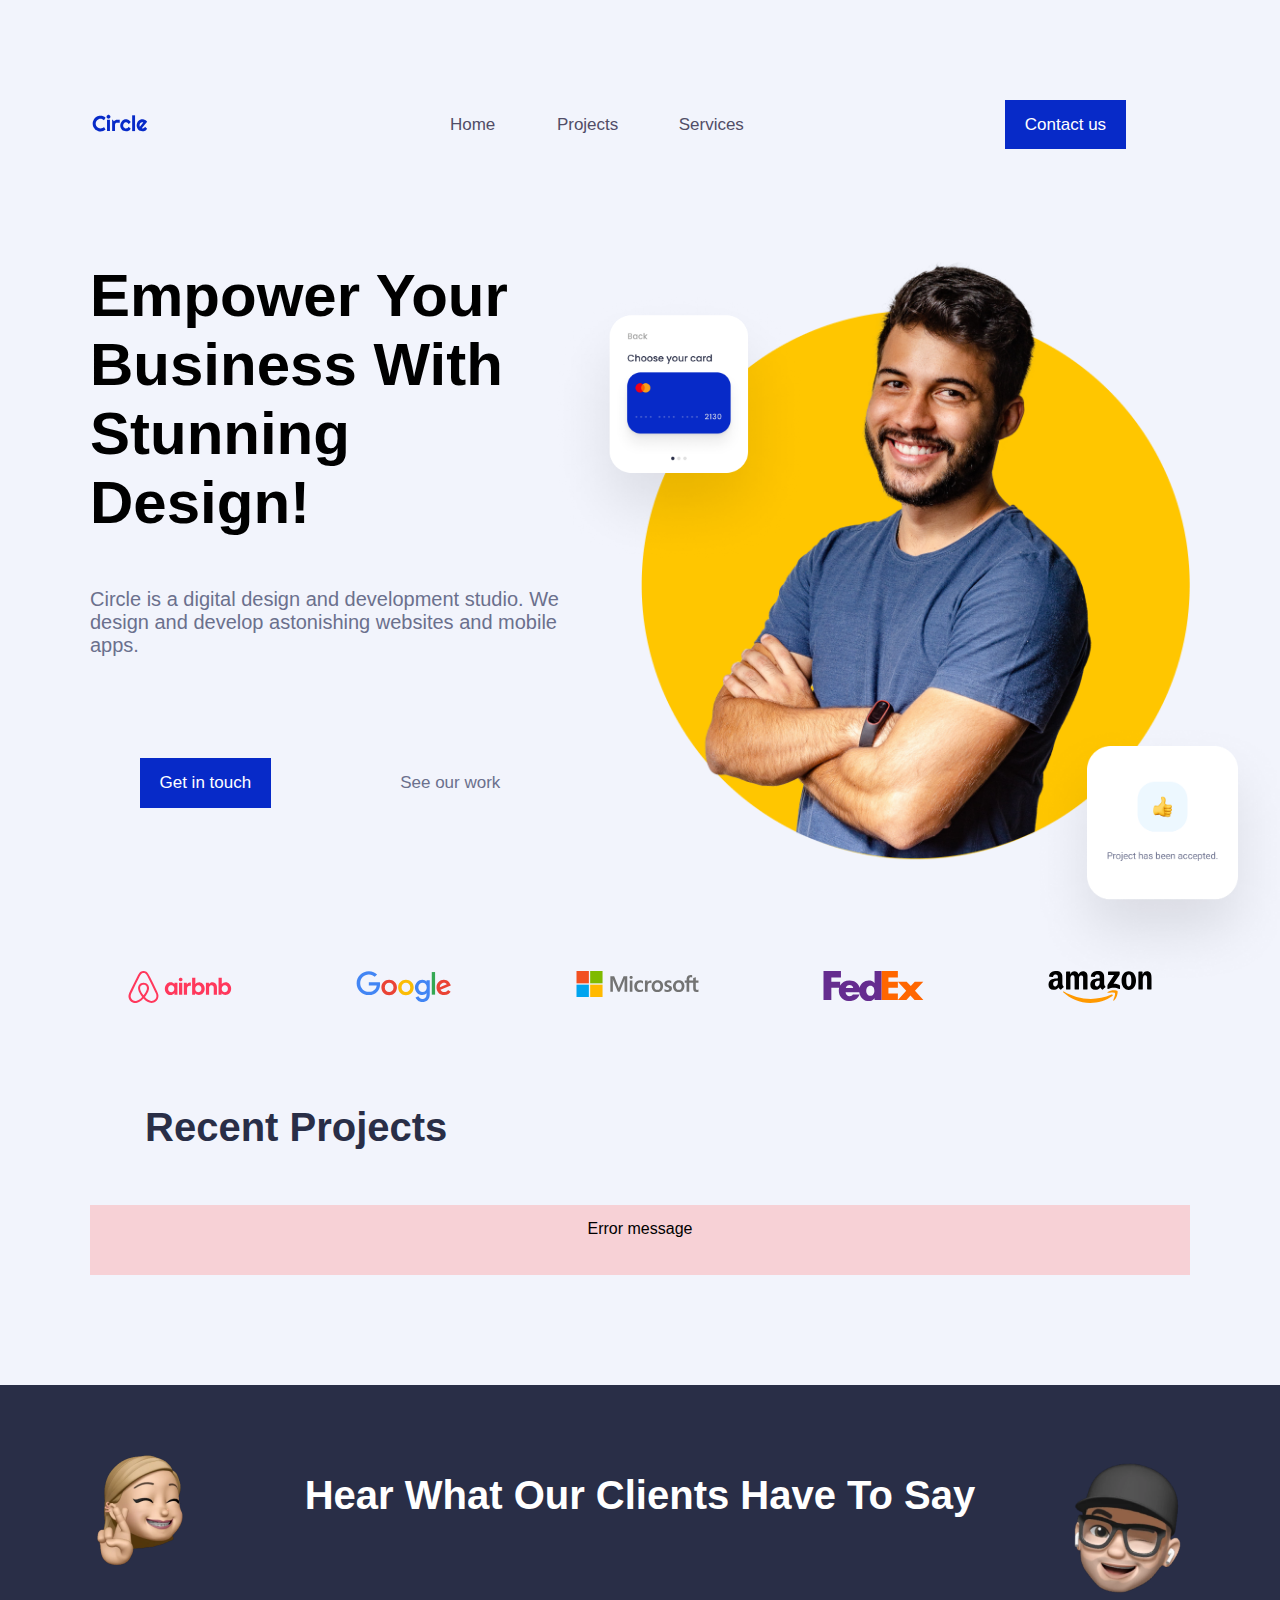
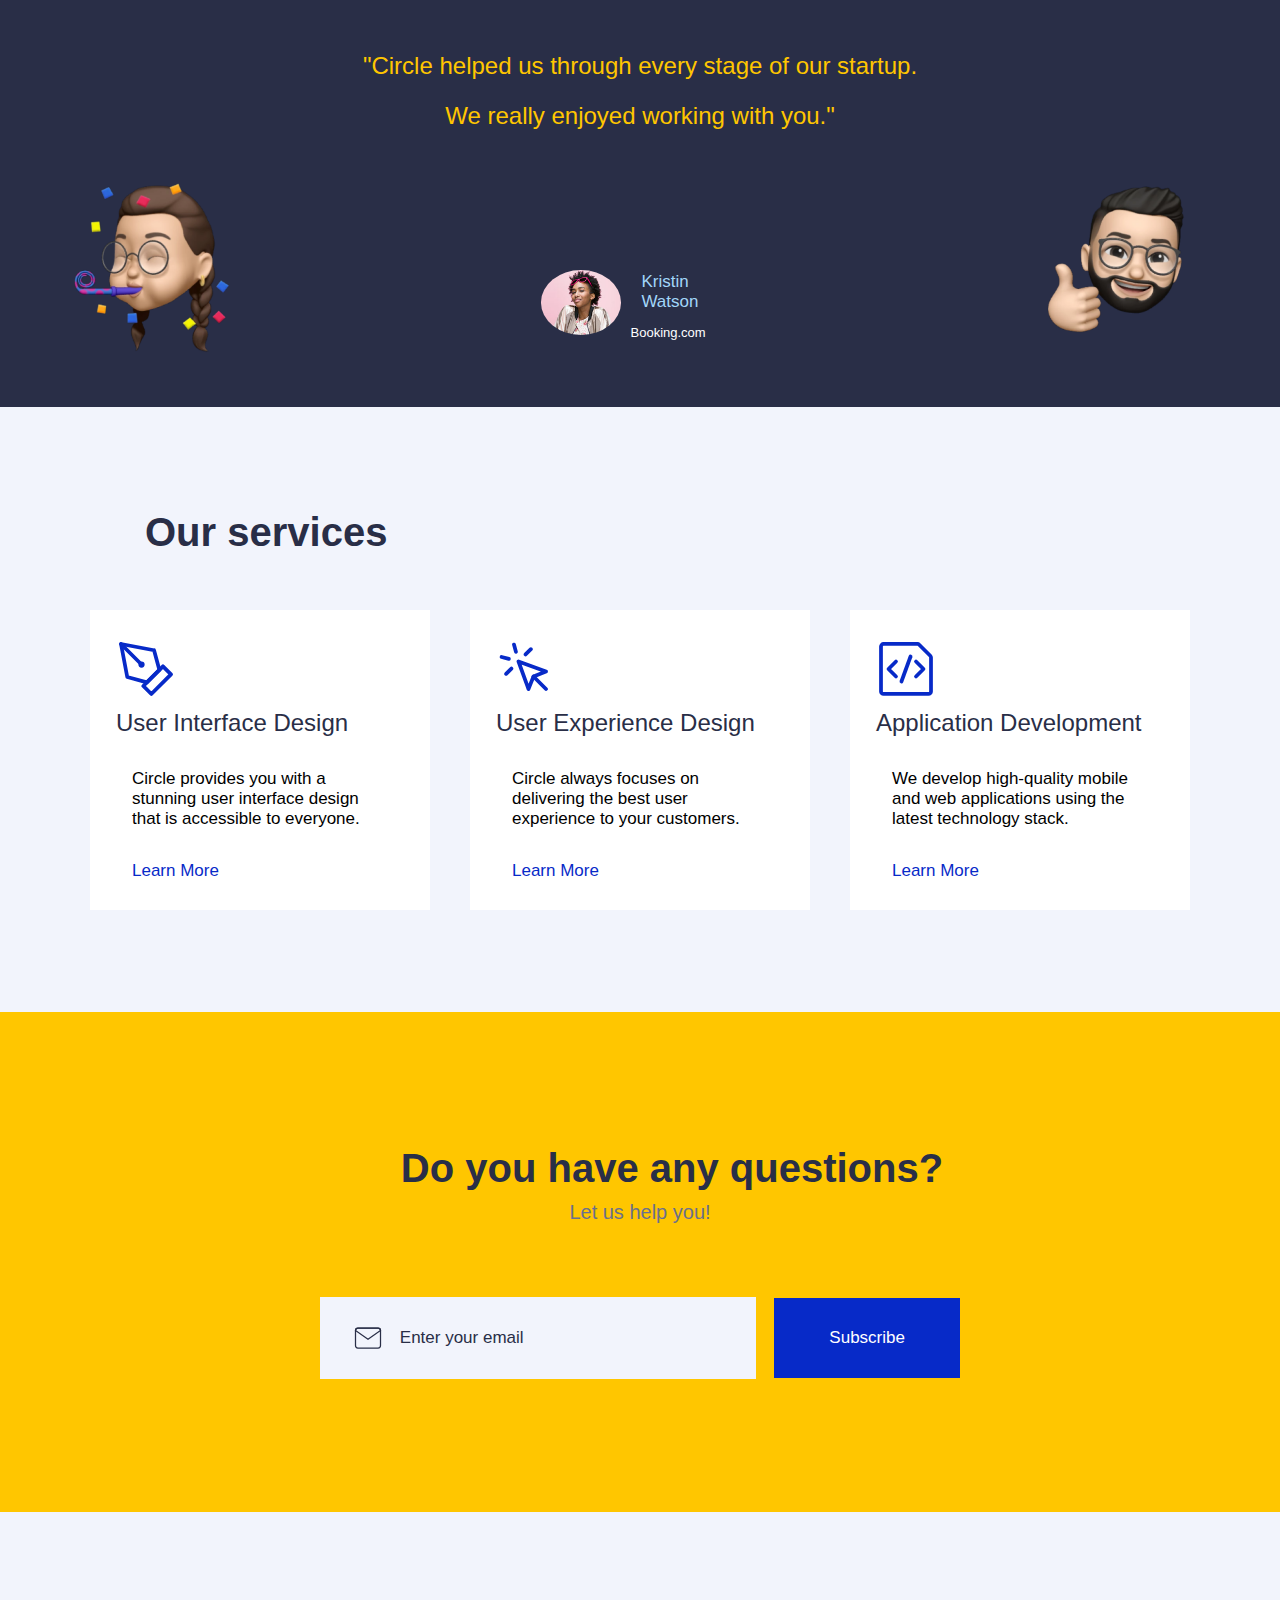
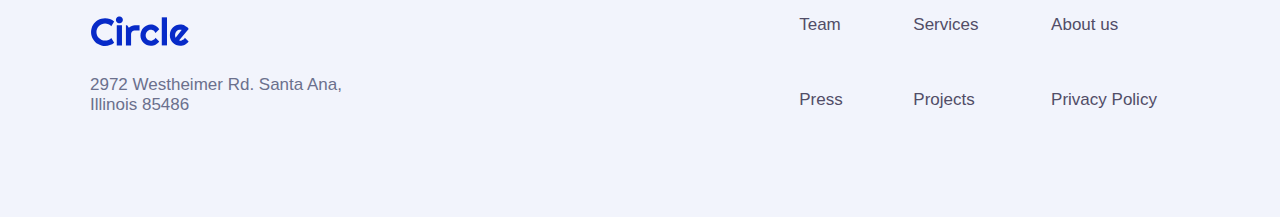
==== commit 556d78bb: "fix: minor improvent" ====
--- a/index.html
+++ b/index.html
@@ -34,9 +34,9 @@
                         </div>
                     </label>
                     <ul class="list">
-                        <li>Home</li>
-                        <li>Projects</li>
-                        <li>Services</li>
+                        <li><a href="index.html">Home</a></li>
+                        <li><a href="project.html">Projects</a></li>
+                        <li><a href="#services">Services</a></li>
                     </ul>
                 </nav>
                 <div class="visible">
@@ -116,7 +116,7 @@
 					<a href="project.html" class="button-learn blue">Learn More</a> -->
 				<!-- </article> -->
             </div>
-            <div id="message2"></div>
+            <div id="messageError"></div>
         </div>
     </section>
     <section id="opinions">
@@ -158,7 +158,7 @@
                     <img src="assets/images/services-section/icons/1.svg"
                         alt="pen">
                     <h3 class="grey">User Interface Design</h3>
-                    <h5>
+                    <h5 class="service-description">
                         Circle provides you with a stunning user interface design that is accessible to everyone.
                     </h5>
                     <div><a href="#recent-projects" class="button-learn blue">Learn More</a></div>
--- a/assets/css/styles.css
+++ b/assets/css/styles.css
@@ -71,6 +71,12 @@
     font-weight: var(--font-weight-h6);
 }
 
+a {
+    white-space: nowrap;
+    text-decoration: none;
+    color: #514D67;
+}
+
 
 @media only screen and (max-width: 902px) {
 
@@ -104,103 +110,98 @@
         font-weight: 400;
     }
 
-
-
     /* Header Section */
 
-    .header {
-        position: relative;
-        width: 100vw;
-        display: flex;
-        justify-content: center;
-    }
-
-    .menu-container {
-        width: 80vw;
-        height: 70px;
-        display: flex;
-        flex-direction: row;
-        align-items: center;
-        justify-content: space-between;
-    }
-
-    .logo-container {
-        padding: 5% 0;
-        width: 60px;
-        height: 18px;
-    }
-
-    #hamburger {
-        position: relative;
-        height: 100%;
-        width: 15%;
-        display: flex;
-        flex-direction: column;
-
-    }
-
-    #hamburger input {
-        display: none;
-        position: absolute;
-        inset: 0;
-        margin: auto;
-    }
-
-    .list {
-        visibility: hidden;
-        position: absolute;
-        inset: 70px 0 auto -80vw;
-        width: 100vw;
-        overflow: hidden;
-        display: flex;
-        flex-direction: column;
-        align-items: center;
-        justify-content: center;
-        list-style: none;
-        padding: 2vh 0;
-    }
-
-    #hamburger input:checked~ul {
-        visibility: visible;
-    }
-
-    #hamburger input:checked~label {
-        background-color: lightgrey;
-    }
-
-
-    #hamburger label {
-        height: 100%;
-        width: 50px;
-        display: flex;
-        flex-direction: column;
-        justify-content: center;
-        align-items: center;
-    }
-
-    .icon {
-        width: 15px;
-        height: 10px;
-        display: flex;
-        flex-direction: column;
-        justify-content: space-between;
-    }
-
-    hr {
-        height: 2px;
-        background-color: #292E47;
-        border: none;
-    }
-
-    ul li {
-        width: 80vw;
-        margin: 10px;
-        padding: 4%;
-        font-size: 17px;
-        font-weight: 500;
-        background-color: #d3d3d3;
-        box-shadow: 0px 0px 20px rgba(0, 0, 0, 0.1);
-    }
+   .header {
+       position: relative;
+       width: 100vw;
+       display: flex;
+       justify-content: center;
+   }
+
+   .menu-container {
+       width: 80vw;
+       height: 70px;
+       display: flex;
+       flex-direction: row;
+       align-items: center;
+       justify-content: space-between;
+   }
+
+   .logo-container {
+       padding: 6% 0;
+       width: 60px;
+       height: 18px;
+   }
+
+   #hamburger {
+       position: relative;
+       height: 100%;
+       width: 15%;
+       display: flex;
+       flex-direction: column;
+   }
+
+   #hamburger input {
+       display: none;
+       position: absolute;
+       inset: 0;
+       margin: auto;
+   }
+
+   .list {
+       visibility: hidden;
+       position: absolute;
+       inset: 70px 0 auto -80vw;
+       width: 100vw;
+       overflow: hidden;
+       display: flex;
+       flex-direction: column;
+       align-items: center;
+       justify-content: center;
+       list-style: none;
+       padding: 2vh 0;
+   }
+
+   #hamburger input:checked~ul {
+       visibility: visible;
+   }
+
+   #hamburger input:checked~label {
+       background-color: lightgrey;
+   }
+
+   #hamburger label {
+       height: 100%;
+       width: 50px;
+       display: flex;
+       flex-direction: column;
+       justify-content: center;
+       align-items: center;
+   }
+
+   .icon {
+       width: 15px;
+       height: 10px;
+       display: flex;
+       flex-direction: column;
+       justify-content: space-between;
+   }
+
+   hr {
+       height: 2px;
+       background-color: #292E47;
+       border: none;
+   }
+
+   ul li {
+       width: 80vw;
+       padding: 4%;
+       font-size: 17px;
+       font-weight: 500;
+       background-color: #F2F4FC;
+       box-shadow: 0px 0px 20px rgba(0, 0, 0, 0.1);
+   }
 
     /* Main Section */
     .vertical-container {
@@ -329,7 +330,7 @@
        padding: 5vh 0;
        position: relative;
        background-color: #292E47;
-       background-image: url(assets/images/testemonial-section/orbit.png);
+       background-image: url("/assets/images/testimonial-section/orbit.png");
        background-position: center;
        background-repeat: no-repeat;
        background-size: cover;
@@ -387,23 +388,26 @@
 
     /* Our Services section */
 
-    #services {
-        margin-bottom: 8vh;
-    }
-
-    #services article {
-        background-color: white;
-        width: 60vw;
-        display: flex;
-        flex-direction: column;
-        gap: 4vh;
-        padding: 10%;
-    }
-
-    #services img {
-        max-width: 70px;
-    }
-
+
+#services {
+    margin-bottom: 8vh;
+}
+
+#services article {
+    background-color: white;
+    width: auto;
+    /* Change width to auto */
+    display: flex;
+    flex-direction: column;
+    gap: 4vh;
+    padding: 10%;
+}
+
+#services img {
+    max-width: 70px;
+    align-self: flex-start;
+    /* Ensure images align to the left */
+}
 
     /* Questions section */
 
@@ -608,7 +612,6 @@
         list-style: none;
         gap: 60px;
     }
-
 
     /* Main Section*/
 
@@ -851,22 +854,27 @@
 
     #services article {
         background-color: #FFFFFF;
-        padding: 30px;
+        padding: 10px;
         flex-grow: 1;
         flex-basis: 0;
         display: flex;
         flex-direction: column;
         align-items: left;
-        gap: 20px;
-
+        justify-content: center;
     }
 
     #services img {
-        max-width: 70px;
+        max-width: 60px;
+        margin-left: 5%;
+        margin-bottom: 3%;
     }
 
     #services h4 {
         font-weight: 400;
+    }
+
+    .grey { 
+        margin-left: 5%;
     }
 
     /* Questions section */
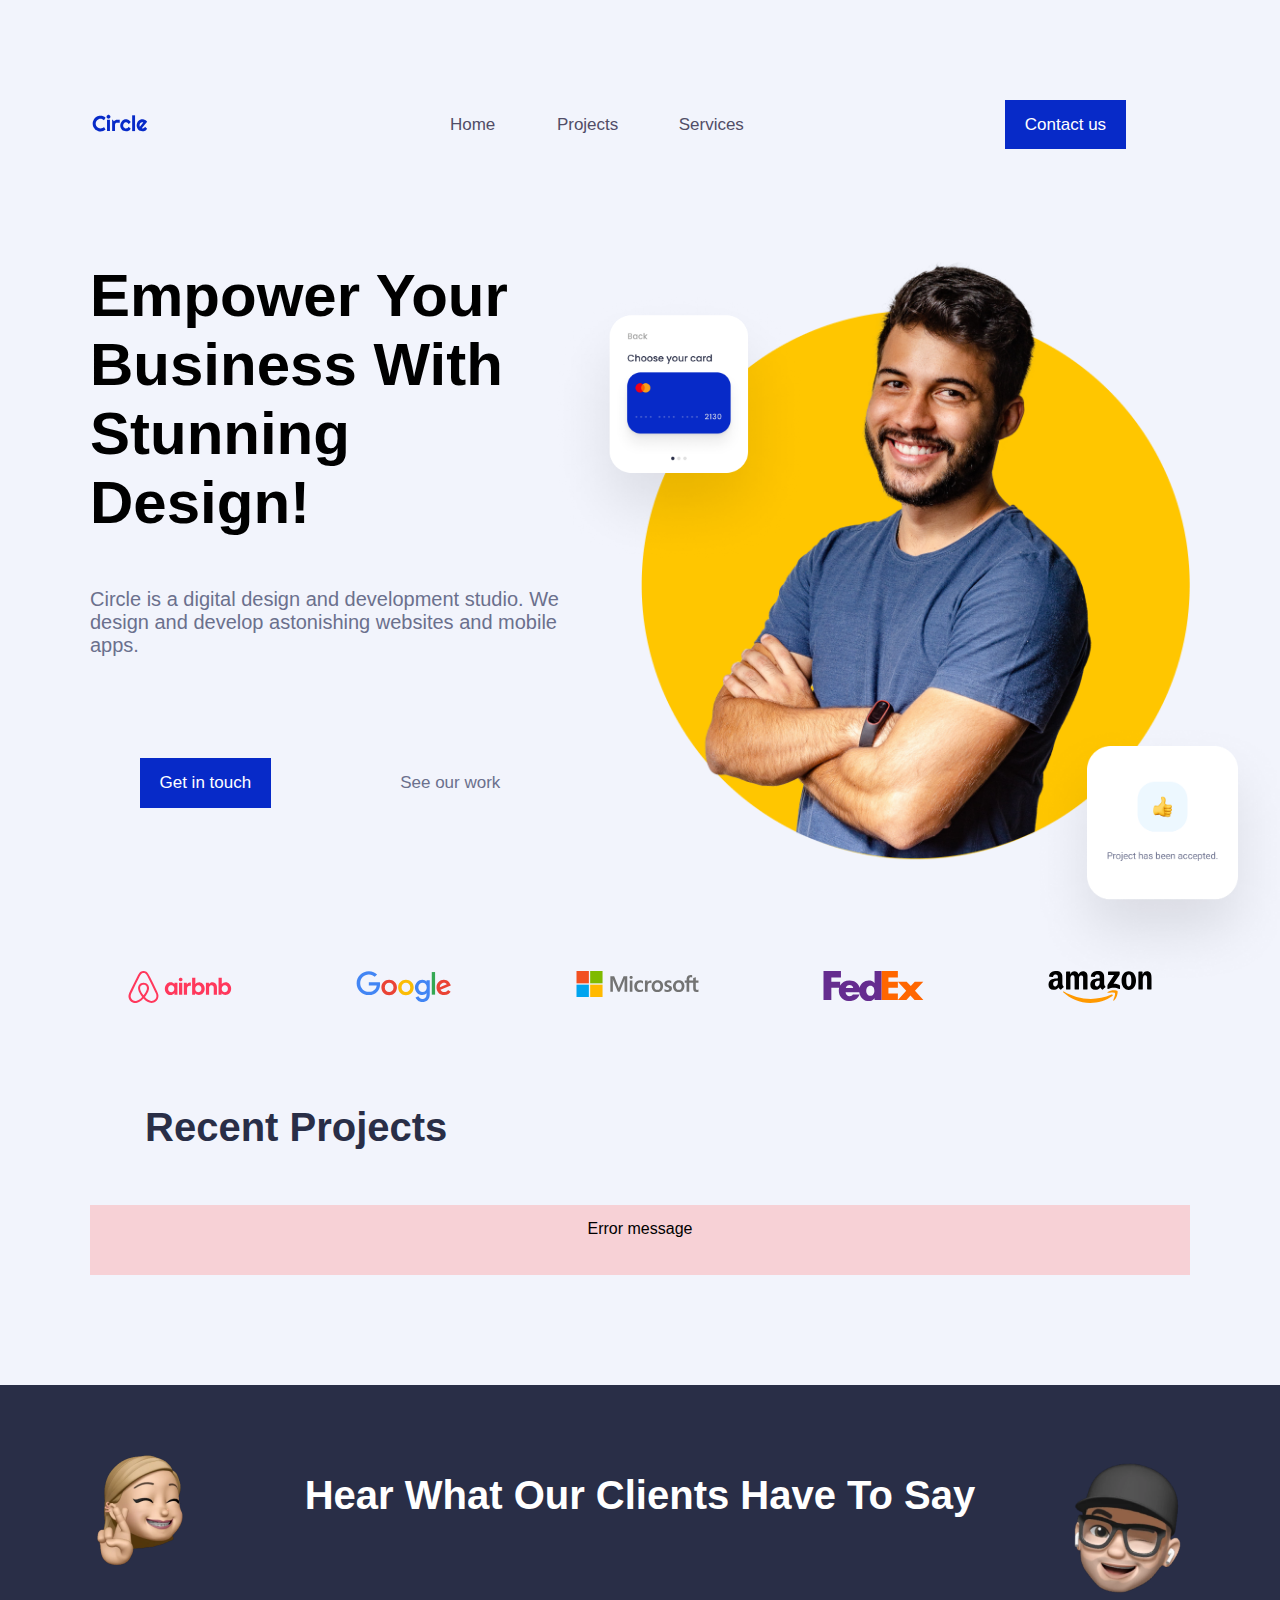
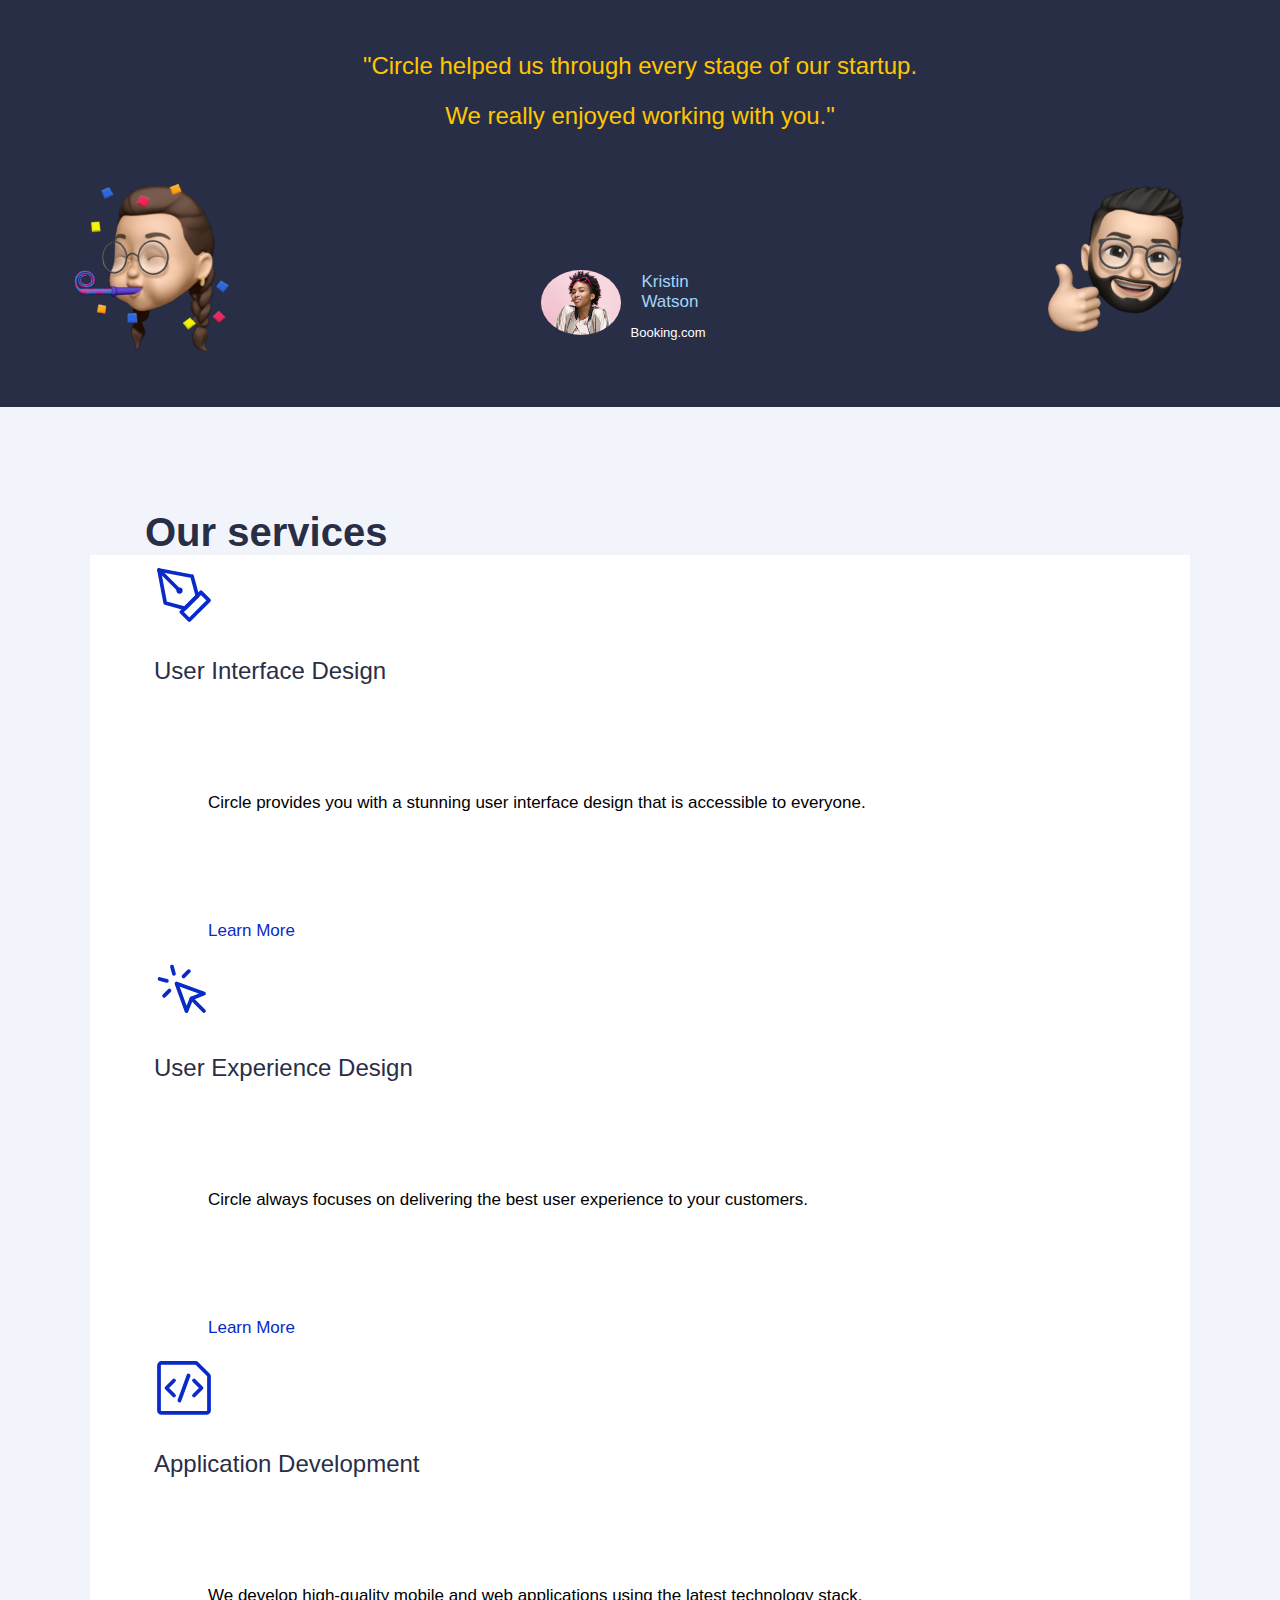
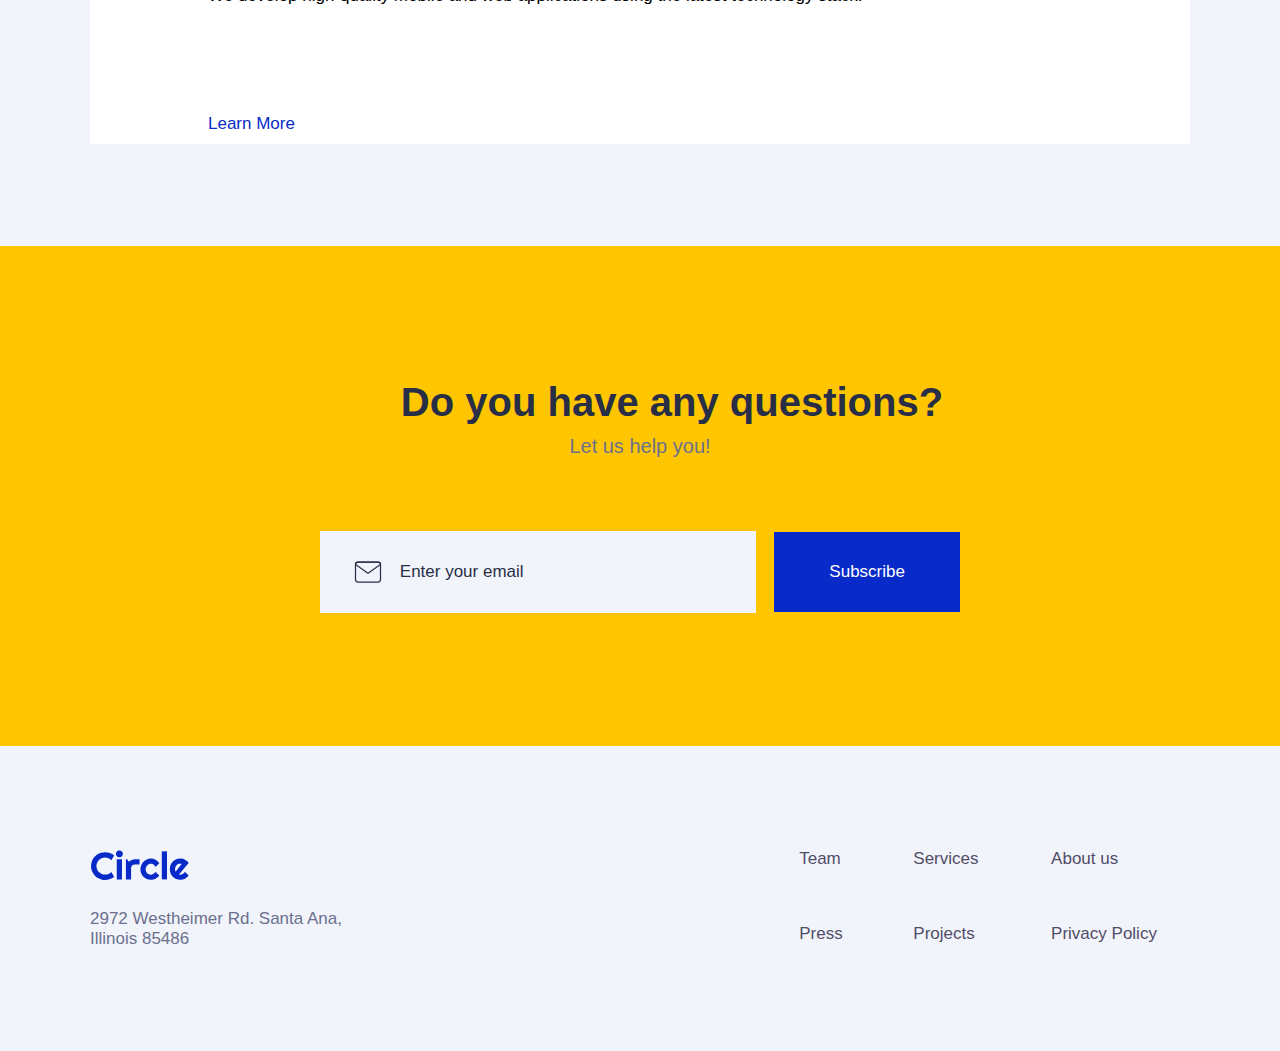
==== commit 30934095: "fix: minor improvement" ====
--- a/index.html
+++ b/index.html
@@ -153,7 +153,7 @@
     <section id="services">
         <div class="vertical-container">
             <h2 class="grey">Our services</h2>
-            <div class="vertical-container horizontal2">
+            <div class="vertical-container services">
                 <article class="box-services">
                     <img src="assets/images/services-section/icons/1.svg"
                         alt="pen">
